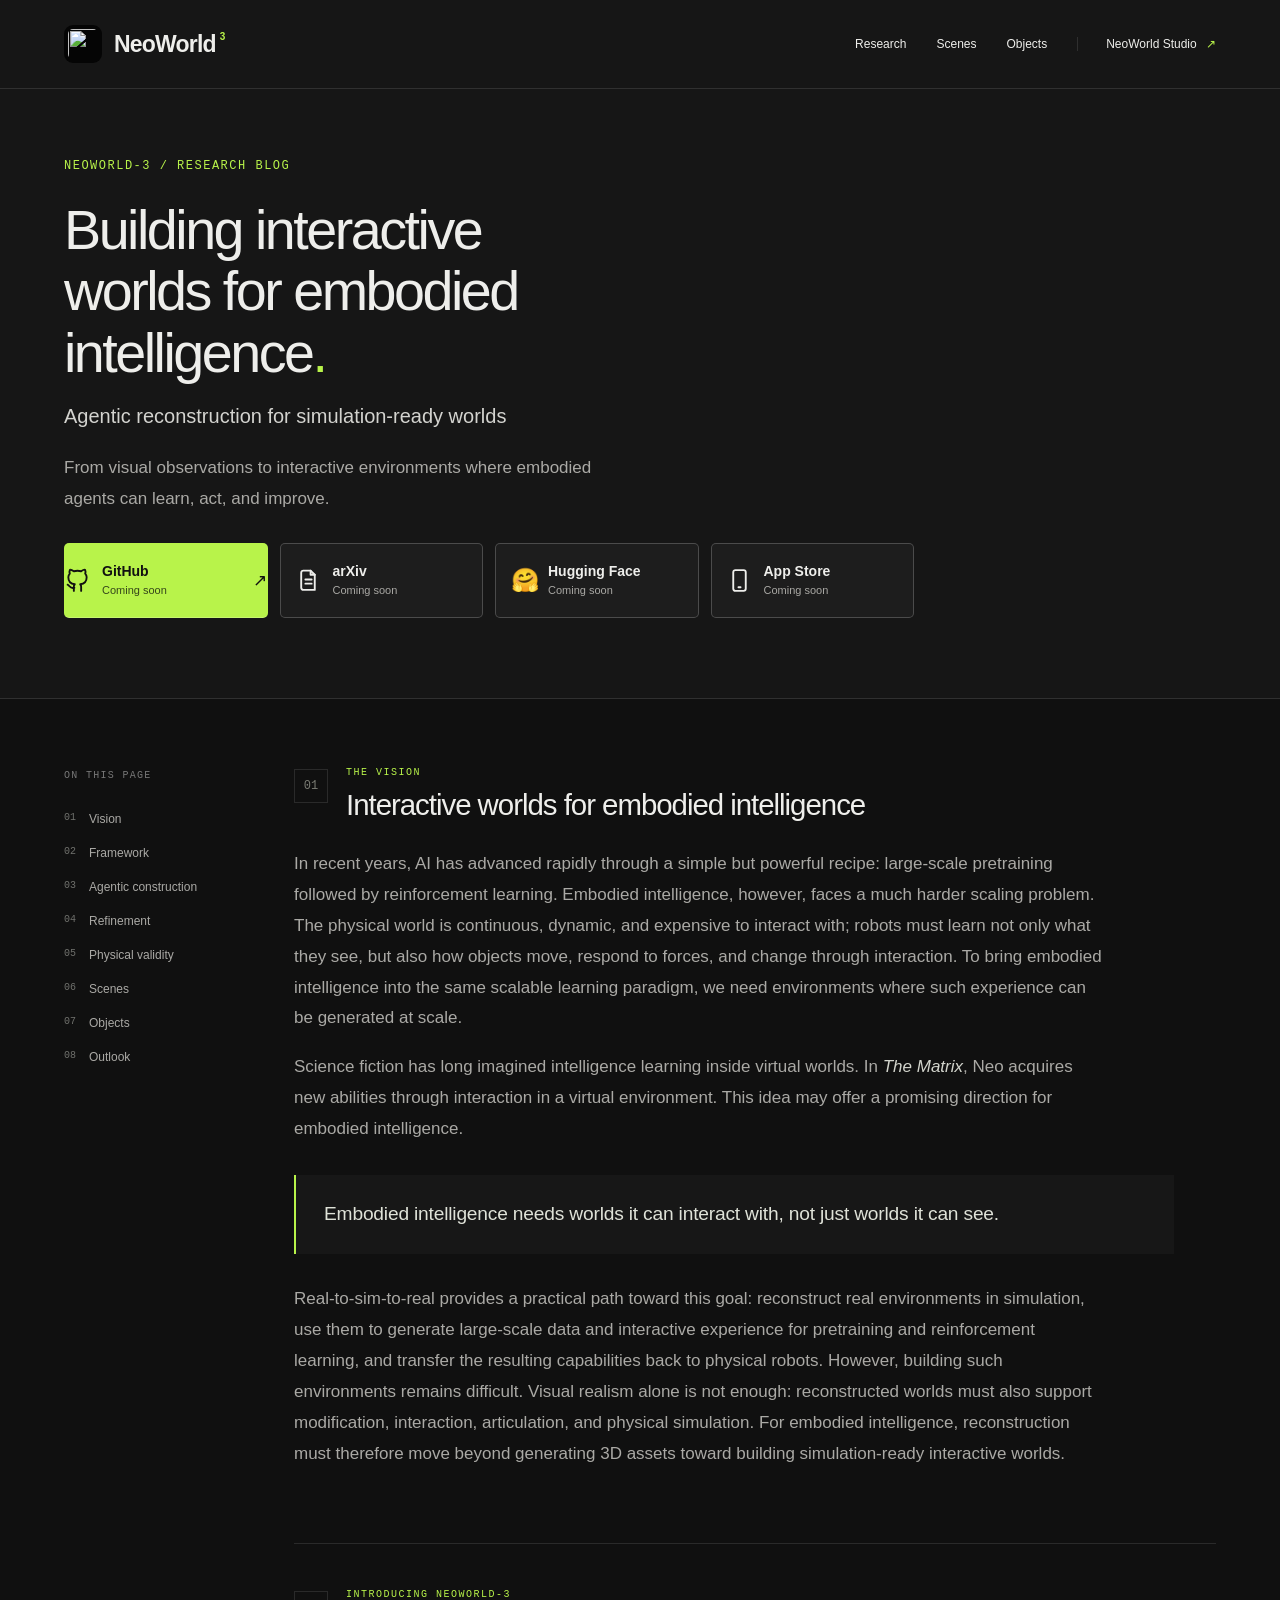
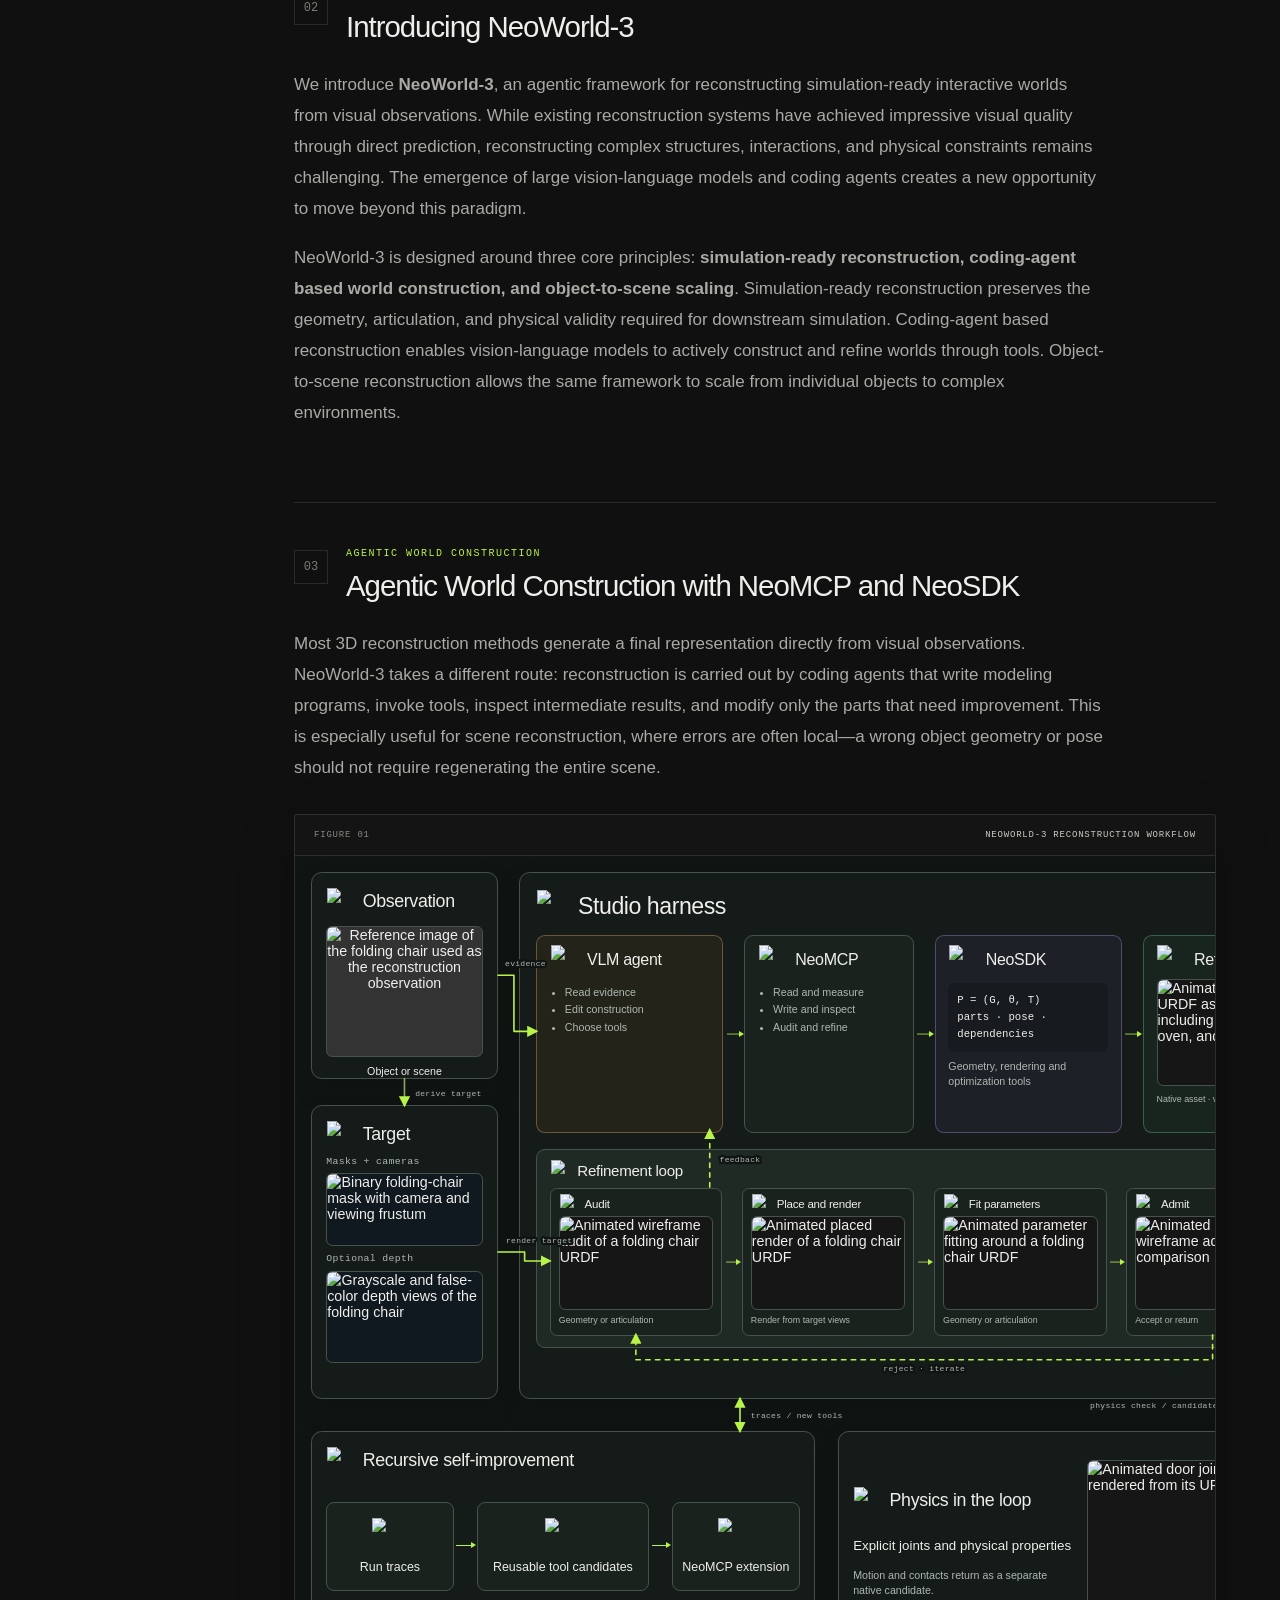
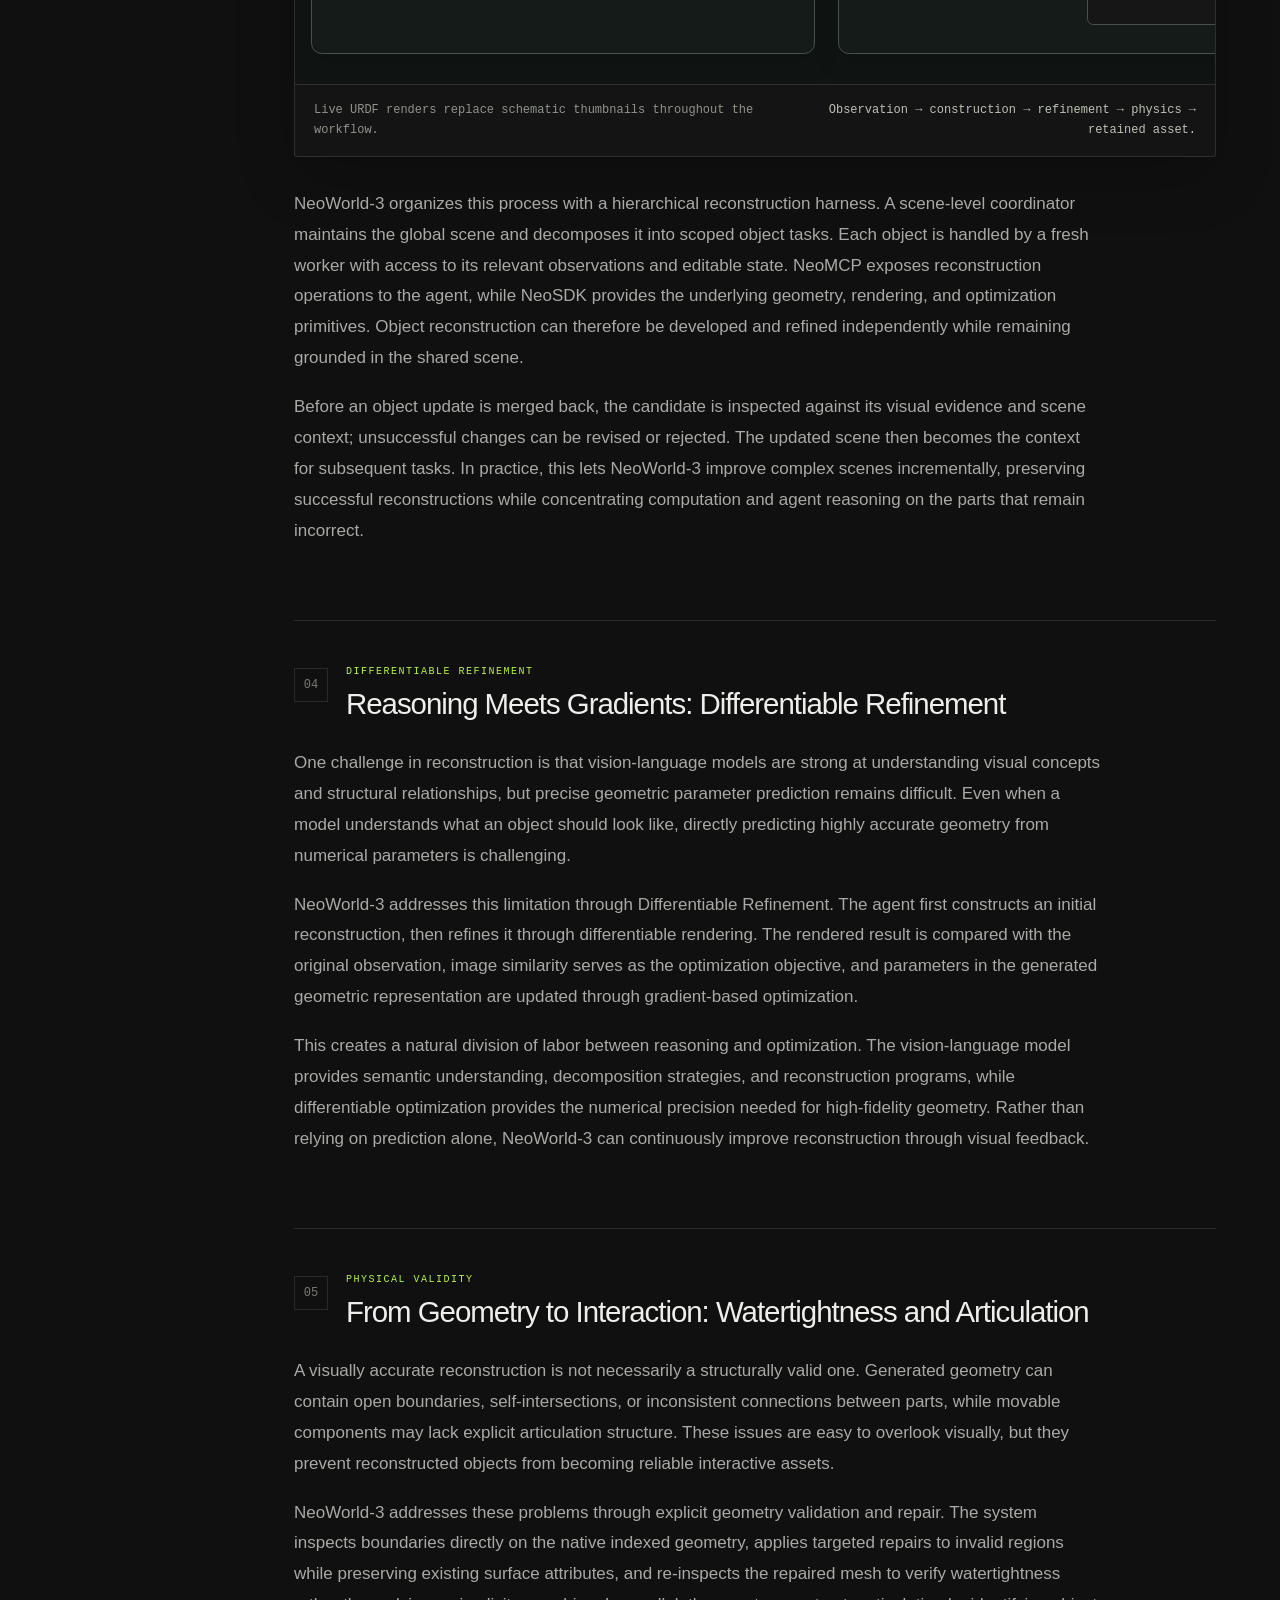
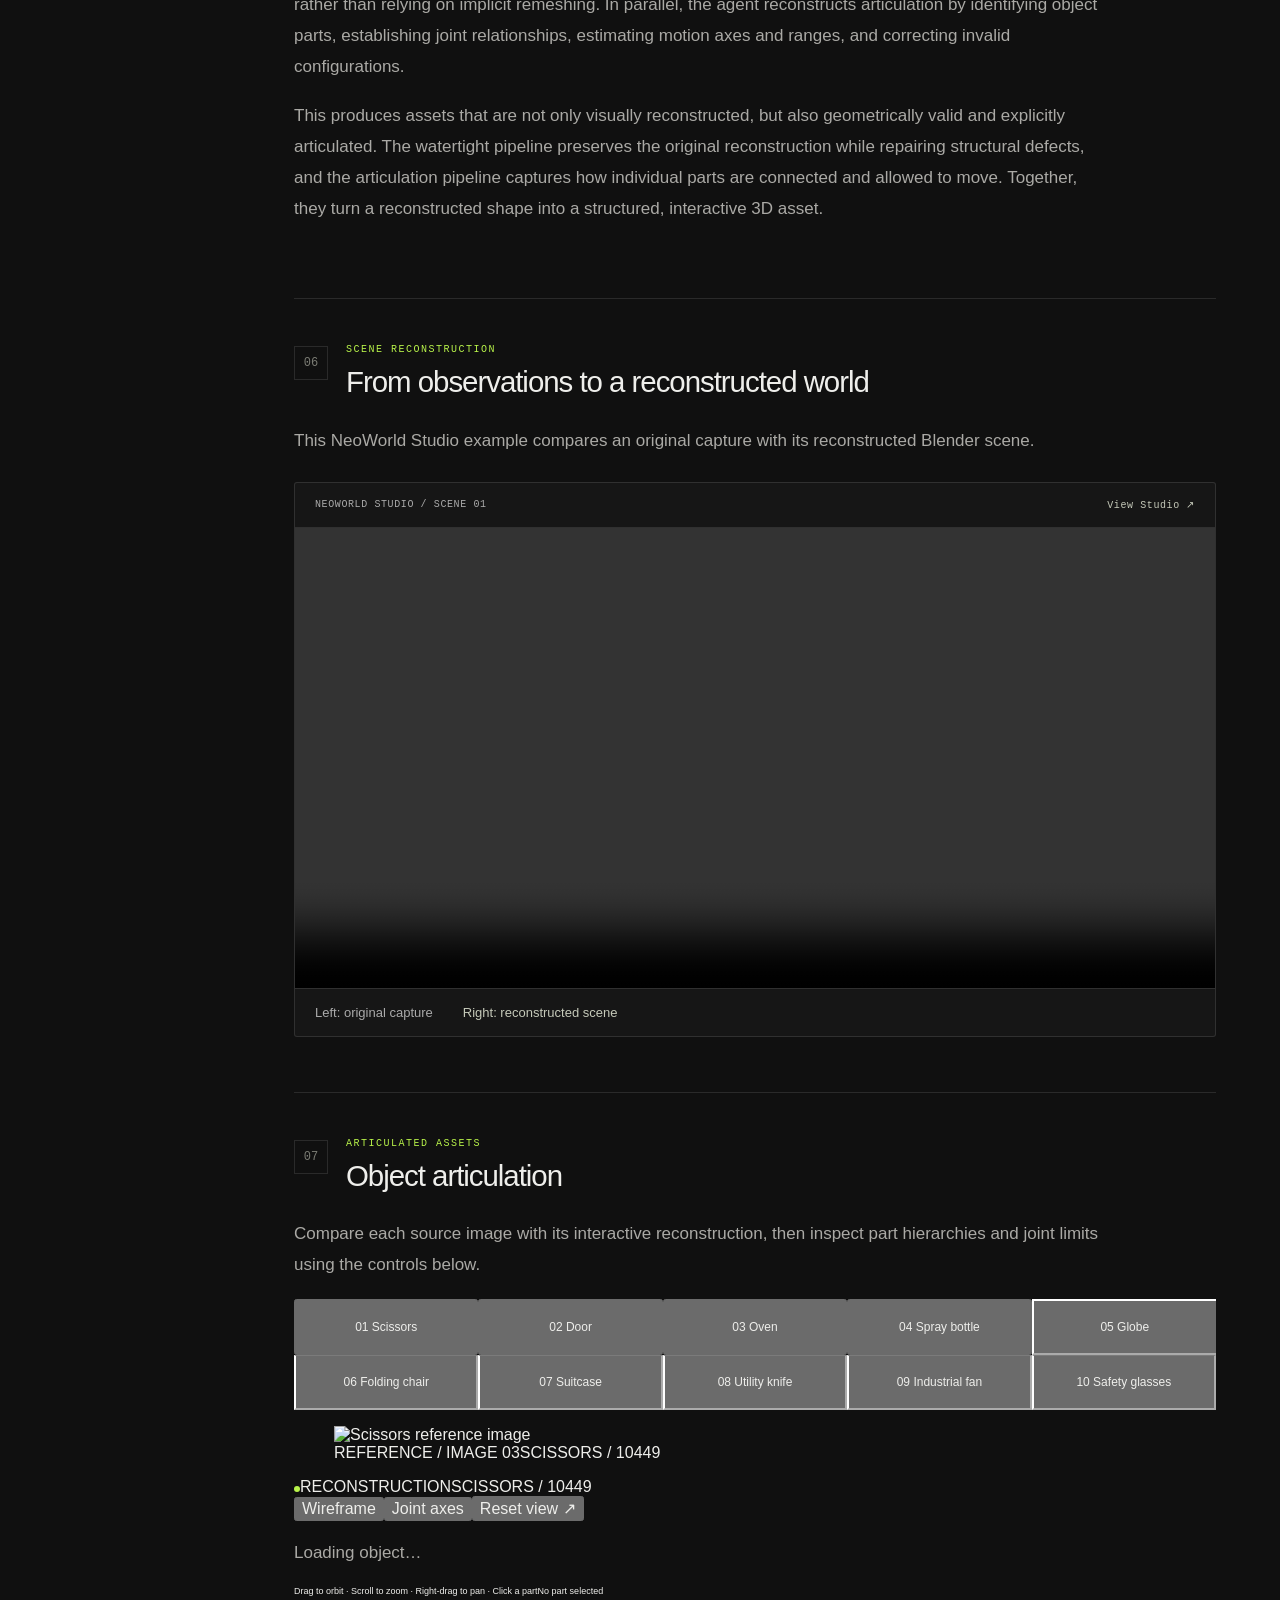
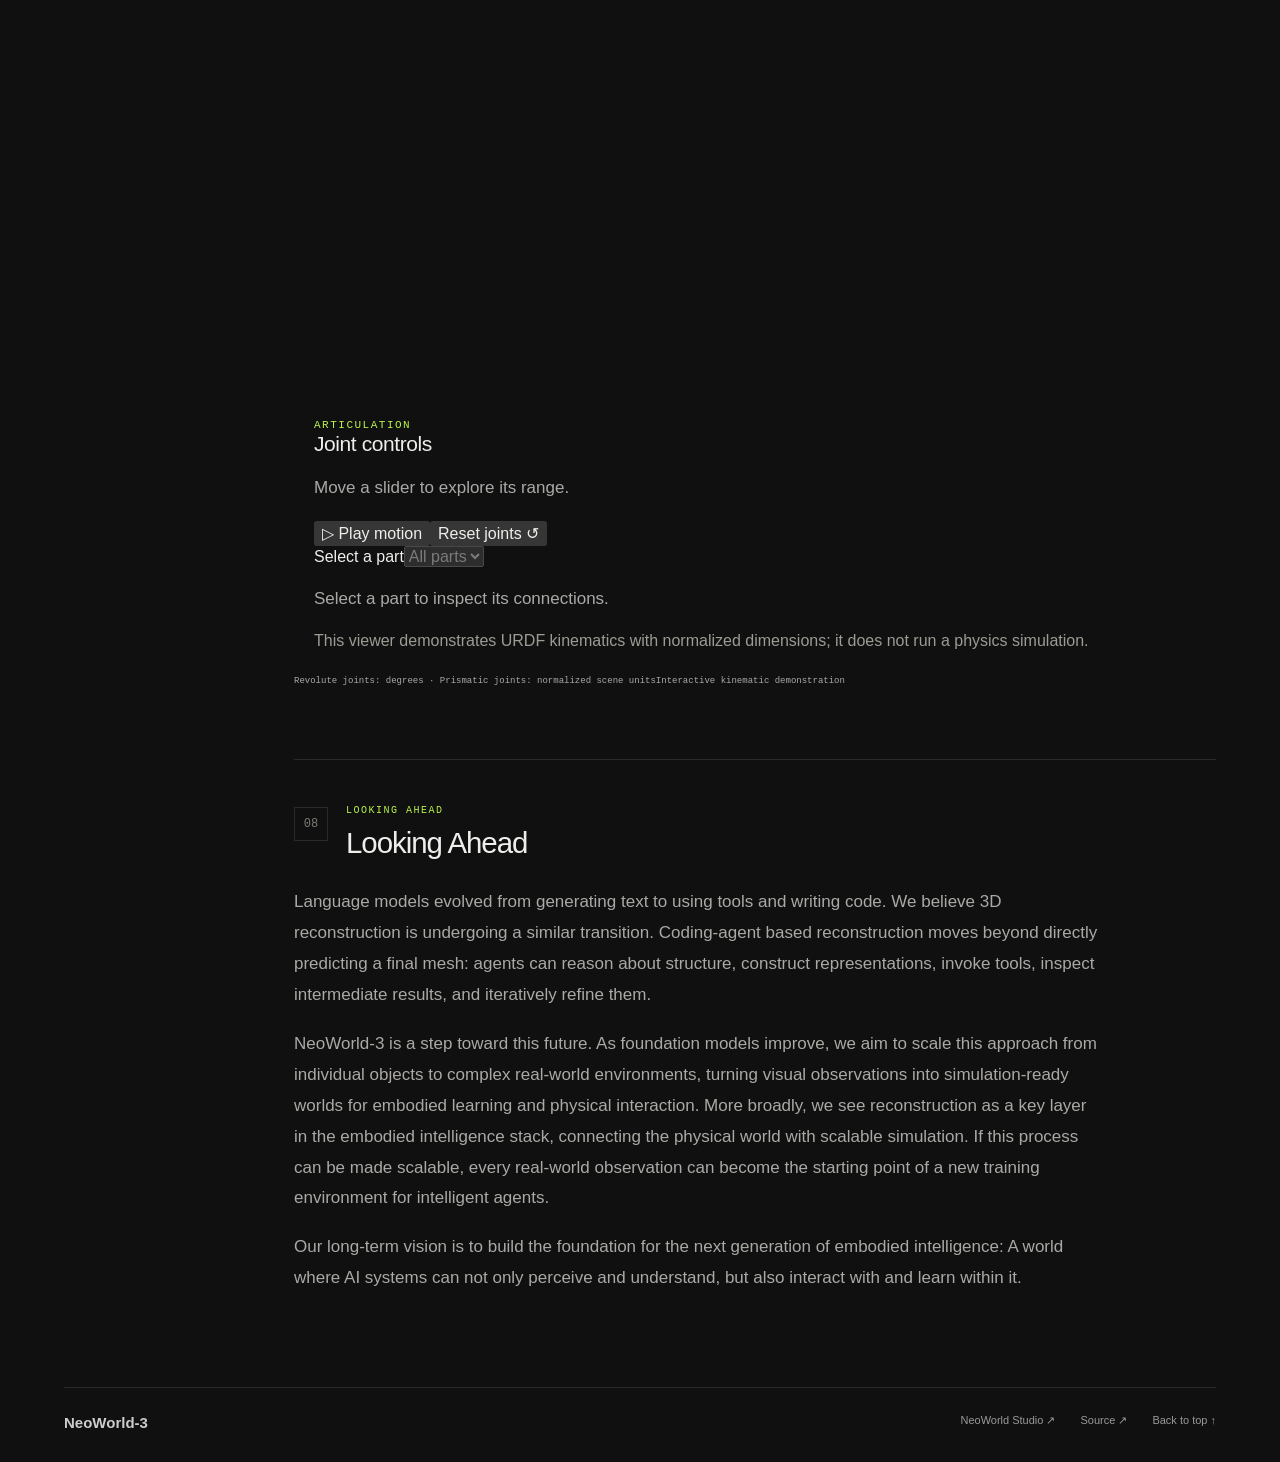
==== preview/index.html @ d932b7ca "Restore four homepage resource cards" ====
<!doctype html>
<html lang="en">
<head>
  <meta charset="utf-8">
  <meta name="viewport" content="width=device-width,initial-scale=1">
  <meta name="asset-mode" content="source">
  <meta name="theme-color" content="#161616">
  <meta name="description" content="NeoWorld-3 is an agentic framework for reconstructing simulation-ready interactive worlds from visual observations.">
  <meta property="og:title" content="NeoWorld-3: Building Interactive Worlds for Embodied Intelligence">
  <meta property="og:description" content="Coding-agent based reconstruction for simulation-ready interactive worlds.">
  <link rel="icon" type="image/svg+xml" href="brand/neoworld-favicon.svg?v=black-7">
  <title>NeoWorld-3 — Building Interactive Worlds for Embodied Intelligence</title>
  <script>{const theme=new URLSearchParams(location.search).get('theme');if(theme==='light'||theme==='ocean')document.documentElement.classList.add(`theme-${theme}`);if(theme==='ocean')document.querySelector('meta[name="theme-color"]').content='#0b1420'}</script>
  <link rel="stylesheet" href="style.css?v=workflow-29">
  <script defer src="vendor/three.min.js"></script>
  <script defer src="vendor/anime.umd.min.js"></script>
  <script defer src="scene-hero.js?v=palette-21"></script>
  <script defer src="app.js?v=palette-21"></script>
  <script defer src="lazy-media.js?v=performance-19"></script>
  <script defer src="scene-video.js?v=lazy-16"></script>
</head>
<body>
  <a class="skip-link" href="#research">Skip to article</a>
  <header class="nav">
    <a class="brand" href="#top" aria-label="NeoWorld home"><img class="brand-mark" src="brand/neoworld-nw-small.svg?v=final-green-6" alt=""><span>NeoWorld<span class="brand-dot">3</span></span></a>
    <nav aria-label="Main navigation"><a href="#research">Research</a><a href="#scene-demo">Scenes</a><a href="#interactive">Objects</a><a class="studio-link" href="https://neoworldproject.github.io/Studio/?lang=en" target="_blank" rel="noopener">NeoWorld Studio <span>↗</span></a></nav>
  </header>
  <main id="top">
    <section class="hero" aria-labelledby="blog-title">
      <div id="world" aria-hidden="true"></div><div class="veil" aria-hidden="true"></div>
      <div class="cover">
        <div class="eyebrow reveal">NEOWORLD-3 / RESEARCH BLOG</div>
        <h1 id="blog-title"><span class="title-line">Building interactive</span><span class="title-line">worlds for embodied</span><span class="title-line">intelligence<span class="period">.</span></span></h1>
        <p class="cover-subtitle reveal">Agentic reconstruction for simulation-ready worlds</p>
        <p class="cover-summary reveal">From visual observations to interactive environments where embodied agents can learn, act, and improve.</p>
        <div class="project-links reveal" aria-label="Project resources">
          <a class="resource-card resource-card-github" href="https://github.com/NeoWorldProject/Studio" target="_blank" rel="noopener noreferrer" aria-label="GitHub repository, release coming soon">
            <svg class="resource-icon" viewBox="0 0 24 24" fill="none" stroke="currentColor" stroke-width="1.8" stroke-linecap="round" stroke-linejoin="round" aria-hidden="true"><path d="M9 19c-4.3 1.4-4.3-2.3-6.5-3m13 6v-3.8a3.3 3.3 0 0 0-.9-2.6c3-.3 6.2-1.5 6.2-6.7a5.2 5.2 0 0 0-1.4-3.6 4.8 4.8 0 0 0-.1-3.6s-1.2-.4-3.8 1.4a13 13 0 0 0-7 0C5.9 1.3 4.7 1.7 4.7 1.7a4.8 4.8 0 0 0-.1 3.6 5.2 5.2 0 0 0-1.4 3.6c0 5.2 3.2 6.4 6.2 6.7a3.3 3.3 0 0 0-.9 2.6V22"/></svg>
            <span class="resource-copy"><strong>GitHub</strong><small>Coming soon</small></span><span class="resource-arrow" aria-hidden="true">↗</span>
          </a>
          <span class="resource-card resource-card-soon" aria-label="arXiv, coming soon">
            <svg class="resource-icon" viewBox="0 0 24 24" fill="none" stroke="currentColor" stroke-width="1.8" stroke-linecap="round" stroke-linejoin="round" aria-hidden="true"><path d="M7 2.5h7l4 4V21H7a2 2 0 0 1-2-2V4.5a2 2 0 0 1 2-2Z"/><path d="M14 2.5v4h4M9 11h6m-6 4h6"/></svg>
            <span class="resource-copy"><strong>arXiv</strong><small>Coming soon</small></span>
          </span>
          <span class="resource-card resource-card-soon" aria-label="Hugging Face, coming soon">
            <span class="resource-icon resource-icon-emoji" aria-hidden="true">🤗</span>
            <span class="resource-copy"><strong>Hugging Face</strong><small>Coming soon</small></span>
          </span>
          <span class="resource-card resource-card-soon" aria-label="App Store, coming soon">
            <svg class="resource-icon" viewBox="0 0 24 24" fill="none" stroke="currentColor" stroke-width="1.8" stroke-linecap="round" stroke-linejoin="round" aria-hidden="true"><rect x="6" y="2" width="12" height="20" rx="2"/><path d="M11 18.5h2"/></svg>
            <span class="resource-copy"><strong>App Store</strong><small>Coming soon</small></span>
          </span>
        </div>
      </div>
    </section>
    <div class="article-grid">
      <aside class="article-toc"><nav aria-label="Article contents"><p>ON THIS PAGE</p><a href="#research">01 <span>Vision</span></a><a href="#framework">02 <span>Framework</span></a><a href="#agentic-architecture">03 <span>Agentic construction</span></a><a href="#refinement">04 <span>Refinement</span></a><a href="#simulation-ready">05 <span>Physical validity</span></a><a href="#scene-demo">06 <span>Scenes</span></a><a href="#interactive">07 <span>Objects</span></a><a href="#outlook">08 <span>Outlook</span></a></nav></aside>
      <article class="article-body" aria-label="NeoWorld-3 research blog">
        <section class="article-section" id="research" aria-labelledby="research-heading">
          <div class="section-heading"><span class="section-number">01</span><div><p class="eyebrow">THE VISION</p><h2 id="research-heading">Interactive worlds for embodied intelligence</h2></div></div>
          <p>In recent years, AI has advanced rapidly through a simple but powerful recipe: large-scale pretraining followed by reinforcement learning. Embodied intelligence, however, faces a much harder scaling problem. The physical world is continuous, dynamic, and expensive to interact with; robots must learn not only what they see, but also how objects move, respond to forces, and change through interaction. To bring embodied intelligence into the same scalable learning paradigm, we need environments where such experience can be generated at scale.</p>
          <p>Science fiction has long imagined intelligence learning inside virtual worlds. In <em>The Matrix</em>, Neo acquires new abilities through interaction in a virtual environment. This idea may offer a promising direction for embodied intelligence.</p>
          <blockquote class="article-quote">Embodied intelligence needs worlds it can interact with, not just worlds it can see.</blockquote>
          <p>Real-to-sim-to-real provides a practical path toward this goal: reconstruct real environments in simulation, use them to generate large-scale data and interactive experience for pretraining and reinforcement learning, and transfer the resulting capabilities back to physical robots. However, building such environments remains difficult. Visual realism alone is not enough: reconstructed worlds must also support modification, interaction, articulation, and physical simulation. For embodied intelligence, reconstruction must therefore move beyond generating 3D assets toward building simulation-ready interactive worlds.</p>
        </section>
        <section class="article-section" id="framework" aria-labelledby="framework-heading">
          <div class="section-heading"><span class="section-number">02</span><div><p class="eyebrow">INTRODUCING NEOWORLD-3</p><h2 id="framework-heading">Introducing NeoWorld-3</h2></div></div>
          <p>We introduce <strong>NeoWorld-3</strong>, an agentic framework for reconstructing simulation-ready interactive worlds from visual observations. While existing reconstruction systems have achieved impressive visual quality through direct prediction, reconstructing complex structures, interactions, and physical constraints remains challenging. The emergence of large vision-language models and coding agents creates a new opportunity to move beyond this paradigm.</p>
          <p>NeoWorld-3 is designed around three core principles: <strong>simulation-ready reconstruction, coding-agent based world construction, and object-to-scene scaling</strong>. Simulation-ready reconstruction preserves the geometry, articulation, and physical validity required for downstream simulation. Coding-agent based reconstruction enables vision-language models to actively construct and refine worlds through tools. Object-to-scene reconstruction allows the same framework to scale from individual objects to complex environments.</p>
        </section>
        <section class="article-section" id="agentic-architecture" aria-labelledby="architecture-heading">
          <div class="section-heading"><span class="section-number">03</span><div><p class="eyebrow">AGENTIC WORLD CONSTRUCTION</p><h2 id="architecture-heading">Agentic World Construction with NeoMCP and NeoSDK</h2></div></div>
          <p>Most 3D reconstruction methods generate a final representation directly from visual observations. NeoWorld-3 takes a different route: reconstruction is carried out by coding agents that write modeling programs, invoke tools, inspect intermediate results, and modify only the parts that need improvement. This is especially useful for scene reconstruction, where errors are often local—a wrong object geometry or pose should not require regenerating the entire scene.</p>
          <figure class="architecture-figure" aria-labelledby="architecture-figure-caption">
            <div class="architecture-figure-head"><span>FIGURE 01</span><strong>NEOWORLD-3 RECONSTRUCTION WORKFLOW</strong></div>
            <div class="architecture-canvas">
              <div class="workflow-board" role="img" aria-label="Animated NeoWorld-3 reconstruction workflow from observations and targets through Studio agents, refinement, retained assets, recursive self-improvement, and physics validation">
                <section class="workflow-panel workflow-observation">
                  <h3><img class="workflow-icon" src="./assets/architecture/icons/camera.png" alt=""> Observation</h3>
                  <img class="workflow-media workflow-media-large" src="./assets/reference_image_3_5ids/reference_image_3/100520.png" alt="Reference image of the folding chair used as the reconstruction observation" loading="lazy">
                  <p>Object or scene</p>
                </section>

                <section class="workflow-panel workflow-target">
                  <h3><img class="workflow-icon" src="./assets/architecture/icons/target.png" alt=""> Target</h3>
                  <p class="workflow-label">Masks + cameras</p>
                  <img class="workflow-target-evidence workflow-target-mask" src="./assets/architecture/target-mask-camera-v2.png" alt="Binary folding-chair mask with camera and viewing frustum" loading="lazy">
                  <p class="workflow-label">Optional depth</p>
                  <img class="workflow-target-evidence workflow-target-depth" src="./assets/architecture/target-depth-v3-transparent.png" alt="Grayscale and false-color depth views of the folding chair" loading="lazy">
                </section>

                <section class="workflow-panel workflow-harness">
                  <h3 class="workflow-panel-title"><img class="workflow-icon" src="./assets/architecture/icons/gear.png" alt=""> Studio harness</h3>
                  <div class="workflow-modules">
                    <article class="workflow-module workflow-agent">
                      <h4><img class="workflow-icon" src="./assets/architecture/icons/robot.png" alt=""> VLM agent</h4>
                      <ul><li>Read evidence</li><li>Edit construction</li><li>Choose tools</li></ul>
                    </article>
                    <span class="workflow-arrow" aria-hidden="true">→</span>
                    <article class="workflow-module">
                      <h4><img class="workflow-icon" src="./assets/architecture/icons/wrench.png" alt=""> NeoMCP</h4>
                      <ul><li>Read and measure</li><li>Write and inspect</li><li>Audit and refine</li></ul>
                    </article>
                    <span class="workflow-arrow" aria-hidden="true">→</span>
                    <article class="workflow-module workflow-sdk">
                      <h4><img class="workflow-icon" src="./assets/architecture/icons/code-document.png" alt=""> NeoSDK</h4>
                      <code>P = (G, θ, T)<br>parts · pose · dependencies</code>
                      <p>Geometry, rendering and optimization tools</p>
                    </article>
                    <span class="workflow-arrow" aria-hidden="true">→</span>
                    <article class="workflow-module workflow-retained">
                      <h4><img class="workflow-icon" src="./assets/architecture/icons/database.png" alt=""> Retained asset</h4>
                      <img class="workflow-media" src="./assets/architecture/retained.gif" alt="Animated retained URDF assets including a suitcase, oven, and spray bottle" loading="lazy">
                      <p>Native asset · visual export</p>
                    </article>
                  </div>

                  <div class="workflow-refinement">
                    <h4><img class="workflow-icon" src="./assets/architecture/icons/wrench.png" alt=""> Refinement loop</h4>
                    <div class="workflow-steps">
                      <article class="workflow-step"><h5><img class="workflow-icon" src="./assets/architecture/icons/magnifier.png" alt=""> Audit</h5><img class="workflow-media" src="./assets/architecture/audit.gif" alt="Animated wireframe audit of a folding chair URDF" loading="lazy"><p>Geometry or articulation</p></article>
                      <span class="workflow-arrow" aria-hidden="true">→</span>
                      <article class="workflow-step"><h5><img class="workflow-icon" src="./assets/architecture/icons/transform.png" alt=""> Place and render</h5><img class="workflow-media" src="./assets/architecture/place-render.gif" alt="Animated placed render of a folding chair URDF" loading="lazy"><p>Render from target views</p></article>
                      <span class="workflow-arrow" aria-hidden="true">→</span>
                      <article class="workflow-step"><h5><img class="workflow-icon" src="./assets/architecture/icons/parameter-cube.png" alt=""> Fit parameters</h5><img class="workflow-media" src="./assets/architecture/fit.gif" alt="Animated parameter fitting around a folding chair URDF" loading="lazy"><p>Geometry or articulation</p></article>
                      <span class="workflow-arrow" aria-hidden="true">→</span>
                      <article class="workflow-step"><h5><img class="workflow-icon" src="./assets/architecture/icons/check.png" alt=""> Admit</h5><img class="workflow-media" src="./assets/architecture/admit.gif" alt="Animated solid and wireframe admission comparison" loading="lazy"><p>Accept or return</p></article>
                    </div>
                  </div>
                </section>

                <section class="workflow-panel workflow-self">
                  <h3><img class="workflow-icon" src="./assets/architecture/icons/bar-chart.png" alt=""> Recursive self-improvement</h3>
                  <div class="workflow-mini-flow"><span><img class="workflow-icon" src="./assets/architecture/icons/checklist.png" alt="">Run traces</span><b>→</b><span><img class="workflow-icon" src="./assets/architecture/icons/layers.png" alt="">Reusable tool candidates</span><b>→</b><span><img class="workflow-icon" src="./assets/architecture/icons/puzzle.png" alt="">NeoMCP extension</span></div>
                </section>

                <section class="workflow-panel workflow-physics">
                  <div class="workflow-physics-copy"><h3><img class="workflow-icon" src="./assets/architecture/icons/physics-arm.png" alt=""> Physics in the loop</h3><p>Explicit joints and physical properties</p><p>Motion and contacts return as a separate native candidate.</p></div>
                  <img class="workflow-media workflow-media-physics" src="./assets/architecture/physics.gif" alt="Animated door joint motion rendered from its URDF" loading="lazy">
                </section>

                <svg class="workflow-links" viewBox="0 0 1180 930" aria-hidden="true">
                  <defs><marker id="workflow-arrowhead" viewBox="0 0 10 10" refX="8" refY="5" markerWidth="7" markerHeight="7" orient="auto-start-reverse"><path d="M0 0L10 5L0 10Z"/></marker></defs>

                  <path class="workflow-link" d="M228 134H246V197H271"/>
                  <text class="workflow-link-label" x="236" y="124">evidence</text>

                  <path class="workflow-link workflow-link-secondary" d="M123 250V280"/>
                  <text class="workflow-link-label" x="135" y="270">derive target</text>

                  <path class="workflow-link" d="M228 445H258V455H286"/>
                  <text class="workflow-link-label" x="237" y="435">render target</text>

                  <path class="workflow-link workflow-link-feedback" d="M466 372V308"/>
                  <text class="workflow-link-label" x="477" y="344">feedback</text>

                  <path class="workflow-link" d="M1048 372V308"/>
                  <text class="workflow-link-label" x="1059" y="344">accept</text>

                  <path class="workflow-link workflow-link-feedback" d="M1031 538V566H383V538"/>
                  <text class="workflow-link-label workflow-link-label-center" x="707" y="579">reject · iterate</text>

                  <path class="workflow-link workflow-link-bidirectional" d="M500 610V646"/>
                  <text class="workflow-link-label" x="512" y="632">traces / new tools</text>

                  <path class="workflow-link workflow-link-bidirectional" d="M1143 197H1172V628H1048V646"/>
                  <text class="workflow-link-label workflow-link-label-end" x="1037" y="620">physics check / candidate</text>
                </svg>
              </div>
            </div>
            <figcaption id="architecture-figure-caption"><span>Live URDF renders replace schematic thumbnails throughout the workflow.</span><span>Observation → construction → refinement → physics → retained asset.</span></figcaption>
          </figure>
          <p>NeoWorld-3 organizes this process with a hierarchical reconstruction harness. A scene-level coordinator maintains the global scene and decomposes it into scoped object tasks. Each object is handled by a fresh worker with access to its relevant observations and editable state. NeoMCP exposes reconstruction operations to the agent, while NeoSDK provides the underlying geometry, rendering, and optimization primitives. Object reconstruction can therefore be developed and refined independently while remaining grounded in the shared scene.</p>
          <p>Before an object update is merged back, the candidate is inspected against its visual evidence and scene context; unsuccessful changes can be revised or rejected. The updated scene then becomes the context for subsequent tasks. In practice, this lets NeoWorld-3 improve complex scenes incrementally, preserving successful reconstructions while concentrating computation and agent reasoning on the parts that remain incorrect.</p>
        </section>
        <section class="article-section" id="refinement" aria-labelledby="refinement-heading">
          <div class="section-heading"><span class="section-number">04</span><div><p class="eyebrow">DIFFERENTIABLE REFINEMENT</p><h2 id="refinement-heading">Reasoning Meets Gradients: Differentiable Refinement</h2></div></div>
          <p>One challenge in reconstruction is that vision-language models are strong at understanding visual concepts and structural relationships, but precise geometric parameter prediction remains difficult. Even when a model understands what an object should look like, directly predicting highly accurate geometry from numerical parameters is challenging.</p>
          <p>NeoWorld-3 addresses this limitation through Differentiable Refinement. The agent first constructs an initial reconstruction, then refines it through differentiable rendering. The rendered result is compared with the original observation, image similarity serves as the optimization objective, and parameters in the generated geometric representation are updated through gradient-based optimization.</p>
          <p>This creates a natural division of labor between reasoning and optimization. The vision-language model provides semantic understanding, decomposition strategies, and reconstruction programs, while differentiable optimization provides the numerical precision needed for high-fidelity geometry. Rather than relying on prediction alone, NeoWorld-3 can continuously improve reconstruction through visual feedback.</p>
        </section>
        <section class="article-section" id="simulation-ready" aria-labelledby="simulation-heading">
          <div class="section-heading"><span class="section-number">05</span><div><p class="eyebrow">PHYSICAL VALIDITY</p><h2 id="simulation-heading">From Geometry to Interaction: Watertightness and Articulation</h2></div></div>
          <p>A visually accurate reconstruction is not necessarily a structurally valid one. Generated geometry can contain open boundaries, self-intersections, or inconsistent connections between parts, while movable components may lack explicit articulation structure. These issues are easy to overlook visually, but they prevent reconstructed objects from becoming reliable interactive assets.</p>
          <p>NeoWorld-3 addresses these problems through explicit geometry validation and repair. The system inspects boundaries directly on the native indexed geometry, applies targeted repairs to invalid regions while preserving existing surface attributes, and re-inspects the repaired mesh to verify watertightness rather than relying on implicit remeshing. In parallel, the agent reconstructs articulation by identifying object parts, establishing joint relationships, estimating motion axes and ranges, and correcting invalid configurations.</p>
          <p>This produces assets that are not only visually reconstructed, but also geometrically valid and explicitly articulated. The watertight pipeline preserves the original reconstruction while repairing structural defects, and the articulation pipeline captures how individual parts are connected and allowed to move. Together, they turn a reconstructed shape into a structured, interactive 3D asset.</p>
        </section>
        <section class="scene-demo article-section" id="scene-demo" aria-labelledby="scene-demo-heading">
          <div class="section-heading"><span class="section-number">06</span><div><p class="eyebrow">SCENE RECONSTRUCTION</p><h2 id="scene-demo-heading">From observations to a reconstructed world</h2></div></div>
          <p class="section-intro">This NeoWorld Studio example compares an original capture with its reconstructed Blender scene.</p>
          <figure class="scene-video-card"><div class="scene-video-bar"><span>NEOWORLD STUDIO / SCENE 01</span><a href="https://neoworldproject.github.io/Studio/?lang=en" target="_blank" rel="noopener">View Studio ↗</a></div><video id="scene-video" controls muted loop playsinline preload="none" data-poster="./assets/studio/posters/scene-01.jpg" aria-label="NeoWorld Studio: original capture on the left and reconstructed Blender scene on the right"><source data-src="./assets/studio/videos/scene-01.mp4" type="video/mp4">Your browser does not support embedded video. <a href="./assets/studio/videos/scene-01.mp4">Open the video</a>.</video><p class="scene-video-error" hidden role="status">Unable to load this video. <a href="./assets/studio/videos/scene-01.mp4" target="_blank" rel="noopener">Open video file ↗</a></p><figcaption><span>Left: original capture</span><span>Right: reconstructed scene</span></figcaption></figure>
        </section>
  <section class="articulation-section" id="interactive" aria-labelledby="interactive-heading">
    <div class="section-heading"><span class="section-number">07</span><div><p class="eyebrow">ARTICULATED ASSETS</p><h2 id="interactive-heading">Object articulation</h2></div></div>
    <p class="section-intro">Compare each source image with its interactive reconstruction, then inspect part hierarchies and joint limits using the controls below.</p>
    <div class="object-picker" aria-label="Choose a demo object">
      <button data-object="10449" aria-pressed="true"><span>01</span> Scissors <small>1 JOINT</small></button>
      <button data-object="8994" aria-pressed="false"><span>02</span> Door <small>2 JOINTS</small></button>
      <button data-object="101917" aria-pressed="false"><span>03</span> Oven <small>8 JOINTS</small></button>
      <button data-object="101463" aria-pressed="false"><span>04</span> Spray bottle <small>4 JOINTS</small></button>
      <button data-object="103967" aria-pressed="false"><span>05</span> Globe <small>1 JOINT</small></button>
      <button data-object="100520" aria-pressed="false"><span>06</span> Folding chair <small>4 JOINTS</small></button>
      <button data-object="100842" aria-pressed="false"><span>07</span> Suitcase <small>8 JOINTS</small></button>
      <button data-object="101052" aria-pressed="false"><span>08</span> Utility knife <small>1 JOINT</small></button>
      <button data-object="101220" aria-pressed="false"><span>09</span> Industrial fan <small>1 JOINT</small></button>
      <button data-object="101284" aria-pressed="false"><span>10</span> Safety glasses <small>2 JOINTS</small></button>
    </div>
    <div class="object-workspace" aria-busy="true">
      <div class="object-comparison">
        <figure class="object-reference">
          <img id="object-reference-image" src="./assets/batch5_collision_references_image3/10449_image_3.png" alt="Scissors reference image">
          <div class="object-reference-loading" id="object-reference-loading" role="status" hidden><span class="loading-orbit"></span><p>Loading scissors reference…</p></div>
          <figcaption><span>REFERENCE / IMAGE 03</span><span id="object-reference-title">SCISSORS / 10449</span></figcaption>
        </figure>
        <div class="object-stage">
        <div id="object-canvas" role="img" aria-label="Interactive 3D scissors: drag to orbit, scroll to zoom, and click to select a part"></div>
        <div class="object-stage-label"><span class="live-dot"></span><span>RECONSTRUCTION</span><span id="object-title">SCISSORS / 10449</span></div>
        <div class="object-view-tools"><button id="object-wire" aria-pressed="false">Wireframe</button><button id="object-axis" aria-pressed="false">Joint axes</button><button id="object-camera">Reset view ↗</button></div>
        <div class="object-loading" id="object-loading" role="status"><span class="loading-orbit"></span><p>Loading object…</p><button id="object-retry" hidden>Retry</button></div>
        <div class="object-stage-footer"><span>Drag to orbit · Scroll to zoom · Right-drag to pan · Click a part</span><span id="object-part">No part selected</span></div>
        </div>
      </div>
      <aside class="joint-sidebar" aria-label="Object joint controls">
        <div class="joint-heading"><span class="eyebrow">ARTICULATION</span><h3>Joint controls</h3><p id="object-summary">Move a slider to explore its range.</p></div>
        <div class="joint-actions"><button id="object-play" aria-pressed="false" disabled>▷ Play motion</button><button id="object-reset" disabled>Reset joints ↺</button></div>
        <div id="joint-controls"></div>
        <div class="part-picker"><label for="object-links">Select a part</label><select id="object-links" disabled><option value="">All parts</option></select><p id="object-relationship">Select a part to inspect its connections.</p></div>
        <div class="joint-note">This viewer demonstrates URDF kinematics with normalized dimensions; it does not run a physics simulation.</div>
      </aside>
    </div>
    <p class="articulation-caption"><span>Revolute joints: degrees · Prismatic joints: normalized scene units</span><span>Interactive kinematic demonstration</span></p>
  </section>
        <section class="article-section" id="outlook" aria-labelledby="outlook-heading">
          <div class="section-heading"><span class="section-number">08</span><div><p class="eyebrow">LOOKING AHEAD</p><h2 id="outlook-heading">Looking Ahead</h2></div></div>
          <p>Language models evolved from generating text to using tools and writing code. We believe 3D reconstruction is undergoing a similar transition. Coding-agent based reconstruction moves beyond directly predicting a final mesh: agents can reason about structure, construct representations, invoke tools, inspect intermediate results, and iteratively refine them.</p>
          <p>NeoWorld-3 is a step toward this future. As foundation models improve, we aim to scale this approach from individual objects to complex real-world environments, turning visual observations into simulation-ready worlds for embodied learning and physical interaction. More broadly, we see reconstruction as a key layer in the embodied intelligence stack, connecting the physical world with scalable simulation. If this process can be made scalable, every real-world observation can become the starting point of a new training environment for intelligent agents.</p>
          <p>Our long-term vision is to build the foundation for the next generation of embodied intelligence: A world where AI systems can not only perceive and understand, but also interact with and learn within it.</p>
        </section>
      </article>
    </div>
  </main>
  <footer class="site-footer"><a class="footer-brand" href="#top">NeoWorld-3</a><div><a href="https://neoworldproject.github.io/Studio/?lang=en" target="_blank" rel="noopener">NeoWorld Studio ↗</a><a href="https://github.com/mulan2022/NeoWorld" target="_blank" rel="noopener">Source ↗</a><a href="#top">Back to top ↑</a></div></footer>
  <noscript><p class="no-script">Enable JavaScript to use the interactive 3D object viewer.</p></noscript>
</body>
</html>
---- preview/style.css ----
@import url("viewer.css?v=comparison-22");
@font-face{font-family:"Fusion Pixel";src:url("./assets/fusion-pixel-latin-subset.woff2") format("woff2");font-weight:400;font-style:normal;font-display:swap}
:root{--bg:#161616;--accent:#b8f34a;--text:#eeeeeb;--muted:#aaa9a5;--section:#101010;--line:#ffffff1c;--hero-wire:#8b9875;--viewer-bg:#161616;color-scheme:dark;font-family:Arial,"Microsoft YaHei",sans-serif}
*{box-sizing:border-box}html{scroll-behavior:smooth;scroll-padding-top:30px}body{margin:0;background:var(--section);color:var(--text)}a{color:inherit;text-decoration:none}button,input,select{font:inherit}button{color:inherit;cursor:pointer}a,button{-webkit-tap-highlight-color:transparent}a:focus-visible,button:focus-visible,input:focus-visible,select:focus-visible{outline:2px solid var(--accent);outline-offset:5px}a:hover{color:var(--accent)}p{font-size:17px;line-height:1.82;color:var(--muted)}.skip-link{position:fixed;top:-100px;left:20px;z-index:10;background:var(--accent);color:#101010;padding:12px}.skip-link:focus{top:15px}
.nav{display:flex;align-items:center;justify-content:space-between;padding:25px max(5vw,calc((100vw - 1320px)/2));gap:25px;background:var(--bg);border-bottom:1px solid var(--line)}.brand{display:flex;align-items:center;gap:12px;font-size:23px;font-weight:600;letter-spacing:-.8px}.brand-mark{width:38px;height:38px;flex-shrink:0;background:#050505;border-radius:9px;padding:4px}.brand-dot{font-size:10px;vertical-align:top;margin-left:4px;color:var(--accent)}.nav nav{display:flex;align-items:center;gap:30px;font-size:12px}.nav nav span{color:var(--accent);margin-left:6px}.studio-link{border-left:1px solid var(--line);padding-left:28px}
.hero{position:relative;min-height:610px;overflow:hidden;background:var(--bg);border-bottom:1px solid var(--line)}#world{position:absolute;inset:0 0 0 38%;opacity:.78}.veil{position:absolute;inset:0;pointer-events:none;background:linear-gradient(90deg,#161616 30%,#161616ed 42%,#16161640 72%,transparent)}.cover{position:relative;z-index:1;max-width:1320px;margin:auto;padding:70px 0 60px;width:90%}.eyebrow{font:11px "Fusion Pixel",Consolas,monospace;letter-spacing:1.5px;color:var(--accent);margin:0 0 12px}.cover>.eyebrow{font-size:12px;margin-bottom:27px}h1{font-size:clamp(38px,4.35vw,66px);line-height:1.1;letter-spacing:-.045em;font-weight:500;margin:0 0 17px;max-width:800px}.title-line{display:block}.period{color:var(--accent)}.cover-subtitle{font-size:20px;color:#d3d3cf;margin:0 0 22px;line-height:1.5}.cover-summary{max-width:540px;font-size:17px;margin:0 0 28px}.project-links{display:flex;gap:23px;align-items:center;font-size:12px}.project-links a{display:inline-flex;align-items:center;gap:16px}.primary-link{border:1px solid var(--accent);background:var(--accent);color:#111;padding:13px 18px;border-radius:3px}.primary-link:hover{background:#cef984;color:#111}.project-links a:not(.primary-link){padding:13px 0;border-bottom:1px solid #ffffff35}.project-links span{font-size:16px}.content-source{font-size:11px;margin:24px 0 0;color:#999}.content-source a{color:#c2c2bb;border-bottom:1px solid #ffffff30}
.article-grid{max-width:1320px;width:90%;margin:0 auto;display:grid;grid-template-columns:170px minmax(0,1fr);gap:60px;padding:68px 0 20px}.article-toc{min-width:0}.article-toc nav{position:sticky;top:40px}.article-toc p{font:10px Consolas,monospace;letter-spacing:1.3px;color:#777;margin:3px 0 21px}.article-toc a{display:flex;gap:13px;font:10px Consolas,monospace;color:#70716d;padding:10px 0}.article-toc a span{color:var(--muted);font:12px Arial,sans-serif}.article-toc a:hover,.article-toc a:hover span{color:var(--accent)}.article-body{min-width:0}.article-section,.articulation-section{margin:0;padding:0 0 55px;max-width:none;scroll-margin-top:35px}.article-section+.article-section,.articulation-section,.articulation-section+.article-section{padding-top:45px;border-top:1px solid var(--line)}.section-heading{display:flex;gap:18px;align-items:flex-start;margin:0 0 25px}.section-number{font:12px Consolas,monospace;color:#7b7c74;border:1px solid var(--line);width:34px;height:34px;display:grid;place-items:center;flex-shrink:0;margin-top:2px}.section-heading>div{min-width:0}.section-heading .eyebrow{font-size:10px;margin-bottom:9px}h2{font-size:clamp(25px,2.3vw,34px);letter-spacing:-.035em;font-weight:500;line-height:1.25;margin:0}h3{font-size:17px;font-weight:500;letter-spacing:-.02em;margin:0 0 12px}.article-body>section>p{max-width:810px;margin:0 0 18px}.article-body .lead{font-size:22px;color:#d8d8d3;line-height:1.6;max-width:850px;margin-bottom:20px}.paper-meta{border-left:2px solid #60664e;padding:0 0 0 20px;margin:30px 0 0;max-width:820px}.paper-meta p{font-size:14px;line-height:1.9;margin:5px 0}.paper-meta .meta-label{font:11px Consolas,monospace;letter-spacing:1px;color:#c3c6b9;margin:0 0 10px}.paper-meta .affiliation{color:#d0d0ca}.paper-meta .author-notes{font-size:12px;color:#83847b}sup{font-size:9px}
.pipeline{display:grid;grid-template-columns:1fr 25px 1fr 25px 1fr;align-items:center;margin:28px 0 30px;background:#171717;border:1px solid var(--line);padding:26px}.pipeline-step{align-self:start;padding:5px 0}.pipeline-index{font:9px Consolas,monospace;color:var(--accent);letter-spacing:.5px}.pipeline h3{font-size:17px;margin:18px 0 10px}.pipeline p{font-size:14px;line-height:1.7;margin:0;max-width:230px}.pipeline-arrow{color:#7d8569;text-align:center;font-size:18px}.pipeline figcaption{grid-column:1/-1;border-top:1px solid var(--line);padding-top:17px;margin-top:24px;font-size:12px;color:#93948c;line-height:1.7}.method-details{display:grid;grid-template-columns:1fr 1fr;gap:35px}.method-details p{font-size:15px;line-height:1.8;margin:0}.article-quote{margin:30px 0;padding:24px 28px;border-left:2px solid var(--accent);background:#171717;color:#dfe2d8;font-size:clamp(18px,2vw,25px);font-weight:400;line-height:1.55;letter-spacing:-.02em;max-width:880px}.article-quote.final-vision{margin-top:34px}.principles{display:grid;grid-template-columns:repeat(3,1fr);border:1px solid var(--line);margin:28px 0 30px}.principles>div{padding:25px 23px;border-left:1px solid var(--line)}.principles>div:first-child{border-left:0}.principles>div>span{font:10px Consolas,monospace;color:var(--accent)}.principles h3{margin:17px 0 10px}.principles p{font-size:14px;line-height:1.75;margin:0}.article-section>p em{color:#d2d4cc}

.scene-demo{max-width:none;margin:0}.scene-video-card{margin:25px 0 0;border:1px solid var(--line);background:#161616;overflow:hidden;border-radius:3px}.scene-video-bar{display:flex;justify-content:space-between;gap:15px;padding:16px 20px;font:10px Consolas,monospace;letter-spacing:.6px;color:#aaa;border-bottom:1px solid var(--line)}.scene-video-bar a{color:#c5c9b9}#scene-video{display:block;width:100%;height:auto;max-height:660px;object-fit:contain;background:#111}.scene-video-card figcaption{display:flex;gap:30px;padding:16px 20px;border-top:1px solid var(--line);color:#aaa;font-size:13px}.scene-video-card figcaption span+span{color:#c5c9b9}.scene-video-error{padding:15px 20px;font-size:12px}.scene-video-error a{color:var(--accent)}
.live-dot{display:inline-block;width:6px;height:6px;border-radius:50%;background:var(--accent)}.object-picker button{padding:19px 12px;font-size:12px}.object-picker small{display:none}.object-workspace{grid-template-columns:minmax(0,1fr) 280px;min-height:510px}.object-stage{min-height:510px}.joint-sidebar{padding:26px 20px;max-height:510px}.joint-heading h3{font-size:21px}.object-stage-label{top:65px;left:20px}.object-view-tools{left:20px;right:auto;top:20px}.object-stage-footer{left:20px;right:20px;font-size:9px;bottom:20px;flex-direction:column;gap:4px}.object-stage-footer>span:last-child{max-width:100%;text-align:left}.joint-note{color:#9c9c95}.articulation-caption{font:9px Consolas,monospace;letter-spacing:0;gap:12px}.articulation-caption a{white-space:nowrap}.no-script{padding:15px 5vw}
.benchmark-stats{display:grid;grid-template-columns:repeat(4,1fr);border-top:1px solid var(--line);border-bottom:1px solid var(--line);margin:28px 0 17px;padding:27px 0}.benchmark-stats>div{padding:0 20px;border-left:1px solid var(--line)}.benchmark-stats>div:first-child{padding-left:0;border-left:0}.benchmark-stats strong{display:block;font-size:clamp(30px,3vw,45px);letter-spacing:-1.6px;font-weight:400;line-height:1.3}.benchmark-stats>div:last-child strong{color:var(--accent)}.benchmark-stats small{font-size:22px}.benchmark-stats span{display:block;font-size:10px;color:var(--muted);margin-top:9px}.article-body .result-source{font-size:13px;color:#8b8d83;line-height:1.8}.result-source a{color:#bbc0ae}.bibtex{font:12px/1.85 Consolas,monospace;padding:23px;background:#171717;border:1px solid var(--line);border-radius:3px;color:#c4c9b8;overflow:auto;margin:23px 0 0}.site-footer{width:90%;max-width:1320px;margin:0 auto;padding:26px 0 32px;border-top:1px solid var(--line);display:flex;justify-content:space-between;gap:20px;font-size:11px;color:#999}.site-footer div{display:flex;gap:25px}.footer-brand{font-size:15px;font-weight:600;color:#ccc}
@media(min-width:1600px){.cover{padding-top:85px;padding-bottom:85px}.hero{min-height:660px}}
@media(max-width:1100px){.article-grid{grid-template-columns:130px minmax(0,1fr);gap:30px}.object-workspace{grid-template-columns:minmax(0,1fr) 255px}.object-picker button{padding:17px 10px;gap:7px;font-size:11px}h1{font-size:5vw}.cover-summary{max-width:450px}.articulation-caption{display:block}.articulation-caption a{display:inline-block;margin-top:8px}}
@media(max-width:800px){.nav{padding:20px 6vw;gap:18px}.brand{font-size:21px;gap:9px}.brand-mark{width:34px;height:34px}.nav nav{gap:15px;flex-wrap:wrap;justify-content:flex-end;font-size:11px}.studio-link{padding-left:0;border:0}.nav nav a:nth-child(2),.nav nav a:nth-child(3){display:none}.hero{min-height:0}.cover{width:88%;padding:48px 0 42px}#world{inset:0;opacity:.32}.veil{background:linear-gradient(90deg,#161616e6 10%,#161616aa 70%,#16161655)}.cover>.eyebrow{font-size:10px;letter-spacing:1px;margin-bottom:24px}h1{font-size:clamp(30px,6.9vw,52px);line-height:1.14;letter-spacing:-.045em}.cover-subtitle{font-size:16px;margin-bottom:20px}.cover-summary{font-size:14px;max-width:440px}.project-links{gap:18px;font-size:11px;flex-wrap:wrap}.project-links a{gap:10px}.primary-link{padding:12px 14px}.content-source{font-size:10px}.article-grid{width:88%;grid-template-columns:minmax(0,1fr);gap:32px;padding-top:28px}.article-toc nav{position:static;display:flex;gap:18px;overflow-x:auto;white-space:nowrap;padding:0 0 13px;border-bottom:1px solid var(--line)}.article-toc p{display:none}.article-toc a{padding:7px 0;gap:7px}.article-toc a span{font-size:11px}.section-heading{gap:13px;margin-bottom:23px}.section-number{width:29px;height:29px;font-size:10px}.section-heading .eyebrow{font-size:9px}h2{font-size:27px}.article-body>section>p{font-size:15px;line-height:1.85}.article-body .lead{font-size:18px;line-height:1.6}.article-section,.articulation-section{padding-bottom:36px}.article-section+.article-section,.articulation-section,.articulation-section+.article-section{padding-top:33px}.paper-meta{padding-left:15px;margin-top:24px}.pipeline{grid-template-columns:1fr;padding:20px;gap:15px}.pipeline-step{padding:0}.pipeline h3{margin:12px 0 7px}.pipeline p{max-width:none}.pipeline-arrow{text-align:left;transform:rotate(90deg);width:20px}.pipeline figcaption{margin-top:4px;padding-top:15px}.method-details{grid-template-columns:1fr;gap:23px}.principles{grid-template-columns:1fr}.principles>div{border-left:0;border-top:1px solid var(--line);padding:21px 19px}.principles>div:first-child{border-top:0}.article-quote{padding:20px;margin:25px 0;font-size:19px}.method-details h3{font-size:16px}.scene-video-bar{font-size:8px;padding:13px 12px;letter-spacing:0}.scene-video-card figcaption{font-size:11px;padding:14px 12px;gap:20px}.object-workspace{grid-template-columns:1fr}.object-stage{min-height:390px;border-right:0}.joint-sidebar{max-height:none;padding:25px 20px}.object-picker button{padding:16px 13px}.object-stage-footer{font-size:9px}.benchmark-stats{grid-template-columns:1fr 1fr;row-gap:26px;padding:23px 0}.benchmark-stats>div{padding-left:18px}.benchmark-stats>div:nth-child(3){padding-left:0;border:0}.benchmark-stats strong{font-size:39px}.bibtex{font-size:10px;padding:17px;line-height:1.9}.site-footer{width:88%;padding:23px 0;align-items:flex-start}.site-footer div{gap:15px;flex-wrap:wrap;justify-content:flex-end;font-size:10px}}
@media(prefers-reduced-motion:reduce){html{scroll-behavior:auto}.loading-orbit{animation:none}}
@media(min-width:801px){.object-picker{display:grid;grid-template-columns:repeat(5,minmax(0,1fr))}.object-picker button:nth-child(5){border-right:0}.object-picker button:nth-child(n+6){border-top:1px solid var(--line)}}

.architecture-figure{margin:30px 0 32px;border:1px solid var(--line);background:#141414;border-radius:3px;overflow:hidden;box-shadow:0 20px 60px #0003}.architecture-figure-head{display:flex;justify-content:space-between;gap:20px;padding:15px 19px;border-bottom:1px solid var(--line);font:9px Consolas,monospace;letter-spacing:.8px;color:#858980}.architecture-figure-head strong{font-weight:400;color:#c8ccc2}.architecture-canvas{overflow-x:auto;scrollbar-width:thin;scrollbar-color:#4c5147 transparent}.architecture-canvas svg{display:block;width:100%;min-width:760px;height:auto;font-family:Arial,"Microsoft YaHei",sans-serif}.architecture-boundary{fill:#111310;stroke:#555c4c;stroke-width:1.2;stroke-dasharray:4 5}.architecture-tag{fill:#b8f34a12;stroke:#b8f34a66}.architecture-tag-text{fill:var(--accent);font:9px Consolas,monospace;letter-spacing:.8px;text-anchor:middle}.architecture-kicker{fill:#aeb4a7;font:10px Consolas,monospace;letter-spacing:1px}.architecture-node{fill:#1a1c19;stroke:#596052;stroke-width:1}.architecture-node-primary{fill:#1c2119;stroke:var(--accent);stroke-width:1.4}.architecture-service{fill:#181b16;stroke:#69725f}.architecture-node-index{fill:var(--accent);font:9px Consolas,monospace;letter-spacing:.8px}.architecture-node-title{fill:#f1f2ee;font-size:20px;font-weight:500}.architecture-node-title-small{font-size:15px}.architecture-service-title{fill:#f1f2ee;font-size:25px;font-weight:500}.architecture-node-copy{fill:#9ea499;font-size:12px}.architecture-flow{fill:none;stroke:var(--accent);stroke-width:1.65;stroke-dasharray:7 9;stroke-linecap:round;vector-effect:non-scaling-stroke;animation:architecture-flow 1.05s linear infinite}.architecture-flow-delay{animation-delay:-.35s}.architecture-flow-delay-2{animation-delay:-.7s}.architecture-arrow,.architecture-pulse{fill:var(--accent)}.architecture-edge-label{fill:#868c81;font:9px Consolas,monospace;letter-spacing:.4px}.architecture-figure figcaption{display:flex;justify-content:space-between;gap:25px;padding:15px 19px;border-top:1px solid var(--line);font:12px/1.7 Consolas,monospace;color:#8f948a}.architecture-figure figcaption span:last-child{color:#bcc2b5;text-align:right}.runtime-notes{display:grid;grid-template-columns:1fr 1fr;gap:1px;background:var(--line);border:1px solid var(--line);margin:28px 0 30px}.runtime-notes>div{background:#171717;padding:24px}.runtime-notes span{font:9px Consolas,monospace;color:var(--accent);letter-spacing:.6px}.runtime-notes h3{margin:16px 0 10px}.runtime-notes p{font-size:14px;line-height:1.75;margin:0}.runtime-notes>div:last-child h3{font-size:15px;font-family:Consolas,monospace;letter-spacing:-.03em}@keyframes architecture-flow{to{stroke-dashoffset:-32}}
@media(max-width:800px){.architecture-figure{margin:24px 0 27px}.architecture-figure-head{padding:13px 14px}.architecture-figure-head strong{display:none}.architecture-canvas svg{min-width:720px}.architecture-figure figcaption{display:block;padding:13px 14px;font-size:10px}.architecture-figure figcaption span{display:block}.architecture-figure figcaption span:last-child{text-align:left;margin-top:5px}.runtime-notes{grid-template-columns:1fr}.runtime-notes>div{padding:20px}}
@media(prefers-reduced-motion:reduce){.architecture-flow{animation:none;stroke-dasharray:none}.architecture-pulse{display:none}}

/* Optional review palette: preserve the dark cover, then switch the article to a clean NVIDIA-inspired white field. */
html.theme-light body{background:#f7f8f5;color:#111}
html.theme-light .nav,html.theme-light .hero{color:#eeeeeb}
html.theme-light .article-grid{--accent:#76b900;--text:#111;--muted:#555b52;--line:#d8ddd3;color:var(--text)}
html.theme-light .article-toc p{color:#5e635b}
html.theme-light .article-toc a{color:#747a70}
html.theme-light .article-body .lead{color:#1e211d}
html.theme-light .article-section>p em{color:#252a23}
html.theme-light .paper-meta{border-left-color:var(--accent)}
html.theme-light .paper-meta .meta-label{color:#4f554b}
html.theme-light .paper-meta .affiliation{color:#292d27}
html.theme-light .paper-meta .author-notes{color:#6c7268}
html.theme-light .pipeline{background:#eef1ea;border-color:#cfd5ca}
html.theme-light .pipeline-arrow{color:#76b900}
html.theme-light .pipeline figcaption{color:#646a61}
html.theme-light .principles{background:#fff;border-color:#cfd5ca}
html.theme-light .principles>div{border-color:#d8ddd3}
html.theme-light .architecture-figure{background:#fff;border-color:#cfd5ca;box-shadow:0 20px 60px #17200f12}
html.theme-light .architecture-figure-head{border-color:#d8ddd3;color:#747a70}
html.theme-light .architecture-figure-head strong{color:#343a31}
html.theme-light .architecture-boundary{fill:#f4f6f1;stroke:#aeb6a8}
html.theme-light .architecture-tag{fill:#76b90014;stroke:#76b90088}
html.theme-light .architecture-kicker{fill:#555d52}
html.theme-light .architecture-node{fill:#fff;stroke:#b9c1b4}
html.theme-light .architecture-node-primary{fill:#f0f5e9;stroke:var(--accent)}
html.theme-light .architecture-service{fill:#f1f3ee;stroke:#abb4a5}
html.theme-light .architecture-node-title,html.theme-light .architecture-service-title{fill:#151914}
html.theme-light .architecture-node-copy{fill:#555d52}
html.theme-light .architecture-edge-label{fill:#687064}
html.theme-light .architecture-figure figcaption{border-color:#d8ddd3;color:#636a60}
html.theme-light .architecture-figure figcaption span:last-child{color:#333a31}
html.theme-light .runtime-notes{background:#cfd5ca;border-color:#cfd5ca}
html.theme-light .runtime-notes>div{background:#eef1ea}
html.theme-light .method-details>div{background:#eef1ea;border-top:3px solid var(--accent);padding:23px 24px}
html.theme-light .article-quote{background:#edf0e9;color:#171a16;border-left-color:var(--accent)}
html.theme-light .benchmark-stats{border-color:#cfd5ca}
html.theme-light .benchmark-stats>div{border-color:#d8ddd3}
html.theme-light .article-body .result-source{color:#656b61}
html.theme-light .result-source a{color:#343a31}
html.theme-light .bibtex{background:#171916;border-color:#272b25;color:#d9e2d3}
html.theme-light .scene-video-card{--accent:#b8f34a;--text:#eeeeeb;--muted:#aaa9a5;--line:#ffffff1c;color:var(--text);border-color:#252825;box-shadow:0 18px 50px #17200f1a}
html.theme-light .object-workspace{--accent:#b8f34a;--text:#eeeeeb;--muted:#aaa9a5;--line:#ffffff1c;color:var(--text);border:1px solid #252825;box-shadow:0 18px 50px #17200f1a}
html.theme-light .object-picker button[aria-pressed=true]{background:#76b90012}
html.theme-light .articulation-caption{color:#687064}
html.theme-light .site-footer{border-color:#d8ddd3;color:#646a61}
html.theme-light .site-footer .footer-brand{color:#161916}
html.theme-light .site-footer a:hover{color:#568900}

/* Third review palette: deep ocean slate with a restrained electric-cyan signal color. */
html.theme-ocean{--bg:#0b1420;--section:#0d1824;--accent:#59d8e6;--text:#edf6f8;--muted:#a7b8c0;--line:#9ed7df24;--hero-wire:#547d8d;--viewer-bg:#08131d;color-scheme:dark}
html.theme-ocean .veil{background:linear-gradient(90deg,#0b1420 30%,#0b1420ed 43%,#0b142052 74%,transparent)}
html.theme-ocean .brand-mark{filter:hue-rotate(105deg) saturate(.9) brightness(1.08)}
html.theme-ocean .article-toc p{color:#6f8994}
html.theme-ocean .article-toc a{color:#78909a}
html.theme-ocean .section-number{color:#7e9ba6}
html.theme-ocean .article-body .lead{color:#dcecef}
html.theme-ocean .article-section>p em{color:#d7e9ed}
html.theme-ocean .article-quote{background:#122534;color:#e8f8fa;border-left-color:var(--accent)}
html.theme-ocean .architecture-figure{background:#0e1c28;border-color:#294553;box-shadow:0 20px 60px #02080d66}
html.theme-ocean .architecture-figure-head{border-color:#294553;color:#78939d}
html.theme-ocean .architecture-figure-head strong{color:#c5dce1}
html.theme-ocean .architecture-boundary{fill:#0a1722;stroke:#41616e}
html.theme-ocean .architecture-tag{fill:#59d8e614;stroke:#59d8e688}
html.theme-ocean .architecture-kicker{fill:#94acb5}
html.theme-ocean .architecture-node{fill:#10232f;stroke:#3c5d69}
html.theme-ocean .architecture-node-primary{fill:#102934;stroke:var(--accent)}
html.theme-ocean .architecture-service{fill:#112530;stroke:#476874}
html.theme-ocean .architecture-node-title,html.theme-ocean .architecture-service-title{fill:#edf7f9}
html.theme-ocean .architecture-node-copy{fill:#9eb6be}
html.theme-ocean .architecture-edge-label{fill:#809ba5}
html.theme-ocean .architecture-figure figcaption{border-color:#294553;color:#8da6af}
html.theme-ocean .architecture-figure figcaption span:last-child{color:#c0d5da}
html.theme-ocean .scene-video-card{background:#09131d;border-color:#294553;box-shadow:0 18px 50px #02080d55}
html.theme-ocean .object-picker button[aria-pressed=true]{background:#59d8e612}
html.theme-ocean .object-workspace{--accent:#59d8e6;--text:#edf6f8;--muted:#a7b8c0;--line:#9ed7df24;--viewer-bg:#08131d;color:var(--text);border:1px solid #294553;box-shadow:0 18px 50px #02080d55}
html.theme-ocean .object-stage{background:var(--viewer-bg)}
html.theme-ocean .joint-sidebar{background:#0b1722}
html.theme-ocean .object-view-tools button{background:#0b1722e6;border-color:#82bdca33;color:#c9dade}
html.theme-ocean .joint-value-row input[type=number],html.theme-ocean .part-picker select{background:#10212d;border-color:#82bdca38;color:#edf6f8}
html.theme-ocean .object-loading{background:var(--viewer-bg)}
html.theme-ocean .joint-note{color:#8097a0}
html.theme-ocean .site-footer{color:#8097a0}
html.theme-ocean .site-footer .footer-brand{color:#dcecef}
html.theme-ocean .site-footer a:hover{color:var(--accent)}

/* Animated system workflow. Fixed research-figure coordinates preserve the paper-diagram composition; small screens pan horizontally. */
.workflow-board{--wf-board:#101513;--wf-panel:#151b18;--wf-node:#1a221e;--wf-soft:#202a25;--wf-border:#46534a;--wf-copy:#aeb8b1;position:relative;width:1180px;height:930px;min-width:1180px;zoom:.89;background:var(--wf-board);color:var(--text);font-family:Arial,"Microsoft YaHei",sans-serif;overflow:hidden}
.workflow-panel{position:absolute;z-index:2;border:1px solid var(--wf-border);border-radius:12px;background:var(--wf-panel);padding:16px;box-shadow:0 12px 30px #0002}
.workflow-panel h3,.workflow-panel h4,.workflow-panel h5{font-weight:500;letter-spacing:-.02em;margin:0;color:var(--text)}
.workflow-panel h3{display:flex;align-items:center;gap:9px;font-size:20px}.workflow-icon{display:block;width:32px;height:32px;object-fit:contain;flex:0 0 auto}.workflow-panel-title .workflow-icon{width:38px;height:38px}
.workflow-panel p{font-size:12px;line-height:1.45;color:var(--wf-copy);margin:8px 0 0}.workflow-label{font:11px Consolas,monospace!important;letter-spacing:.4px}
.workflow-observation{left:18px;top:18px;width:210px;height:232px;text-align:center}.workflow-observation h3,.workflow-target h3{text-align:left}.workflow-observation>p{margin-top:7px;color:var(--text)}
.workflow-target{left:18px;top:280px;width:210px;height:330px}
.workflow-harness{left:252px;top:18px;width:910px;height:592px;padding:18px}.workflow-harness>*{position:relative;z-index:4}.workflow-panel-title{margin-bottom:14px!important;font-size:26px!important}
.workflow-modules{display:grid;grid-template-columns:1.05fr 24px .95fr 24px 1.05fr 24px .95fr;align-items:stretch;height:222px;gap:0}
.workflow-module{min-width:0;background:var(--wf-node);border:1px solid var(--wf-border);border-radius:10px;padding:14px;overflow:hidden}.workflow-module h4{font-size:18px;display:flex;gap:8px;align-items:center}.workflow-module h4 .workflow-icon{width:34px;height:34px;margin:-5px 0}.workflow-module ul{margin:15px 0 0;padding-left:17px;color:var(--wf-copy);font-size:12px;line-height:1.65}.workflow-module code{display:block;margin-top:14px;padding:10px;border-radius:7px;background:#0003;color:var(--text);font:12px/1.6 Consolas,monospace}.workflow-agent{background:#d98d4212;border-color:#d9a46b66}.workflow-sdk{background:#9368dc12;border-color:#a98ade66}.workflow-retained{background:#50a77812;border-color:#6bb98b66}.workflow-retained .workflow-media{height:120px;margin-top:10px}.workflow-retained p{font-size:10px}
.workflow-arrow{position:relative;display:block;font-size:0}.workflow-arrow:before{content:"";position:absolute;left:4px;right:6px;top:50%;height:1px;background:var(--accent);opacity:.78;transform:translateY(-.5px)}.workflow-arrow:after{content:"";position:absolute;right:1px;top:50%;border-top:4px solid transparent;border-bottom:4px solid transparent;border-left:6px solid var(--accent);transform:translateY(-50%)}
.workflow-refinement{margin-top:18px;border:1px solid var(--wf-border);border-radius:10px;background:var(--wf-soft);padding:13px 14px}.workflow-refinement>h4{display:flex;align-items:center;gap:6px;font-size:17px;margin-bottom:11px}.workflow-refinement>h4 .workflow-icon{width:25px;height:25px;margin:-4px 0}
.workflow-steps{display:grid;grid-template-columns:1fr 22px 1fr 22px 1fr 22px 1fr;align-items:stretch}.workflow-step{min-width:0;border:1px solid var(--wf-border);border-radius:8px;background:var(--wf-node);padding:9px}.workflow-step h5{display:flex;align-items:center;gap:5px;font-size:13px;margin-bottom:7px}.workflow-step h5 .workflow-icon{width:24px;height:24px;margin:-5px 0}.workflow-step p{font-size:10px;margin-top:5px}
.workflow-media{display:block;width:100%;height:105px;object-fit:cover;border:1px solid var(--wf-border);border-radius:7px;background:#161616}.workflow-media-large{height:148px;margin-top:11px}.workflow-observation .workflow-media-large{object-fit:contain;background:#333}.workflow-target-evidence{display:block;width:100%;object-fit:contain;border:1px solid var(--wf-border);border-radius:7px;background:#101820}.workflow-target-mask{height:82px;margin-top:7px}.workflow-target-depth{height:104px;margin-top:7px}
.workflow-self{left:18px;top:646px;width:566px;height:250px}.workflow-mini-flow{display:grid;grid-template-columns:1fr 26px 1.35fr 26px 1fr;align-items:center;margin-top:30px}.workflow-mini-flow span{min-height:100px;display:flex;flex-direction:column;align-items:center;justify-content:center;gap:5px;text-align:center;border:1px solid var(--wf-border);border-radius:9px;background:var(--wf-node);padding:10px;font-size:14px;line-height:1.3}.workflow-mini-flow span .workflow-icon{width:42px;height:42px}.workflow-mini-flow b{position:relative;height:18px;font-size:0}.workflow-mini-flow b:before{content:"";position:absolute;left:3px;right:4px;top:8px;height:1px;background:var(--accent)}.workflow-mini-flow b:after{content:"";position:absolute;right:1px;top:4px;border-top:4px solid transparent;border-bottom:4px solid transparent;border-left:6px solid var(--accent)}
.workflow-physics{left:610px;top:646px;width:552px;height:250px;display:grid;grid-template-columns:1fr 255px;gap:16px;align-items:center}.workflow-physics-copy p:first-of-type{font-size:15px;color:var(--text);margin-top:24px}.workflow-physics-copy p:last-child{margin-top:14px}.workflow-media-physics{height:185px}
.architecture-canvas svg.workflow-links{position:absolute;inset:0;z-index:3;width:1180px;height:930px;min-width:1180px;pointer-events:none;overflow:visible}.workflow-links .workflow-link{fill:none;stroke:var(--accent);stroke-width:1.8;stroke-linecap:round;stroke-linejoin:round;marker-end:url(#workflow-arrowhead)}.workflow-links .workflow-link-secondary{stroke:#8da960}.workflow-links .workflow-link-feedback{stroke-dasharray:5 6}.workflow-links .workflow-link-bidirectional{marker-start:url(#workflow-arrowhead)}.workflow-links marker path{fill:var(--accent);stroke:none}.workflow-link-label{fill:var(--wf-copy);stroke:var(--wf-board);stroke-width:5px;paint-order:stroke;stroke-linejoin:round;font:9px Consolas,monospace;letter-spacing:.35px}.workflow-link-label-center{text-anchor:middle}.workflow-link-label-end{text-anchor:end}
@media(max-width:800px){.workflow-board{transform-origin:top left}.architecture-canvas{overscroll-behavior-inline:contain}.workflow-panel-title{font-size:26px!important}}
@media(prefers-reduced-motion:reduce){.workflow-links>path,.workflow-arrow{animation:none}}
html.theme-light .workflow-board{--wf-board:#f8faf7;--wf-panel:#f1f5ef;--wf-node:#fff;--wf-soft:#edf3f7;--wf-border:#bfd0c5;--wf-copy:#536159;color:#111}
html.theme-light .workflow-panel{box-shadow:0 12px 30px #17200f12}html.theme-light .workflow-agent{background:#fff4e9}html.theme-light .workflow-sdk{background:#f4effc}html.theme-light .workflow-retained{background:#eef8f1}html.theme-light .workflow-module code{background:#eef1ed;color:#1b211d}
html.theme-ocean .workflow-board{--wf-board:#09141e;--wf-panel:#0e1d28;--wf-node:#112632;--wf-soft:#0c2130;--wf-border:#315563;--wf-copy:#9db4bc}html.theme-ocean .workflow-agent{background:#d98d4212}html.theme-ocean .workflow-sdk{background:#9368dc14}html.theme-ocean .workflow-retained{background:#50a77814}

/* Keep editorial callouts one step above body copy, below section headings. */
.article-quote{font-size:clamp(18px,1.5vw,20px);line-height:1.6;letter-spacing:-.01em}
@media(max-width:800px){.article-quote{font-size:17px}}

/* Resource cards on the cover mirror the four Studio release destinations. */
.project-links{display:grid;grid-template-columns:repeat(4,minmax(0,1fr));gap:12px;max-width:850px;align-items:stretch}
.project-links .resource-card{display:flex;align-items:center;gap:12px;min-width:0;min-height:75px;padding:14px 15px;border:1px solid #ffffff35;border-radius:5px;background:#1e1e1ee8;color:var(--text)}
.project-links .resource-card-github{border-color:var(--accent);background:var(--accent);color:#111}
.project-links .resource-card-github:hover{background:#cef984;color:#111}
.project-links .resource-card-soon{cursor:default}
.project-links .resource-icon{display:block;width:25px;height:25px;flex:0 0 25px}
.project-links .resource-icon-emoji{font-size:23px;line-height:25px;text-align:center}
.project-links .resource-copy{display:flex;flex-direction:column;gap:4px;min-width:0;font-size:14px;line-height:1.2}
.project-links .resource-copy strong{font-weight:600;white-space:nowrap}
.project-links .resource-copy small{color:#aaa9a5;font-size:11px;white-space:nowrap}
.project-links .resource-card-github small{color:#35451b}
.project-links .resource-arrow{margin-left:auto;font-size:17px}
@media(max-width:800px){.project-links{grid-template-columns:repeat(2,minmax(0,1fr));max-width:440px;gap:10px}.project-links .resource-card{min-height:68px;padding:11px 12px;gap:9px}.project-links .resource-copy{font-size:13px}.project-links .resource-icon{width:22px;height:22px;flex-basis:22px}.project-links .resource-icon-emoji{font-size:20px;line-height:22px}}
@media(max-width:360px){.project-links{grid-template-columns:1fr}}
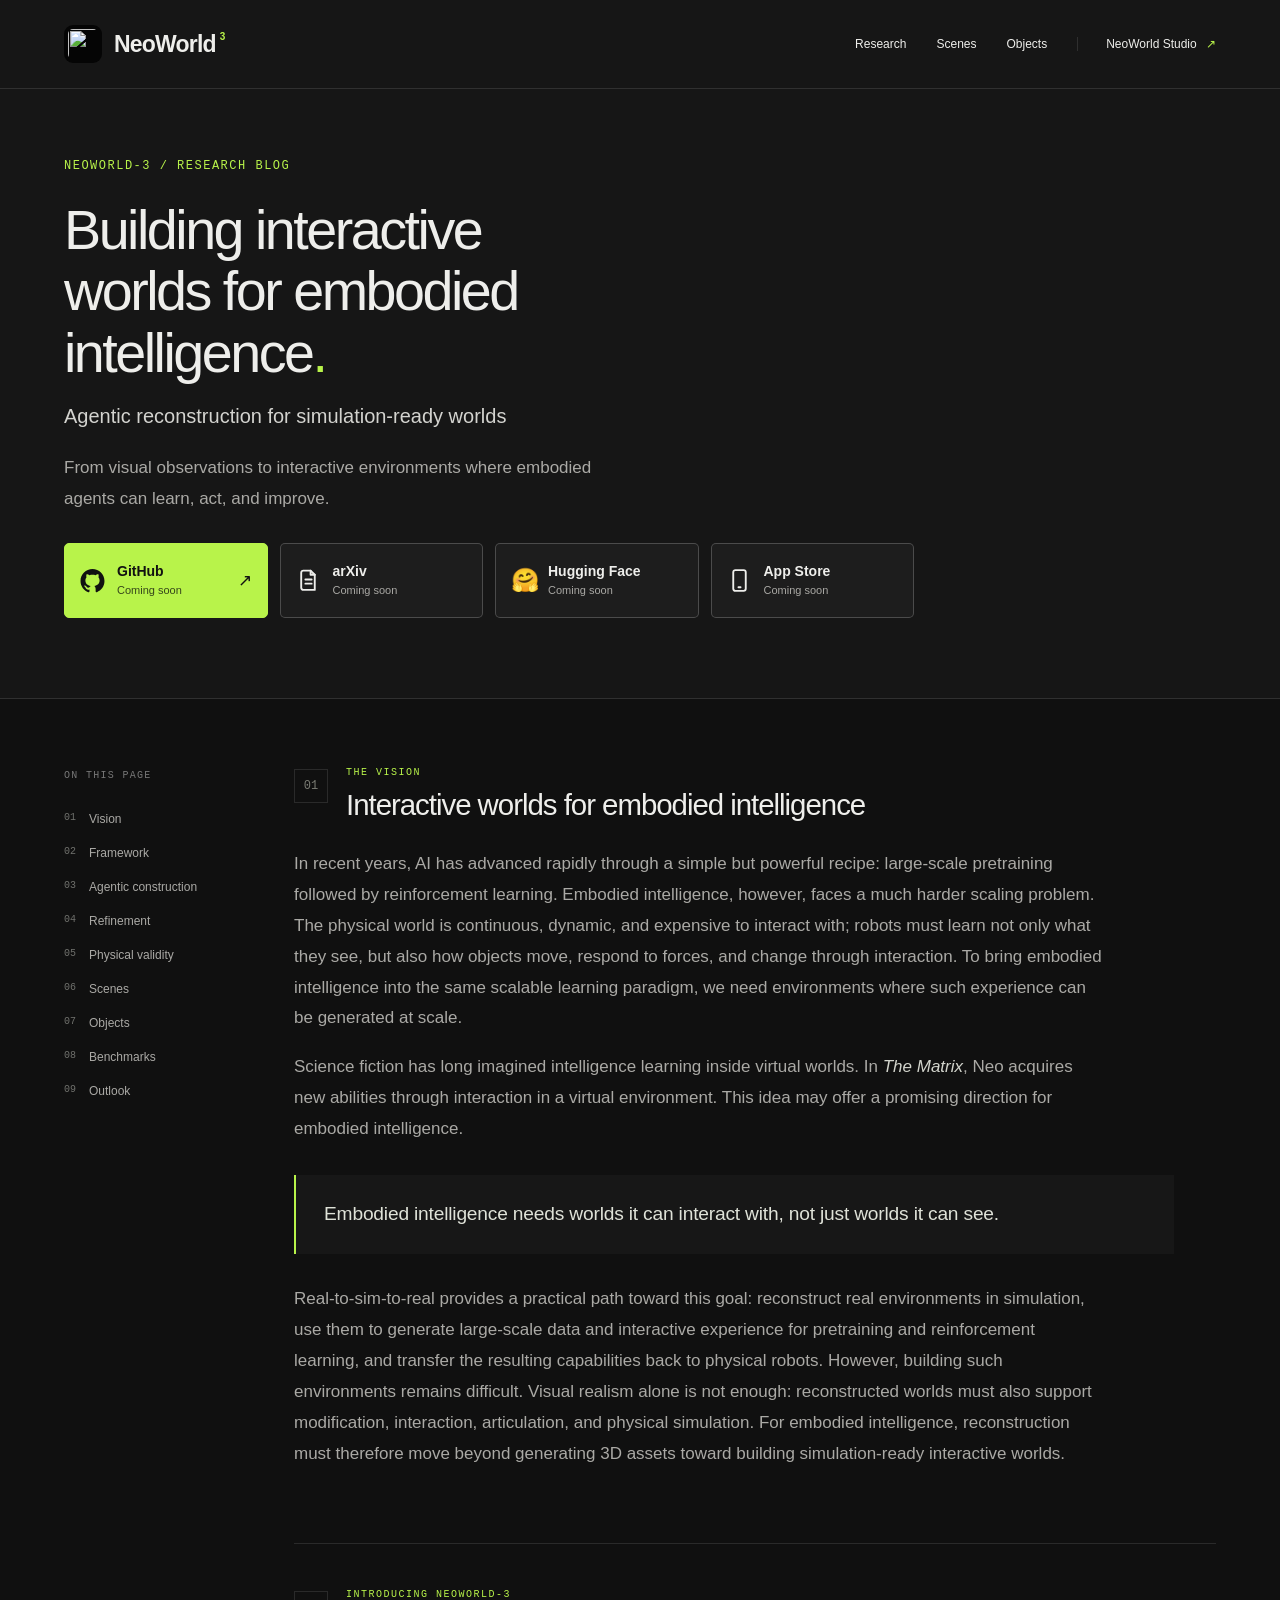
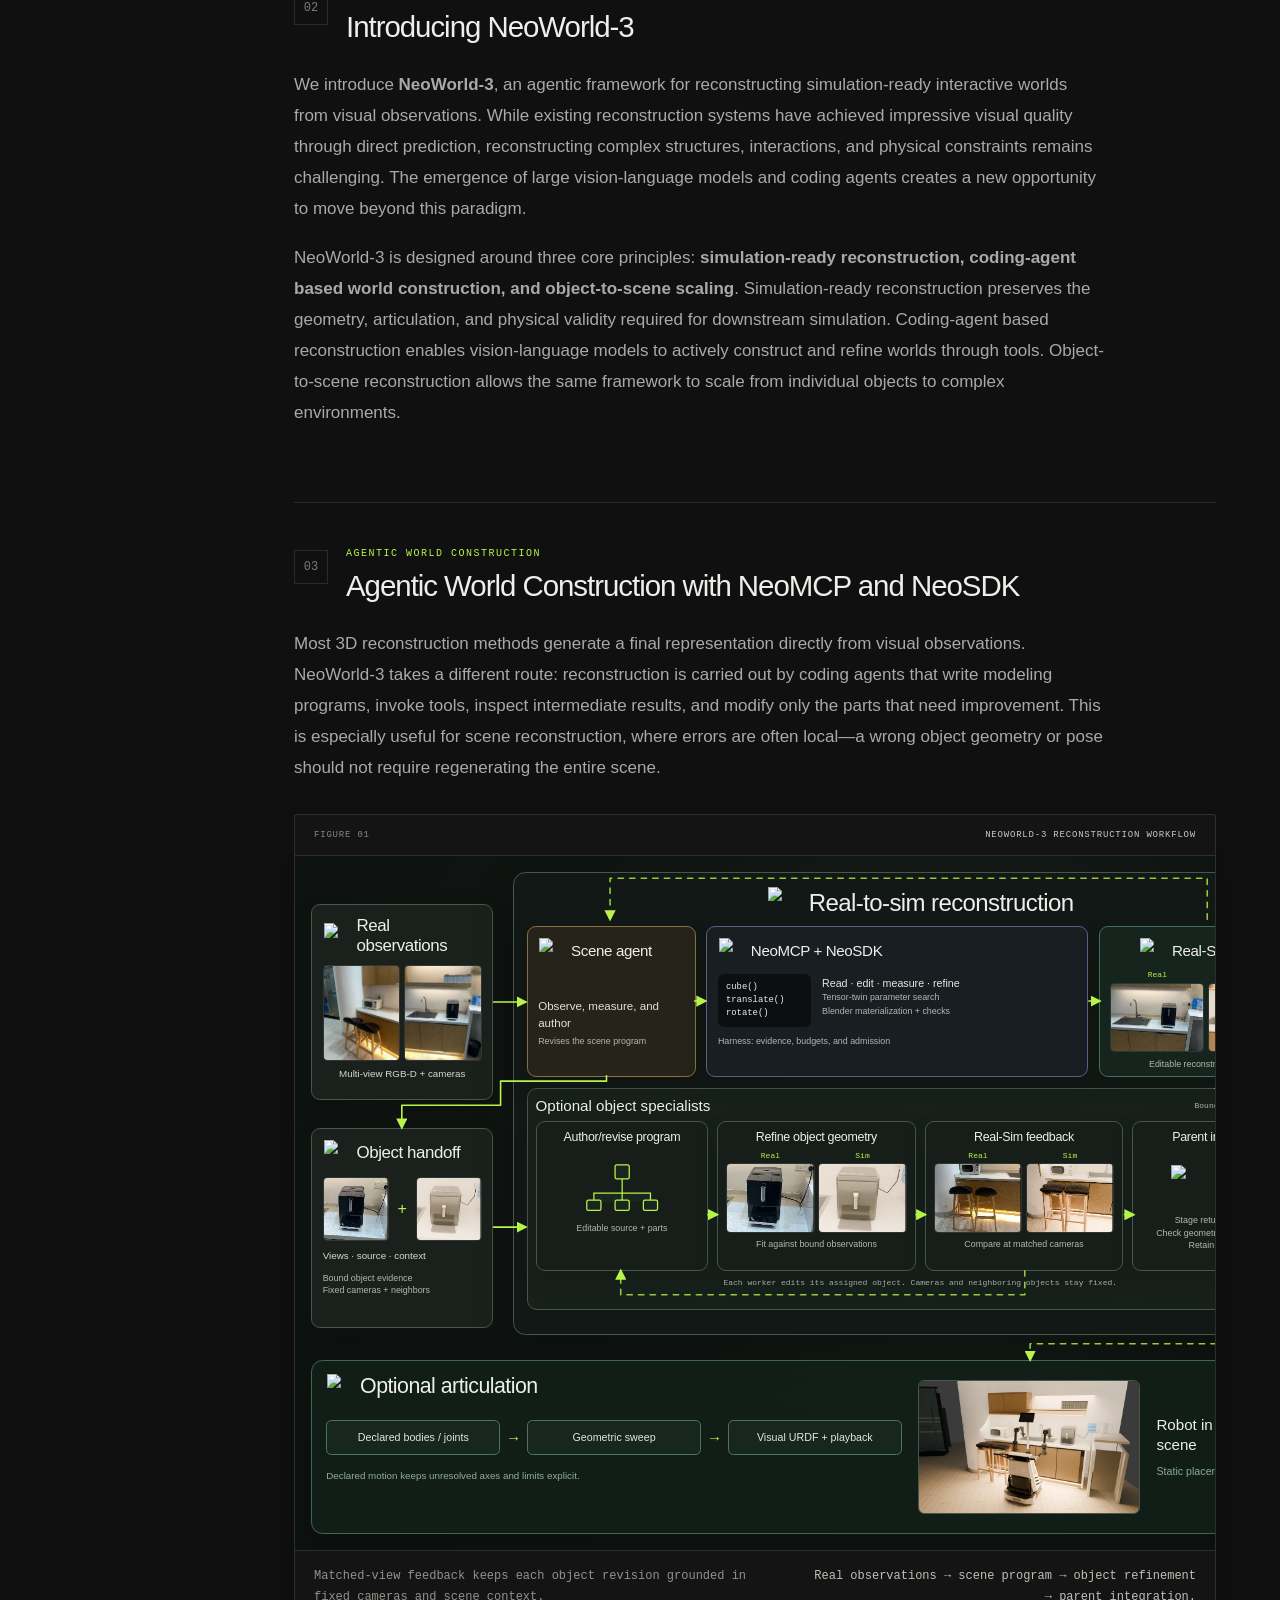
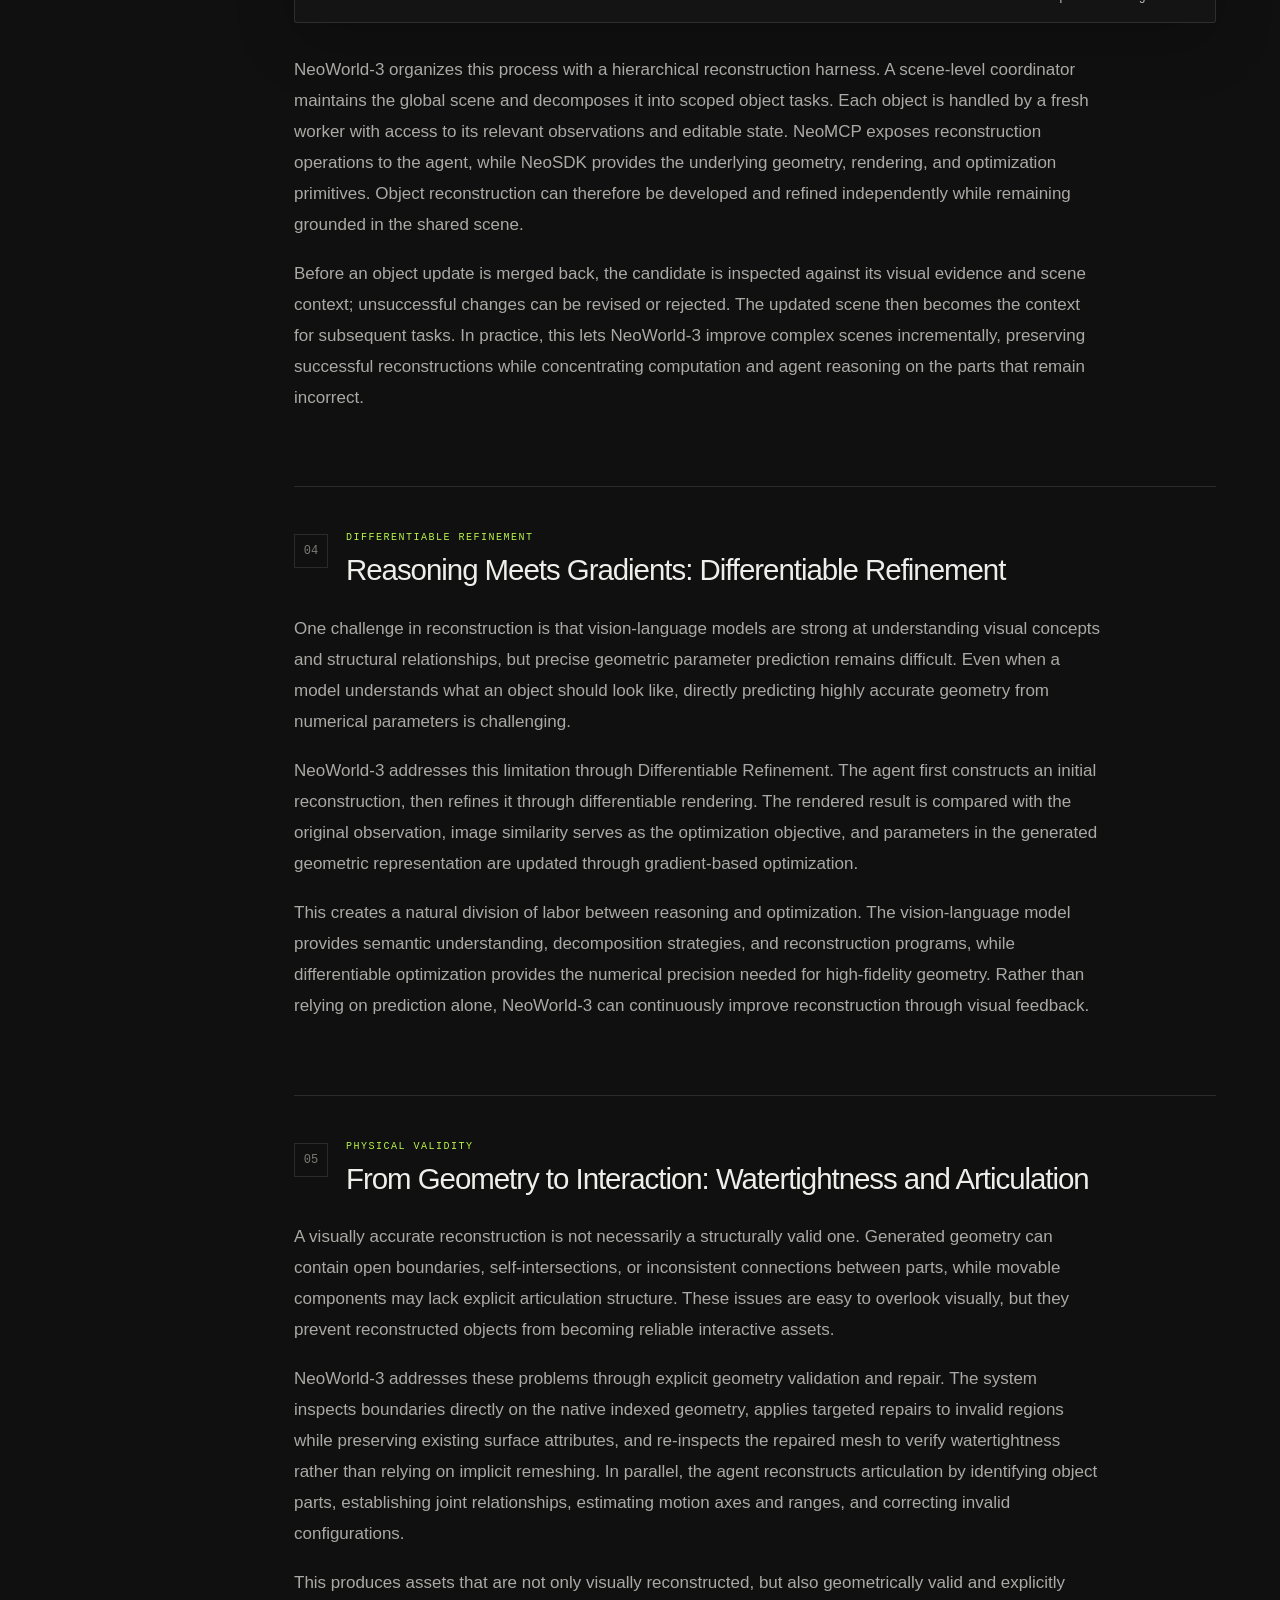
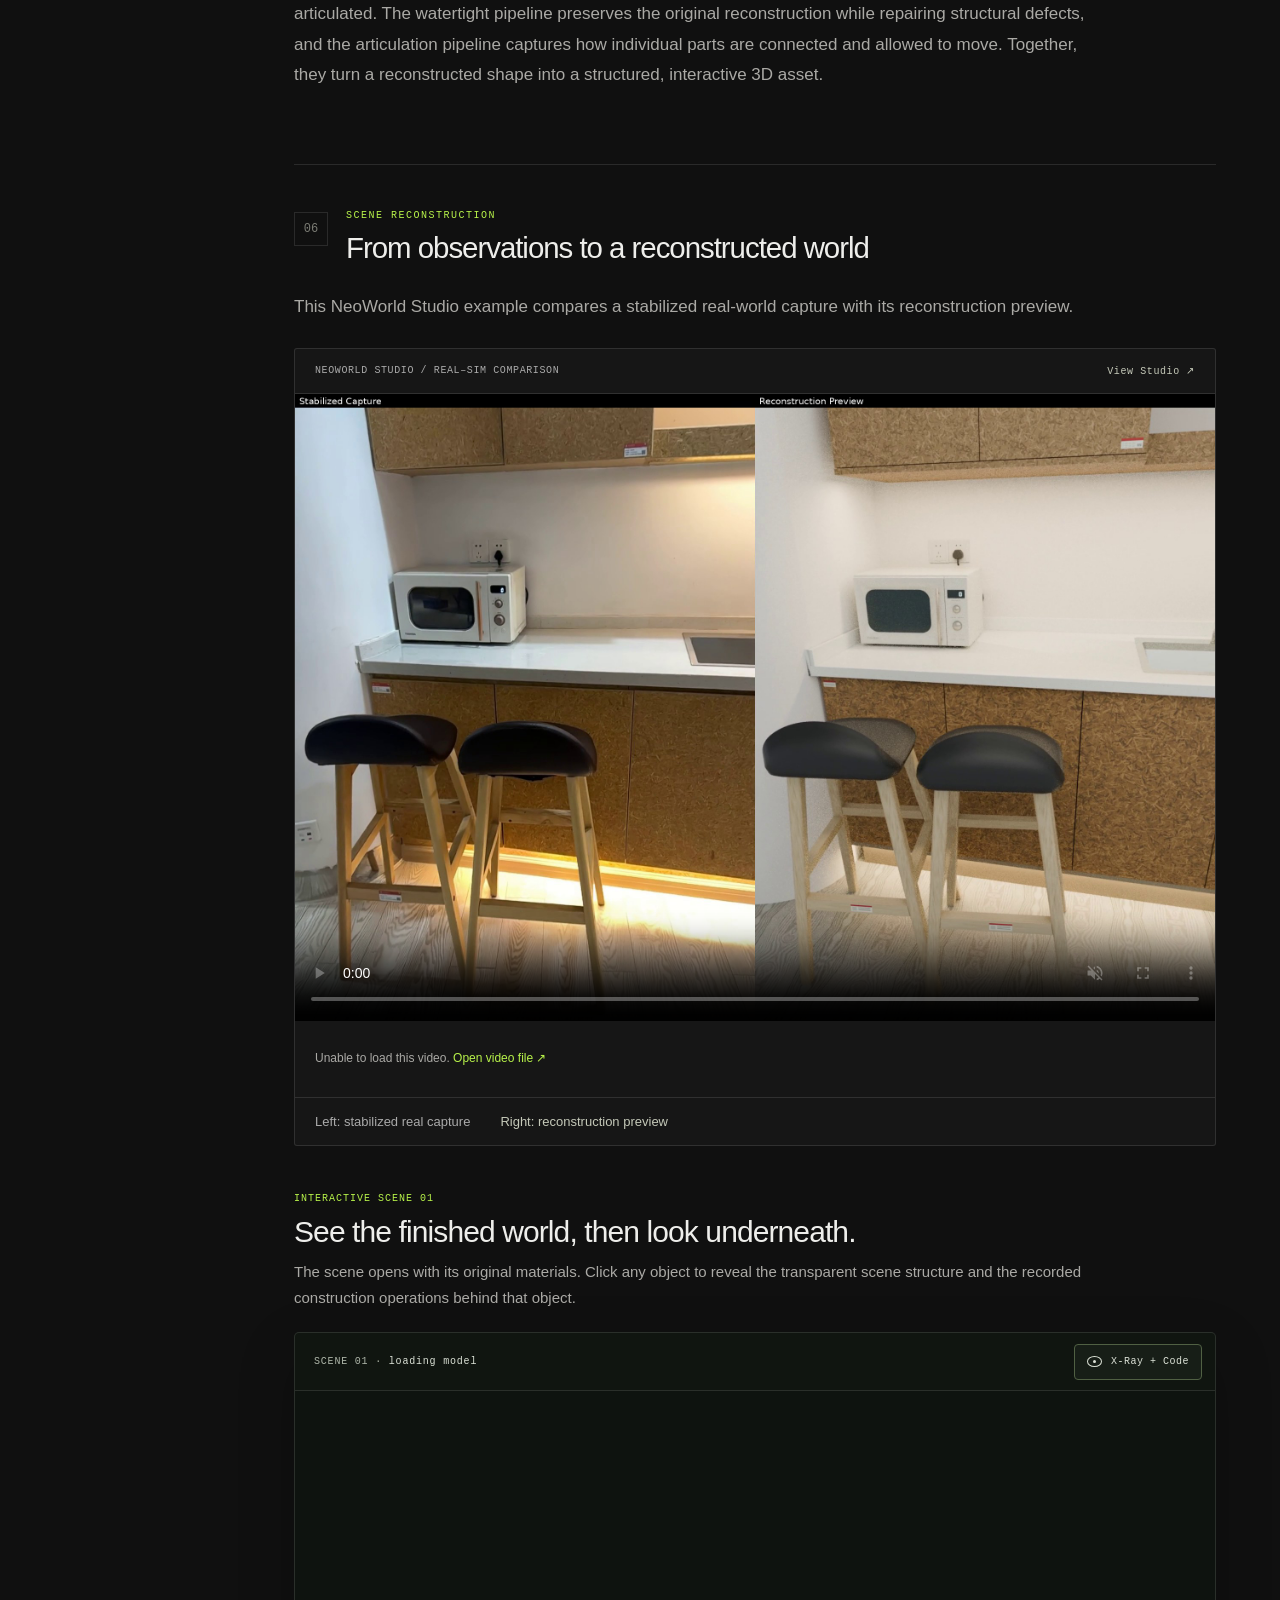
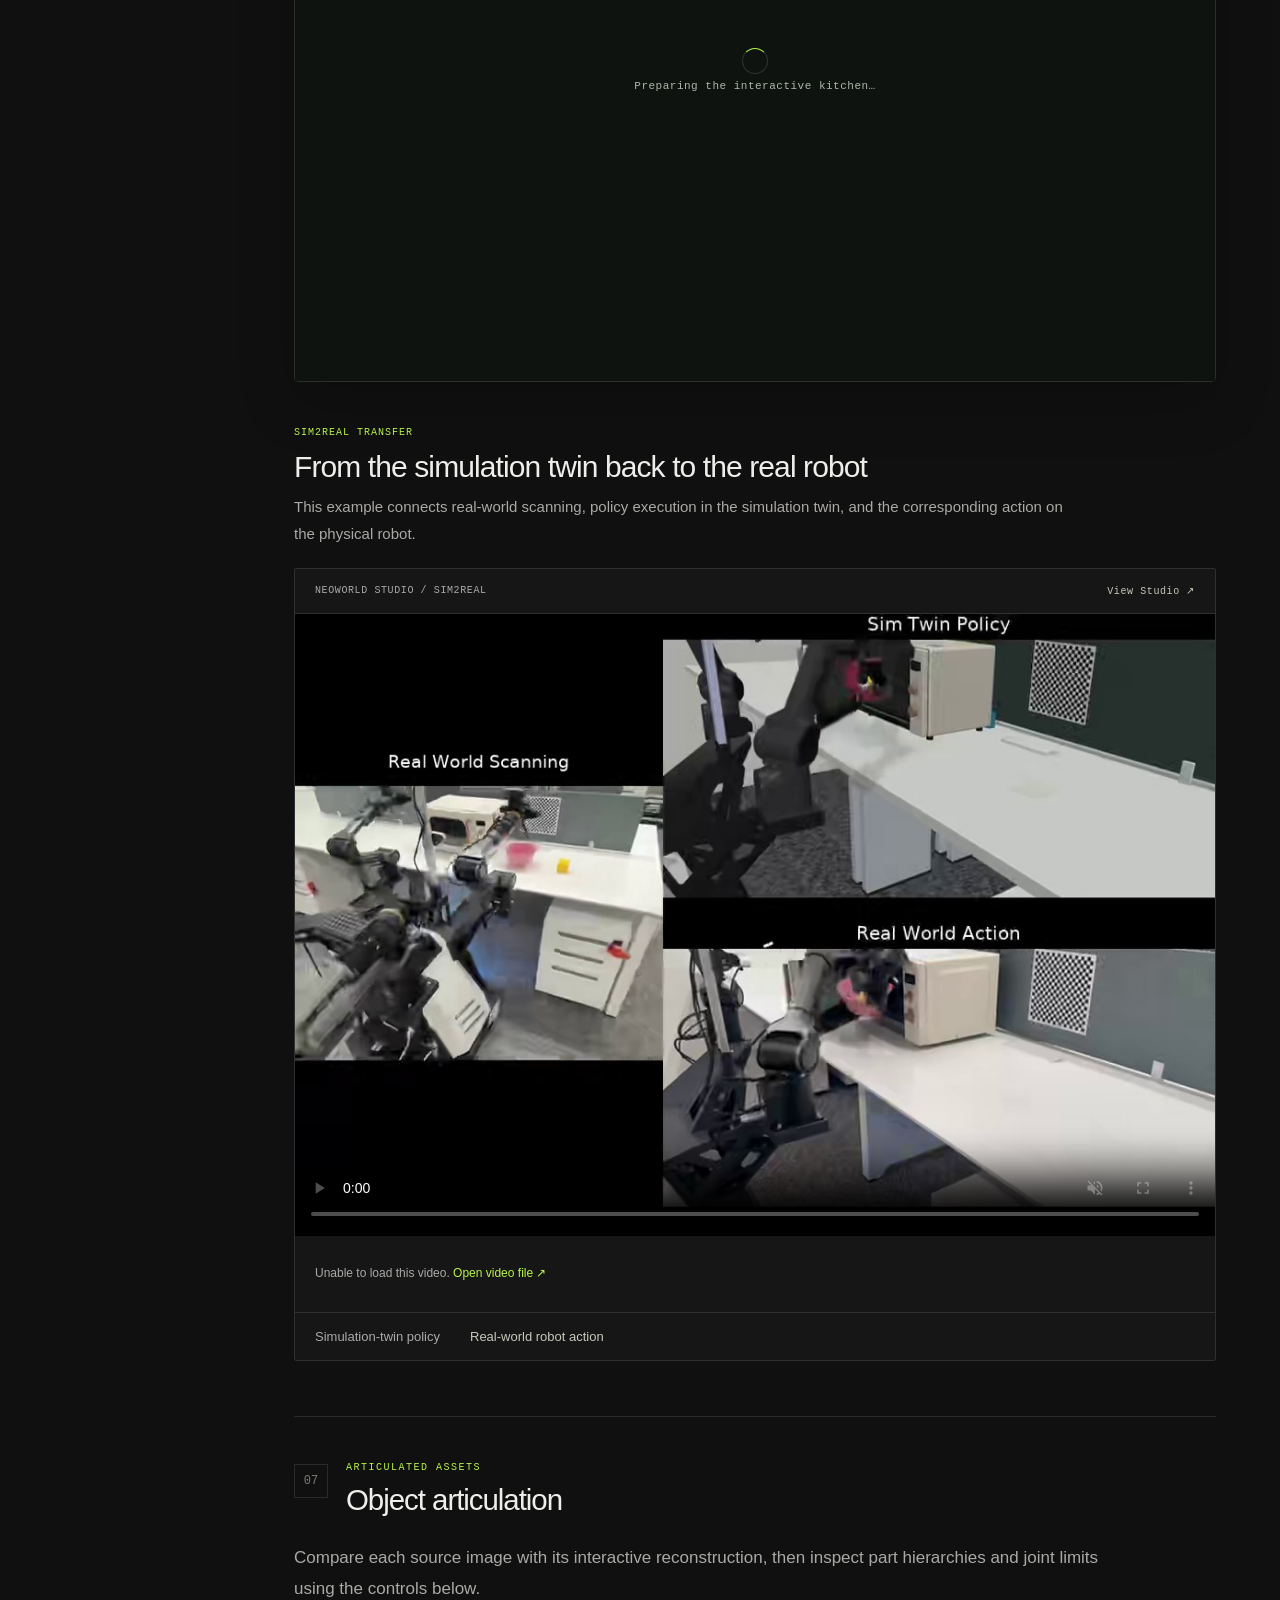
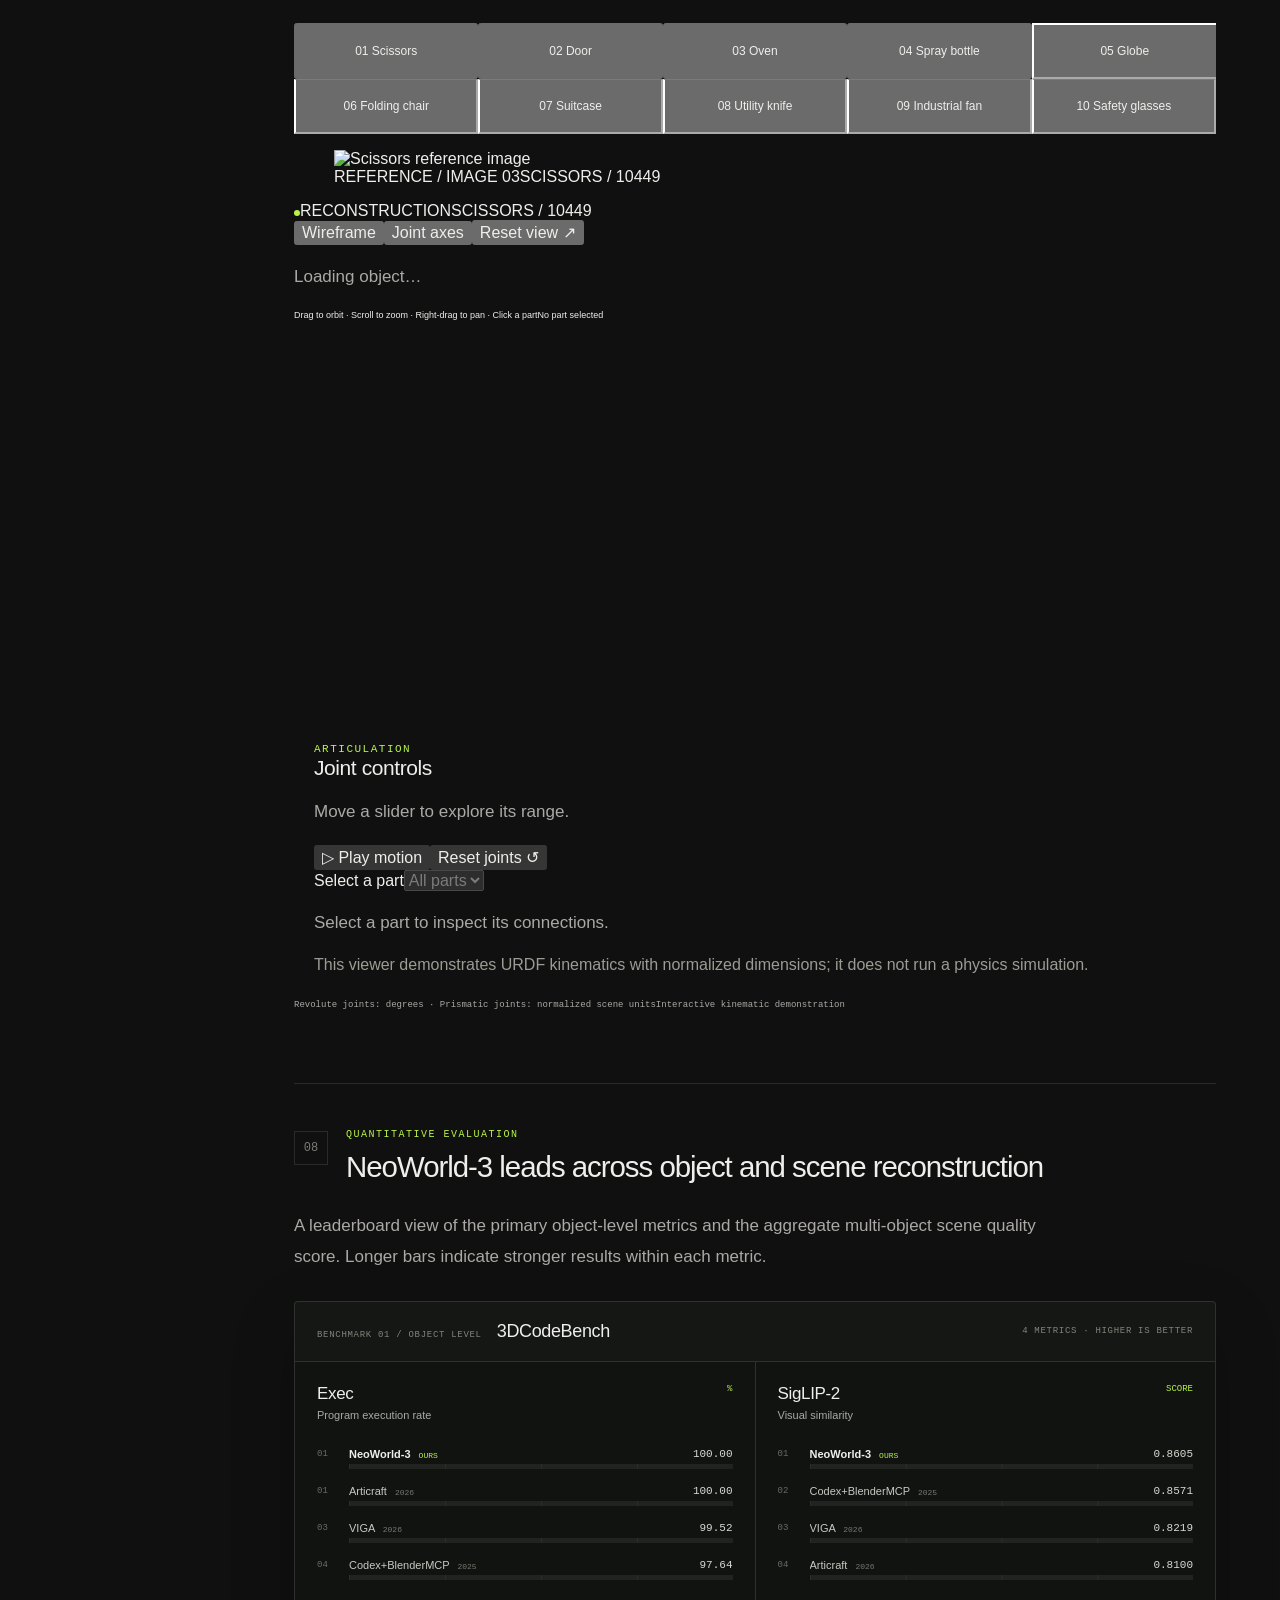
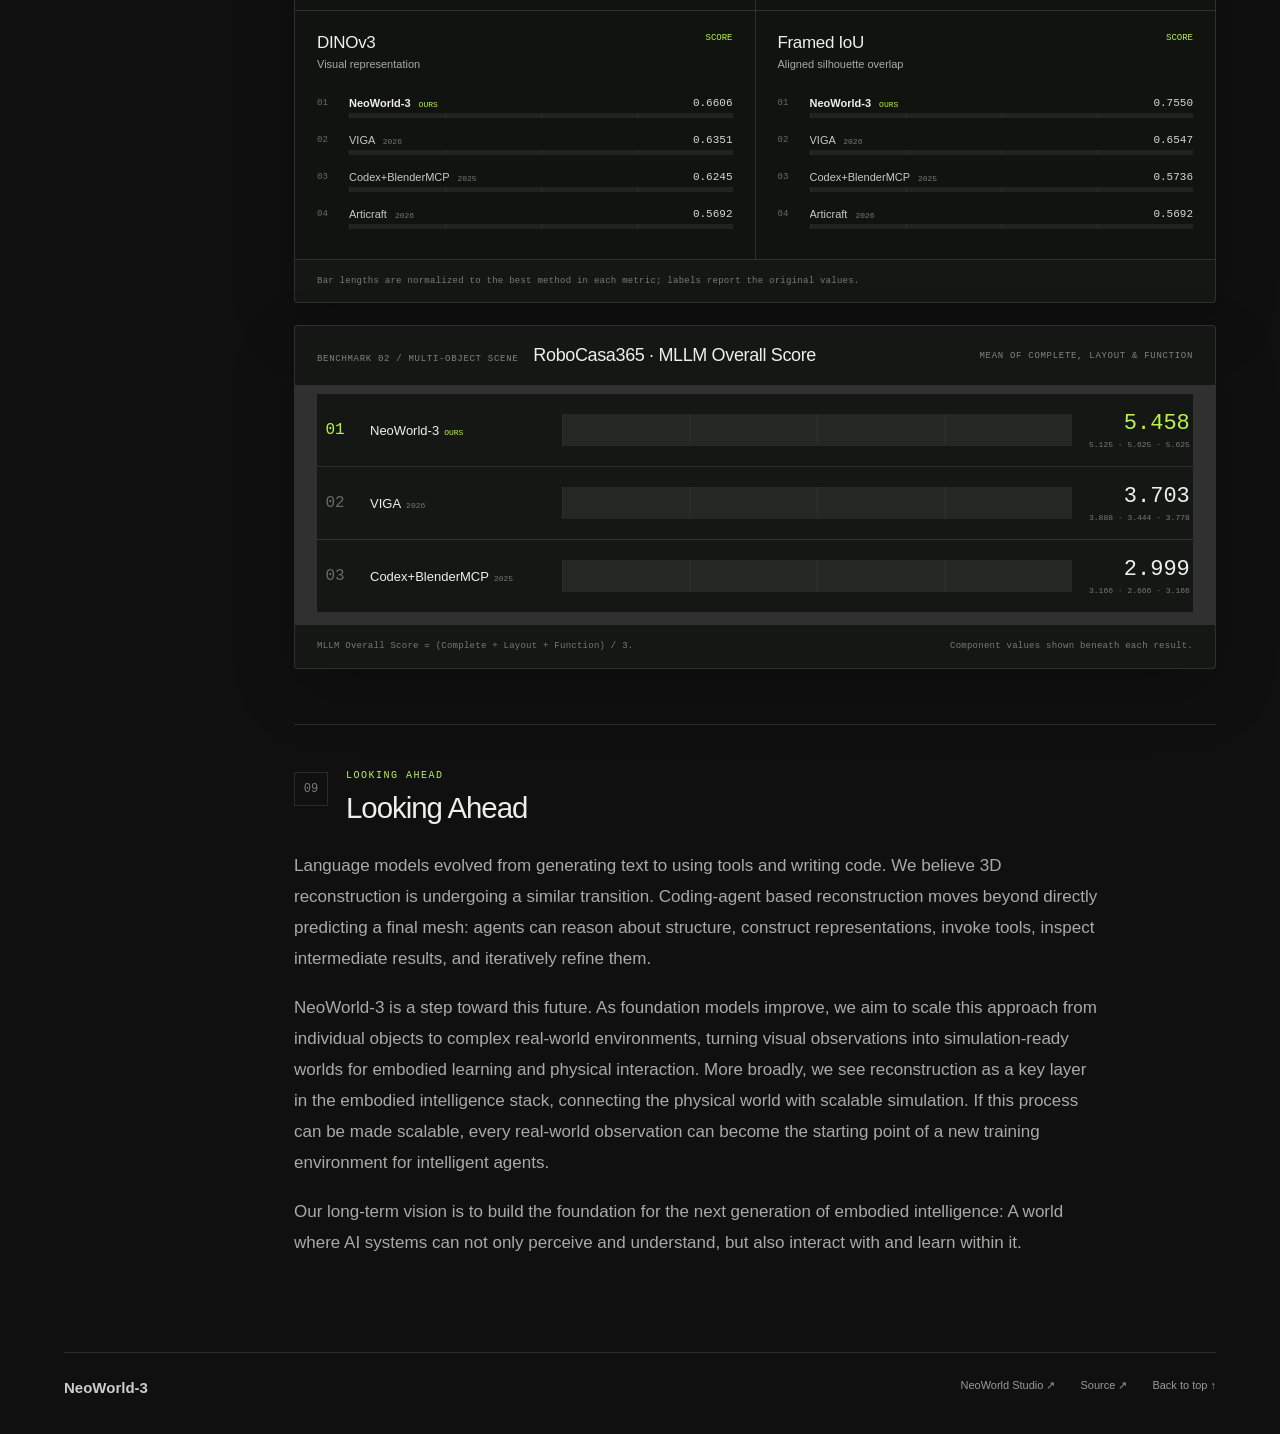
==== commit 40e1e60b: "Add scene explorer and benchmark leaderboards" ====
--- a/preview/index.html
+++ b/preview/index.html
@@ -10,14 +10,18 @@
   <meta property="og:description" content="Coding-agent based reconstruction for simulation-ready interactive worlds.">
   <link rel="icon" type="image/svg+xml" href="brand/neoworld-favicon.svg?v=black-7">
   <title>NeoWorld-3 — Building Interactive Worlds for Embodied Intelligence</title>
-  <script>{const theme=new URLSearchParams(location.search).get('theme');if(theme==='light'||theme==='ocean')document.documentElement.classList.add(`theme-${theme}`);if(theme==='ocean')document.querySelector('meta[name="theme-color"]').content='#0b1420'}</script>
-  <link rel="stylesheet" href="style.css?v=workflow-29">
+  <script>document.documentElement.classList.add('js');const theme=new URLSearchParams(location.search).get('theme');if(theme==='light'||theme==='ocean')document.documentElement.classList.add(`theme-${theme}`);if(theme==='ocean')document.querySelector('meta[name="theme-color"]').content='#0b1420'</script>
+  <link rel="stylesheet" href="style.css?v=benchmarks-36">
   <script defer src="vendor/three.min.js"></script>
+  <script defer src="vendor/OrbitControls.js"></script>
+  <script defer src="vendor/GLTFLoader.js"></script>
+  <script defer src="vendor/DRACOLoader.js"></script>
   <script defer src="vendor/anime.umd.min.js"></script>
   <script defer src="scene-hero.js?v=palette-21"></script>
-  <script defer src="app.js?v=palette-21"></script>
+  <script defer src="app.js?v=palette-22"></script>
   <script defer src="lazy-media.js?v=performance-19"></script>
-  <script defer src="scene-video.js?v=lazy-16"></script>
+  <script defer src="scene-video.js?v=lazy-17"></script>
+  <script defer src="scene-explorer.js?v=scene-35"></script>
 </head>
 <body>
   <a class="skip-link" href="#research">Skip to article</a>
@@ -35,7 +39,7 @@
         <p class="cover-summary reveal">From visual observations to interactive environments where embodied agents can learn, act, and improve.</p>
         <div class="project-links reveal" aria-label="Project resources">
           <a class="resource-card resource-card-github" href="https://github.com/NeoWorldProject/Studio" target="_blank" rel="noopener noreferrer" aria-label="GitHub repository, release coming soon">
-            <svg class="resource-icon" viewBox="0 0 24 24" fill="none" stroke="currentColor" stroke-width="1.8" stroke-linecap="round" stroke-linejoin="round" aria-hidden="true"><path d="M9 19c-4.3 1.4-4.3-2.3-6.5-3m13 6v-3.8a3.3 3.3 0 0 0-.9-2.6c3-.3 6.2-1.5 6.2-6.7a5.2 5.2 0 0 0-1.4-3.6 4.8 4.8 0 0 0-.1-3.6s-1.2-.4-3.8 1.4a13 13 0 0 0-7 0C5.9 1.3 4.7 1.7 4.7 1.7a4.8 4.8 0 0 0-.1 3.6 5.2 5.2 0 0 0-1.4 3.6c0 5.2 3.2 6.4 6.2 6.7a3.3 3.3 0 0 0-.9 2.6V22"/></svg>
+            <svg class="resource-icon" viewBox="0 0 24 24" fill="currentColor" aria-hidden="true"><path d="M10.226 17.284c-2.965-.36-5.054-2.493-5.054-5.256 0-1.123.404-2.336 1.078-3.144-.292-.741-.247-2.314.09-2.965.898-.112 2.111.36 2.83 1.01.853-.269 1.752-.404 2.853-.404 1.1 0 1.999.135 2.807.382.696-.629 1.932-1.1 2.83-.988.315.606.36 2.179.067 2.942.72.854 1.101 2 1.101 3.167 0 2.763-2.089 4.852-5.098 5.234.763.494 1.28 1.572 1.28 2.807v2.336c0 .674.561 1.056 1.235.786 4.066-1.55 7.255-5.615 7.255-10.646C23.5 6.188 18.334 1 11.978 1 5.62 1 .5 6.188.5 12.545c0 4.986 3.167 9.12 7.435 10.669.606.225 1.19-.18 1.19-.786V20.63a2.9 2.9 0 0 1-1.078.224c-1.483 0-2.359-.808-2.987-2.313-.247-.607-.517-.966-1.034-1.033-.27-.023-.359-.135-.359-.27 0-.27.45-.471.898-.471.652 0 1.213.404 1.797 1.235.45.651.921.943 1.483.943.561 0 .92-.202 1.437-.719.382-.381.674-.718.944-.943"/></svg>
             <span class="resource-copy"><strong>GitHub</strong><small>Coming soon</small></span><span class="resource-arrow" aria-hidden="true">↗</span>
           </a>
           <span class="resource-card resource-card-soon" aria-label="arXiv, coming soon">
@@ -54,7 +58,7 @@
       </div>
     </section>
     <div class="article-grid">
-      <aside class="article-toc"><nav aria-label="Article contents"><p>ON THIS PAGE</p><a href="#research">01 <span>Vision</span></a><a href="#framework">02 <span>Framework</span></a><a href="#agentic-architecture">03 <span>Agentic construction</span></a><a href="#refinement">04 <span>Refinement</span></a><a href="#simulation-ready">05 <span>Physical validity</span></a><a href="#scene-demo">06 <span>Scenes</span></a><a href="#interactive">07 <span>Objects</span></a><a href="#outlook">08 <span>Outlook</span></a></nav></aside>
+      <aside class="article-toc"><nav aria-label="Article contents"><p>ON THIS PAGE</p><a href="#research">01 <span>Vision</span></a><a href="#framework">02 <span>Framework</span></a><a href="#agentic-architecture">03 <span>Agentic construction</span></a><a href="#refinement">04 <span>Refinement</span></a><a href="#simulation-ready">05 <span>Physical validity</span></a><a href="#scene-demo">06 <span>Scenes</span></a><a href="#interactive">07 <span>Objects</span></a><a href="#benchmarks">08 <span>Benchmarks</span></a><a href="#outlook">09 <span>Outlook</span></a></nav></aside>
       <article class="article-body" aria-label="NeoWorld-3 research blog">
         <section class="article-section" id="research" aria-labelledby="research-heading">
           <div class="section-heading"><span class="section-number">01</span><div><p class="eyebrow">THE VISION</p><h2 id="research-heading">Interactive worlds for embodied intelligence</h2></div></div>
@@ -74,7 +78,104 @@
           <figure class="architecture-figure" aria-labelledby="architecture-figure-caption">
             <div class="architecture-figure-head"><span>FIGURE 01</span><strong>NEOWORLD-3 RECONSTRUCTION WORKFLOW</strong></div>
             <div class="architecture-canvas">
-              <div class="workflow-board" role="img" aria-label="Animated NeoWorld-3 reconstruction workflow from observations and targets through Studio agents, refinement, retained assets, recursive self-improvement, and physics validation">
+              <div class="workflow-board" role="img" aria-label="NeoWorld-3 scene reconstruction workflow from real observations through scene and object agents, matched-view feedback, parent integration, and optional articulation">
+                <div class="scene-method-diagram">
+                  <section class="scene-method-card scene-method-observations">
+                    <h3><img class="scene-method-icon" src="../assets/architecture/icons/camera.png" alt=""> Real observations</h3>
+                    <div class="scene-method-photo-pair scene-method-photo-pair-observations">
+                      <img src="../assets/architecture/scene-method/observation-wide.webp" alt="Real kitchen observation with stools and a microwave" loading="lazy">
+                      <img src="../assets/architecture/scene-method/observation-detail.webp" alt="Real kitchen observation with a sink and coffee machine" loading="lazy">
+                    </div>
+                    <p>Multi-view RGB-D + cameras</p>
+                  </section>
+
+                  <section class="scene-method-card scene-method-handoff">
+                    <h3><img class="scene-method-icon" src="../assets/architecture/icons/target.png" alt=""> Object handoff</h3>
+                    <div class="scene-method-handoff-visual">
+                      <img src="../assets/architecture/scene-method/handoff-real.webp" alt="Real coffee machine crop" loading="lazy">
+                      <span aria-hidden="true">+</span>
+                      <img src="../assets/architecture/scene-method/handoff-sim.webp" alt="Reconstructed coffee machine crop" loading="lazy">
+                    </div>
+                    <p>Views · source · context</p>
+                    <small>Bound object evidence<br>Fixed cameras + neighbors</small>
+                  </section>
+
+                  <section class="scene-method-reconstruction">
+                    <h3 class="scene-method-title"><img class="scene-method-icon" src="../assets/architecture/icons/gear.png" alt=""> Real-to-sim reconstruction</h3>
+                    <div class="scene-method-top-row">
+                      <article class="scene-method-card scene-method-agent">
+                        <h4><img class="scene-method-icon" src="../assets/architecture/icons/robot.png" alt=""> Scene agent</h4>
+                        <p>Observe, measure, and author</p>
+                        <small>Revises the scene program</small>
+                      </article>
+
+                      <article class="scene-method-card scene-method-tools">
+                        <h4><img class="scene-method-icon" src="../assets/architecture/icons/wrench.png" alt=""> NeoMCP + NeoSDK</h4>
+                        <div class="scene-method-tools-body"><code>cube()<br>translate()<br>rotate()</code><p><strong>Read · edit · measure · refine</strong><br>Tensor-twin parameter search<br>Blender materialization + checks</p></div>
+                        <small>Harness: evidence, budgets, and admission</small>
+                      </article>
+
+                      <article class="scene-method-card scene-method-output">
+                        <h4><img class="scene-method-icon" src="../assets/architecture/icons/database.png" alt=""> Real-Sim scene</h4>
+                        <div class="scene-method-labeled-pair"><span>Real</span><span>Sim</span><img src="../assets/architecture/scene-method/scene-real.webp" alt="Real kitchen scene" loading="lazy"><img src="../assets/architecture/scene-method/scene-sim.webp" alt="Reconstructed kitchen scene" loading="lazy"></div>
+                        <small>Editable reconstructed scene</small>
+                      </article>
+                    </div>
+
+                    <div class="scene-method-specialists">
+                      <div class="scene-method-specialists-head"><h4>Optional object specialists</h4><span>Bounded object episodes</span></div>
+                      <div class="scene-method-specialist-grid">
+                        <article class="scene-method-card scene-method-program">
+                          <h5>Author/revise program</h5>
+                          <svg class="scene-method-program-tree" viewBox="0 0 120 64" aria-hidden="true"><path d="M60 9V28M24 50V39H96V50M60 28V50"/><rect x="51" y="3" width="18" height="18" rx="2"/><rect x="15" y="48" width="18" height="13" rx="2"/><rect x="51" y="48" width="18" height="13" rx="2"/><rect x="87" y="48" width="18" height="13" rx="2"/></svg>
+                          <small>Editable source + parts</small>
+                        </article>
+                        <article class="scene-method-card scene-method-refine">
+                          <h5>Refine object geometry</h5>
+                          <div class="scene-method-labeled-pair"><span>Real</span><span>Sim</span><img src="../assets/architecture/scene-method/object-real.webp" alt="Real coffee machine" loading="lazy"><img src="../assets/architecture/scene-method/object-sim.webp" alt="Reconstructed coffee machine" loading="lazy"></div>
+                          <small>Fit against bound observations</small>
+                        </article>
+                        <article class="scene-method-card scene-method-feedback">
+                          <h5>Real-Sim feedback</h5>
+                          <div class="scene-method-labeled-pair"><span>Real</span><span>Sim</span><img src="../assets/architecture/scene-method/feedback-real.webp" alt="Real stools at the matched camera" loading="lazy"><img src="../assets/architecture/scene-method/feedback-sim.webp" alt="Reconstructed stools at the matched camera" loading="lazy"></div>
+                          <small>Compare at matched cameras</small>
+                        </article>
+                        <article class="scene-method-card scene-method-integration">
+                          <h5>Parent integration</h5>
+                          <div class="scene-method-integration-icons"><img src="../assets/architecture/icons/checklist.png" alt=""><img src="../assets/architecture/icons/layers.png" alt=""></div>
+                          <small>Stage returned source<br>Check geometry and ownership<br>Retain or reject</small>
+                        </article>
+                      </div>
+                      <p>Each worker edits its assigned object. Cameras and neighboring objects stay fixed.</p>
+                    </div>
+                  </section>
+
+                  <section class="scene-method-articulation">
+                    <div class="scene-method-articulation-copy">
+                      <h3><img class="scene-method-icon" src="../assets/architecture/icons/physics-arm.png" alt=""> Optional articulation</h3>
+                      <div class="scene-method-articulation-flow"><span>Declared bodies / joints</span><b aria-hidden="true">→</b><span>Geometric sweep</span><b aria-hidden="true">→</b><span>Visual URDF + playback</span></div>
+                      <p>Declared motion keeps unresolved axes and limits explicit.</p>
+                    </div>
+                    <img class="scene-method-robot-scene" src="../assets/architecture/scene-method/robot-scene.webp" alt="Robot placed in the reconstructed kitchen scene" loading="lazy">
+                    <div class="scene-method-robot-copy"><strong>Robot in reconstructed scene</strong><span>Static placement visualization</span></div>
+                  </section>
+
+                  <svg class="scene-method-links" viewBox="0 0 1180 780" aria-hidden="true">
+                    <defs><marker id="scene-method-arrowhead" viewBox="0 0 10 10" refX="8" refY="5" markerWidth="7" markerHeight="7" orient="auto-start-reverse"><path d="M0 0L10 5L0 10Z"/></marker></defs>
+                    <path d="M223 164H259"/>
+                    <path d="M449 163H461"/>
+                    <path d="M892 163H904"/>
+                    <path d="M350 247V253H231V280H120V305"/>
+                    <path d="M223 417H259"/>
+                    <path d="M464 403H474"/>
+                    <path d="M698 403H708"/>
+                    <path d="M932 403H942"/>
+                    <path d="M1039 291V252"/>
+                    <path class="scene-method-link-feedback" d="M820 466V493H366V466"/>
+                    <path class="scene-method-link-feedback" d="M1025 71V25H354V71"/>
+                    <path class="scene-method-link-feedback" d="M1090 252H1168V548H826V566"/>
+                  </svg>
+                </div>
                 <section class="workflow-panel workflow-observation">
                   <h3><img class="workflow-icon" src="./assets/architecture/icons/camera.png" alt=""> Observation</h3>
                   <img class="workflow-media workflow-media-large" src="./assets/reference_image_3_5ids/reference_image_3/100520.png" alt="Reference image of the folding chair used as the reconstruction observation" loading="lazy">
@@ -168,7 +269,7 @@
                 </svg>
               </div>
             </div>
-            <figcaption id="architecture-figure-caption"><span>Live URDF renders replace schematic thumbnails throughout the workflow.</span><span>Observation → construction → refinement → physics → retained asset.</span></figcaption>
+            <figcaption id="architecture-figure-caption"><span>Matched-view feedback keeps each object revision grounded in fixed cameras and scene context.</span><span>Real observations → scene program → object refinement → parent integration.</span></figcaption>
           </figure>
           <p>NeoWorld-3 organizes this process with a hierarchical reconstruction harness. A scene-level coordinator maintains the global scene and decomposes it into scoped object tasks. Each object is handled by a fresh worker with access to its relevant observations and editable state. NeoMCP exposes reconstruction operations to the agent, while NeoSDK provides the underlying geometry, rendering, and optimization primitives. Object reconstruction can therefore be developed and refined independently while remaining grounded in the shared scene.</p>
           <p>Before an object update is merged back, the candidate is inspected against its visual evidence and scene context; unsuccessful changes can be revised or rejected. The updated scene then becomes the context for subsequent tasks. In practice, this lets NeoWorld-3 improve complex scenes incrementally, preserving successful reconstructions while concentrating computation and agent reasoning on the parts that remain incorrect.</p>
@@ -187,8 +288,25 @@
         </section>
         <section class="scene-demo article-section" id="scene-demo" aria-labelledby="scene-demo-heading">
           <div class="section-heading"><span class="section-number">06</span><div><p class="eyebrow">SCENE RECONSTRUCTION</p><h2 id="scene-demo-heading">From observations to a reconstructed world</h2></div></div>
-          <p class="section-intro">This NeoWorld Studio example compares an original capture with its reconstructed Blender scene.</p>
-          <figure class="scene-video-card"><div class="scene-video-bar"><span>NEOWORLD STUDIO / SCENE 01</span><a href="https://neoworldproject.github.io/Studio/?lang=en" target="_blank" rel="noopener">View Studio ↗</a></div><video id="scene-video" controls muted loop playsinline preload="none" data-poster="./assets/studio/posters/scene-01.jpg" aria-label="NeoWorld Studio: original capture on the left and reconstructed Blender scene on the right"><source data-src="./assets/studio/videos/scene-01.mp4" type="video/mp4">Your browser does not support embedded video. <a href="./assets/studio/videos/scene-01.mp4">Open the video</a>.</video><p class="scene-video-error" hidden role="status">Unable to load this video. <a href="./assets/studio/videos/scene-01.mp4" target="_blank" rel="noopener">Open video file ↗</a></p><figcaption><span>Left: original capture</span><span>Right: reconstructed scene</span></figcaption></figure>
+          <p class="section-intro">This NeoWorld Studio example compares a stabilized real-world capture with its reconstruction preview.</p>
+          <figure class="scene-video-card"><div class="scene-video-bar"><span>NEOWORLD STUDIO / REAL–SIM COMPARISON</span><a href="https://neoworldproject.github.io/Studio/?lang=en" target="_blank" rel="noopener">View Studio ↗</a></div><video id="scene-video" class="scene-video" controls muted loop playsinline preload="none" data-poster="../assets/studio/posters/scene-comparison.jpg" aria-label="Stabilized kitchen capture on the left and reconstruction preview on the right"><source data-src="../assets/studio/videos/scene-comparison.mp4" type="video/mp4">Your browser does not support embedded video. <a href="../assets/studio/videos/scene-comparison.mp4">Open the video</a>.</video><p class="scene-video-error" hidden role="status">Unable to load this video. <a href="../assets/studio/videos/scene-comparison.mp4" target="_blank" rel="noopener">Open video file ↗</a></p><figcaption><span>Left: stabilized real capture</span><span>Right: reconstruction preview</span></figcaption></figure>
+          <div class="scene-inspector-intro"><p class="eyebrow">INTERACTIVE SCENE 01</p><h3>See the finished world, then look underneath.</h3><p>The scene opens with its original materials. Click any object to reveal the transparent scene structure and the recorded construction operations behind that object.</p></div>
+          <section class="scene-explorer" id="scene-explorer" aria-label="Interactive Scene 01 model and construction code" aria-busy="true">
+            <header class="scene-explorer-bar"><span>SCENE 01 · <b id="scene-explorer-count">loading model</b></span><button id="scene-xray-toggle" type="button" aria-pressed="false"><i aria-hidden="true"></i><span>X-Ray + Code</span></button></header>
+            <div class="scene-explorer-body">
+              <div class="scene-explorer-stage" id="scene-explorer-stage">
+                <div class="scene-explorer-status" role="status">Preparing the interactive kitchen…</div>
+                <div class="scene-explorer-tip" hidden></div>
+                <p class="scene-explorer-hint">click an object for X-ray + code · drag to rotate · scroll to zoom</p>
+              </div>
+              <aside class="scene-explorer-code-panel" id="scene-explorer-code-panel" hidden aria-label="Construction record of the selected scene object">
+                <div class="scene-explorer-code-head"><h4 id="scene-explorer-code-title">Object construction record</h4><span>RECORDED FROM SCENE.GLB</span><button class="scene-explorer-code-close" id="scene-explorer-code-close" type="button" aria-label="Return to rendered view">×</button></div>
+                <pre id="scene-explorer-code" aria-live="polite"></pre>
+              </aside>
+            </div>
+          </section>
+          <div class="sim2real-intro"><p class="eyebrow">SIM2REAL TRANSFER</p><h3>From the simulation twin back to the real robot</h3><p>This example connects real-world scanning, policy execution in the simulation twin, and the corresponding action on the physical robot.</p></div>
+          <figure class="scene-video-card scene-video-card-sim2real"><div class="scene-video-bar"><span>NEOWORLD STUDIO / SIM2REAL</span><a href="https://neoworldproject.github.io/Studio/?lang=en" target="_blank" rel="noopener">View Studio ↗</a></div><video id="sim2real-video" class="scene-video" controls muted loop playsinline preload="none" data-poster="../assets/studio/posters/sim2real.jpg" aria-label="Real-world scanning, simulation twin policy, and real-world robot action"><source data-src="../assets/studio/videos/sim2real.mp4" type="video/mp4">Your browser does not support embedded video. <a href="../assets/studio/videos/sim2real.mp4">Open the video</a>.</video><p class="scene-video-error" hidden role="status">Unable to load this video. <a href="../assets/studio/videos/sim2real.mp4" target="_blank" rel="noopener">Open video file ↗</a></p><figcaption><span>Simulation-twin policy</span><span>Real-world robot action</span></figcaption></figure>
         </section>
   <section class="articulation-section" id="interactive" aria-labelledby="interactive-heading">
     <div class="section-heading"><span class="section-number">07</span><div><p class="eyebrow">ARTICULATED ASSETS</p><h2 id="interactive-heading">Object articulation</h2></div></div>
@@ -230,8 +348,74 @@
     </div>
     <p class="articulation-caption"><span>Revolute joints: degrees · Prismatic joints: normalized scene units</span><span>Interactive kinematic demonstration</span></p>
   </section>
+        <section class="article-section benchmark-section" id="benchmarks" aria-labelledby="benchmarks-heading">
+          <div class="section-heading"><span class="section-number">08</span><div><p class="eyebrow">QUANTITATIVE EVALUATION</p><h2 id="benchmarks-heading">NeoWorld-3 leads across object and scene reconstruction</h2></div></div>
+          <p class="section-intro">A leaderboard view of the primary object-level metrics and the aggregate multi-object scene quality score. Longer bars indicate stronger results within each metric.</p>
+
+          <figure class="benchmark-card benchmark-object" aria-labelledby="object-benchmark-title">
+            <figcaption class="benchmark-card-head">
+              <span><small>BENCHMARK 01 / OBJECT LEVEL</small><strong id="object-benchmark-title">3DCodeBench</strong></span>
+              <span class="benchmark-card-note">4 metrics · higher is better</span>
+            </figcaption>
+            <div class="benchmark-metric-grid">
+              <section class="metric-board" aria-labelledby="metric-exec">
+                <header><span><b id="metric-exec">Exec</b><small>Program execution rate</small></span><em>%</em></header>
+                <ol class="score-list">
+                  <li style="--score:100%;--delay:0"><span class="score-rank">01</span><span class="score-method">NeoWorld-3 <small>OURS</small></span><span class="score-value">100.00</span><i class="score-track"><i class="score-fill score-fill-ours"></i></i></li>
+                  <li style="--score:100%;--delay:1"><span class="score-rank">01</span><span class="score-method">Articraft <small>2026</small></span><span class="score-value">100.00</span><i class="score-track"><i class="score-fill"></i></i></li>
+                  <li style="--score:99.52%;--delay:2"><span class="score-rank">03</span><span class="score-method">VIGA <small>2026</small></span><span class="score-value">99.52</span><i class="score-track"><i class="score-fill"></i></i></li>
+                  <li style="--score:97.64%;--delay:3"><span class="score-rank">04</span><span class="score-method">Codex+BlenderMCP <small>2025</small></span><span class="score-value">97.64</span><i class="score-track"><i class="score-fill"></i></i></li>
+                </ol>
+              </section>
+
+              <section class="metric-board" aria-labelledby="metric-siglip">
+                <header><span><b id="metric-siglip">SigLIP-2</b><small>Visual similarity</small></span><em>score</em></header>
+                <ol class="score-list">
+                  <li style="--score:100%;--delay:0"><span class="score-rank">01</span><span class="score-method">NeoWorld-3 <small>OURS</small></span><span class="score-value">0.8605</span><i class="score-track"><i class="score-fill score-fill-ours"></i></i></li>
+                  <li style="--score:99.60%;--delay:1"><span class="score-rank">02</span><span class="score-method">Codex+BlenderMCP <small>2025</small></span><span class="score-value">0.8571</span><i class="score-track"><i class="score-fill"></i></i></li>
+                  <li style="--score:95.51%;--delay:2"><span class="score-rank">03</span><span class="score-method">VIGA <small>2026</small></span><span class="score-value">0.8219</span><i class="score-track"><i class="score-fill"></i></i></li>
+                  <li style="--score:94.13%;--delay:3"><span class="score-rank">04</span><span class="score-method">Articraft <small>2026</small></span><span class="score-value">0.8100</span><i class="score-track"><i class="score-fill"></i></i></li>
+                </ol>
+              </section>
+
+              <section class="metric-board" aria-labelledby="metric-dino">
+                <header><span><b id="metric-dino">DINOv3</b><small>Visual representation</small></span><em>score</em></header>
+                <ol class="score-list">
+                  <li style="--score:100%;--delay:0"><span class="score-rank">01</span><span class="score-method">NeoWorld-3 <small>OURS</small></span><span class="score-value">0.6606</span><i class="score-track"><i class="score-fill score-fill-ours"></i></i></li>
+                  <li style="--score:96.14%;--delay:1"><span class="score-rank">02</span><span class="score-method">VIGA <small>2026</small></span><span class="score-value">0.6351</span><i class="score-track"><i class="score-fill"></i></i></li>
+                  <li style="--score:94.54%;--delay:2"><span class="score-rank">03</span><span class="score-method">Codex+BlenderMCP <small>2025</small></span><span class="score-value">0.6245</span><i class="score-track"><i class="score-fill"></i></i></li>
+                  <li style="--score:86.16%;--delay:3"><span class="score-rank">04</span><span class="score-method">Articraft <small>2026</small></span><span class="score-value">0.5692</span><i class="score-track"><i class="score-fill"></i></i></li>
+                </ol>
+              </section>
+
+              <section class="metric-board" aria-labelledby="metric-iou">
+                <header><span><b id="metric-iou">Framed IoU</b><small>Aligned silhouette overlap</small></span><em>score</em></header>
+                <ol class="score-list">
+                  <li style="--score:100%;--delay:0"><span class="score-rank">01</span><span class="score-method">NeoWorld-3 <small>OURS</small></span><span class="score-value">0.7550</span><i class="score-track"><i class="score-fill score-fill-ours"></i></i></li>
+                  <li style="--score:86.72%;--delay:1"><span class="score-rank">02</span><span class="score-method">VIGA <small>2026</small></span><span class="score-value">0.6547</span><i class="score-track"><i class="score-fill"></i></i></li>
+                  <li style="--score:75.97%;--delay:2"><span class="score-rank">03</span><span class="score-method">Codex+BlenderMCP <small>2025</small></span><span class="score-value">0.5736</span><i class="score-track"><i class="score-fill"></i></i></li>
+                  <li style="--score:75.39%;--delay:3"><span class="score-rank">04</span><span class="score-method">Articraft <small>2026</small></span><span class="score-value">0.5692</span><i class="score-track"><i class="score-fill"></i></i></li>
+                </ol>
+              </section>
+            </div>
+            <p class="benchmark-footnote">Bar lengths are normalized to the best method in each metric; labels report the original values.</p>
+          </figure>
+
+          <figure class="benchmark-card benchmark-mllm" aria-labelledby="mllm-benchmark-title">
+            <figcaption class="benchmark-card-head">
+              <span><small>BENCHMARK 02 / MULTI-OBJECT SCENE</small><strong id="mllm-benchmark-title">RoboCasa365 · MLLM Overall Score</strong></span>
+              <span class="benchmark-card-note">Mean of Complete, Layout &amp; Function</span>
+            </figcaption>
+            <ol class="mllm-list">
+              <li style="--score:100%;--delay:0"><span class="mllm-rank">01</span><span class="mllm-method"><strong>NeoWorld-3</strong><small>OURS</small></span><i class="mllm-track"><i class="score-fill score-fill-ours"></i></i><span class="mllm-value"><strong>5.458</strong><small>5.125 · 5.625 · 5.625</small></span></li>
+              <li style="--score:67.85%;--delay:1"><span class="mllm-rank">02</span><span class="mllm-method"><strong>VIGA</strong><small>2026</small></span><i class="mllm-track"><i class="score-fill"></i></i><span class="mllm-value"><strong>3.703</strong><small>3.888 · 3.444 · 3.778</small></span></li>
+              <li style="--score:54.95%;--delay:2"><span class="mllm-rank">03</span><span class="mllm-method"><strong>Codex+BlenderMCP</strong><small>2025</small></span><i class="mllm-track"><i class="score-fill"></i></i><span class="mllm-value"><strong>2.999</strong><small>3.166 · 2.666 · 3.166</small></span></li>
+            </ol>
+            <p class="benchmark-footnote"><span>MLLM Overall Score = (Complete + Layout + Function) / 3.</span><span>Component values shown beneath each result.</span></p>
+          </figure>
+        </section>
         <section class="article-section" id="outlook" aria-labelledby="outlook-heading">
-          <div class="section-heading"><span class="section-number">08</span><div><p class="eyebrow">LOOKING AHEAD</p><h2 id="outlook-heading">Looking Ahead</h2></div></div>
+          <div class="section-heading"><span class="section-number">09</span><div><p class="eyebrow">LOOKING AHEAD</p><h2 id="outlook-heading">Looking Ahead</h2></div></div>
           <p>Language models evolved from generating text to using tools and writing code. We believe 3D reconstruction is undergoing a similar transition. Coding-agent based reconstruction moves beyond directly predicting a final mesh: agents can reason about structure, construct representations, invoke tools, inspect intermediate results, and iteratively refine them.</p>
           <p>NeoWorld-3 is a step toward this future. As foundation models improve, we aim to scale this approach from individual objects to complex real-world environments, turning visual observations into simulation-ready worlds for embodied learning and physical interaction. More broadly, we see reconstruction as a key layer in the embodied intelligence stack, connecting the physical world with scalable simulation. If this process can be made scalable, every real-world observation can become the starting point of a new training environment for intelligent agents.</p>
           <p>Our long-term vision is to build the foundation for the next generation of embodied intelligence: A world where AI systems can not only perceive and understand, but also interact with and learn within it.</p>
@@ -240,6 +424,13 @@
     </div>
   </main>
   <footer class="site-footer"><a class="footer-brand" href="#top">NeoWorld-3</a><div><a href="https://neoworldproject.github.io/Studio/?lang=en" target="_blank" rel="noopener">NeoWorld Studio ↗</a><a href="https://github.com/mulan2022/NeoWorld" target="_blank" rel="noopener">Source ↗</a><a href="#top">Back to top ↑</a></div></footer>
+  <dialog class="method-lightbox" id="method-lightbox" aria-label="Enlarged workflow image">
+    <figure>
+      <button class="method-lightbox-close" type="button" aria-label="Close enlarged image">Close ×</button>
+      <img id="method-lightbox-image" src="" alt="">
+      <figcaption id="method-lightbox-caption"></figcaption>
+    </figure>
+  </dialog>
   <noscript><p class="no-script">Enable JavaScript to use the interactive 3D object viewer.</p></noscript>
 </body>
 </html>
--- a/preview/style.css
+++ b/preview/style.css
@@ -7,9 +7,12 @@
 .article-grid{max-width:1320px;width:90%;margin:0 auto;display:grid;grid-template-columns:170px minmax(0,1fr);gap:60px;padding:68px 0 20px}.article-toc{min-width:0}.article-toc nav{position:sticky;top:40px}.article-toc p{font:10px Consolas,monospace;letter-spacing:1.3px;color:#777;margin:3px 0 21px}.article-toc a{display:flex;gap:13px;font:10px Consolas,monospace;color:#70716d;padding:10px 0}.article-toc a span{color:var(--muted);font:12px Arial,sans-serif}.article-toc a:hover,.article-toc a:hover span{color:var(--accent)}.article-body{min-width:0}.article-section,.articulation-section{margin:0;padding:0 0 55px;max-width:none;scroll-margin-top:35px}.article-section+.article-section,.articulation-section,.articulation-section+.article-section{padding-top:45px;border-top:1px solid var(--line)}.section-heading{display:flex;gap:18px;align-items:flex-start;margin:0 0 25px}.section-number{font:12px Consolas,monospace;color:#7b7c74;border:1px solid var(--line);width:34px;height:34px;display:grid;place-items:center;flex-shrink:0;margin-top:2px}.section-heading>div{min-width:0}.section-heading .eyebrow{font-size:10px;margin-bottom:9px}h2{font-size:clamp(25px,2.3vw,34px);letter-spacing:-.035em;font-weight:500;line-height:1.25;margin:0}h3{font-size:17px;font-weight:500;letter-spacing:-.02em;margin:0 0 12px}.article-body>section>p{max-width:810px;margin:0 0 18px}.article-body .lead{font-size:22px;color:#d8d8d3;line-height:1.6;max-width:850px;margin-bottom:20px}.paper-meta{border-left:2px solid #60664e;padding:0 0 0 20px;margin:30px 0 0;max-width:820px}.paper-meta p{font-size:14px;line-height:1.9;margin:5px 0}.paper-meta .meta-label{font:11px Consolas,monospace;letter-spacing:1px;color:#c3c6b9;margin:0 0 10px}.paper-meta .affiliation{color:#d0d0ca}.paper-meta .author-notes{font-size:12px;color:#83847b}sup{font-size:9px}
 .pipeline{display:grid;grid-template-columns:1fr 25px 1fr 25px 1fr;align-items:center;margin:28px 0 30px;background:#171717;border:1px solid var(--line);padding:26px}.pipeline-step{align-self:start;padding:5px 0}.pipeline-index{font:9px Consolas,monospace;color:var(--accent);letter-spacing:.5px}.pipeline h3{font-size:17px;margin:18px 0 10px}.pipeline p{font-size:14px;line-height:1.7;margin:0;max-width:230px}.pipeline-arrow{color:#7d8569;text-align:center;font-size:18px}.pipeline figcaption{grid-column:1/-1;border-top:1px solid var(--line);padding-top:17px;margin-top:24px;font-size:12px;color:#93948c;line-height:1.7}.method-details{display:grid;grid-template-columns:1fr 1fr;gap:35px}.method-details p{font-size:15px;line-height:1.8;margin:0}.article-quote{margin:30px 0;padding:24px 28px;border-left:2px solid var(--accent);background:#171717;color:#dfe2d8;font-size:clamp(18px,2vw,25px);font-weight:400;line-height:1.55;letter-spacing:-.02em;max-width:880px}.article-quote.final-vision{margin-top:34px}.principles{display:grid;grid-template-columns:repeat(3,1fr);border:1px solid var(--line);margin:28px 0 30px}.principles>div{padding:25px 23px;border-left:1px solid var(--line)}.principles>div:first-child{border-left:0}.principles>div>span{font:10px Consolas,monospace;color:var(--accent)}.principles h3{margin:17px 0 10px}.principles p{font-size:14px;line-height:1.75;margin:0}.article-section>p em{color:#d2d4cc}
 
-.scene-demo{max-width:none;margin:0}.scene-video-card{margin:25px 0 0;border:1px solid var(--line);background:#161616;overflow:hidden;border-radius:3px}.scene-video-bar{display:flex;justify-content:space-between;gap:15px;padding:16px 20px;font:10px Consolas,monospace;letter-spacing:.6px;color:#aaa;border-bottom:1px solid var(--line)}.scene-video-bar a{color:#c5c9b9}#scene-video{display:block;width:100%;height:auto;max-height:660px;object-fit:contain;background:#111}.scene-video-card figcaption{display:flex;gap:30px;padding:16px 20px;border-top:1px solid var(--line);color:#aaa;font-size:13px}.scene-video-card figcaption span+span{color:#c5c9b9}.scene-video-error{padding:15px 20px;font-size:12px}.scene-video-error a{color:var(--accent)}
+.scene-demo{max-width:none;margin:0}.scene-video-card{margin:25px 0 0;border:1px solid var(--line);background:#161616;overflow:hidden;border-radius:3px}.scene-video-bar{display:flex;justify-content:space-between;gap:15px;padding:16px 20px;font:10px Consolas,monospace;letter-spacing:.6px;color:#aaa;border-bottom:1px solid var(--line)}.scene-video-bar a{color:#c5c9b9}.scene-video{display:block;width:100%;height:auto;max-height:660px;object-fit:contain;background:#111}.scene-video-card figcaption{display:flex;gap:30px;padding:16px 20px;border-top:1px solid var(--line);color:#aaa;font-size:13px}.scene-video-card figcaption span+span{color:#c5c9b9}.scene-video-error{padding:15px 20px;font-size:12px}.scene-video-error a{color:var(--accent)}.sim2real-intro{max-width:780px;margin:45px 0 0}.sim2real-intro .eyebrow{margin:0 0 12px;font:10px Consolas,monospace;letter-spacing:1px;color:var(--accent)}.sim2real-intro h3{margin:0 0 10px;font-size:clamp(21px,2.4vw,30px);font-weight:500;letter-spacing:-.03em}.sim2real-intro>p:last-child{margin:0;color:var(--muted);font-size:15px;line-height:1.75}.scene-video-card-sim2real{margin-top:21px}
 .live-dot{display:inline-block;width:6px;height:6px;border-radius:50%;background:var(--accent)}.object-picker button{padding:19px 12px;font-size:12px}.object-picker small{display:none}.object-workspace{grid-template-columns:minmax(0,1fr) 280px;min-height:510px}.object-stage{min-height:510px}.joint-sidebar{padding:26px 20px;max-height:510px}.joint-heading h3{font-size:21px}.object-stage-label{top:65px;left:20px}.object-view-tools{left:20px;right:auto;top:20px}.object-stage-footer{left:20px;right:20px;font-size:9px;bottom:20px;flex-direction:column;gap:4px}.object-stage-footer>span:last-child{max-width:100%;text-align:left}.joint-note{color:#9c9c95}.articulation-caption{font:9px Consolas,monospace;letter-spacing:0;gap:12px}.articulation-caption a{white-space:nowrap}.no-script{padding:15px 5vw}
 .benchmark-stats{display:grid;grid-template-columns:repeat(4,1fr);border-top:1px solid var(--line);border-bottom:1px solid var(--line);margin:28px 0 17px;padding:27px 0}.benchmark-stats>div{padding:0 20px;border-left:1px solid var(--line)}.benchmark-stats>div:first-child{padding-left:0;border-left:0}.benchmark-stats strong{display:block;font-size:clamp(30px,3vw,45px);letter-spacing:-1.6px;font-weight:400;line-height:1.3}.benchmark-stats>div:last-child strong{color:var(--accent)}.benchmark-stats small{font-size:22px}.benchmark-stats span{display:block;font-size:10px;color:var(--muted);margin-top:9px}.article-body .result-source{font-size:13px;color:#8b8d83;line-height:1.8}.result-source a{color:#bbc0ae}.bibtex{font:12px/1.85 Consolas,monospace;padding:23px;background:#171717;border:1px solid var(--line);border-radius:3px;color:#c4c9b8;overflow:auto;margin:23px 0 0}.site-footer{width:90%;max-width:1320px;margin:0 auto;padding:26px 0 32px;border-top:1px solid var(--line);display:flex;justify-content:space-between;gap:20px;font-size:11px;color:#999}.site-footer div{display:flex;gap:25px}.footer-brand{font-size:15px;font-weight:600;color:#ccc}
+.benchmark-section{--benchmark-card:#151715;--benchmark-panel:#111311;--benchmark-track:#ffffff12;--benchmark-bar:#747b70;--benchmark-grid:#ffffff0b}.benchmark-section>.section-intro{max-width:780px}.benchmark-card{margin:28px 0 0;border:1px solid var(--line);border-radius:4px;overflow:hidden;background:var(--benchmark-card);box-shadow:0 22px 65px #0003}.benchmark-card-head{display:flex;align-items:center;justify-content:space-between;gap:25px;padding:19px 22px;border-bottom:1px solid var(--line)}.benchmark-card-head>span:first-child{display:flex;align-items:baseline;gap:15px;min-width:0}.benchmark-card-head small,.benchmark-card-note{font:9px Consolas,monospace;letter-spacing:.7px;color:#7f857b;text-transform:uppercase}.benchmark-card-head strong{font-size:18px;font-weight:500;letter-spacing:-.02em;color:var(--text)}.benchmark-card-note{text-align:right}.benchmark-metric-grid{display:grid;grid-template-columns:repeat(2,minmax(0,1fr));gap:1px;background:var(--line)}.metric-board{padding:22px;background:var(--benchmark-panel);min-width:0}.metric-board>header{display:flex;align-items:flex-start;justify-content:space-between;gap:18px;margin-bottom:19px}.metric-board>header span{display:grid;gap:5px}.metric-board>header b{font-size:17px;font-weight:500;letter-spacing:-.02em}.metric-board>header small{font-size:11px;color:var(--muted)}.metric-board>header em{font:9px Consolas,monospace;color:var(--accent);font-style:normal;text-transform:uppercase}.score-list,.mllm-list{list-style:none;margin:0;padding:0}.score-list li{display:grid;grid-template-columns:23px minmax(0,1fr) auto;align-items:center;gap:4px 9px;padding:8px 0}.score-rank{font:9px Consolas,monospace;color:#666d63}.score-method{min-width:0;overflow:hidden;text-overflow:ellipsis;white-space:nowrap;font-size:11px;color:#c6c9c1}.score-method small,.mllm-method small{font:8px Consolas,monospace;color:#737a70;margin-left:5px}.score-list li:first-child .score-method{color:var(--text);font-weight:600}.score-list li:first-child .score-method small,.mllm-list li:first-child .mllm-method small{color:var(--accent)}.score-value{font:11px Consolas,monospace;color:#d6d9d1;font-variant-numeric:tabular-nums}.score-track,.mllm-track{position:relative;display:block;overflow:hidden;background-color:var(--benchmark-track);background-image:linear-gradient(90deg,var(--benchmark-grid) 1px,transparent 1px);background-size:25% 100%}.score-track{grid-column:2/4;height:5px}.score-fill{display:block;width:var(--score);height:100%;background:var(--benchmark-bar);transform-origin:left center}.score-fill-ours{background:var(--accent);box-shadow:0 0 18px color-mix(in srgb,var(--accent) 26%,transparent)}.js .benchmark-card .score-fill{transform:scaleX(0)}.js .benchmark-card.is-visible .score-fill{transform:scaleX(1);transition:transform 900ms cubic-bezier(.2,.8,.2,1) calc(var(--delay) * 85ms + 100ms)}.score-list li:hover .score-fill:not(.score-fill-ours),.mllm-list li:hover .score-fill:not(.score-fill-ours){background:#929b8e}.benchmark-footnote{display:flex;justify-content:space-between;gap:24px;margin:0!important;padding:14px 22px;border-top:1px solid var(--line);font:9px/1.6 Consolas,monospace!important;letter-spacing:.25px;color:#757b72!important}.benchmark-mllm{margin-top:22px}.mllm-list{display:grid;gap:1px;padding:8px 22px 12px;background:var(--line)}.mllm-list li{display:grid;grid-template-columns:36px minmax(145px,.62fr) minmax(180px,1.8fr) 104px;align-items:center;gap:17px;padding:17px 0;background:var(--benchmark-card)}.mllm-rank{font:16px Consolas,monospace;color:#666d63;text-align:center}.mllm-method{display:flex;align-items:baseline;min-width:0}.mllm-method strong{overflow:hidden;text-overflow:ellipsis;white-space:nowrap;font-size:13px;font-weight:500}.mllm-track{height:32px}.mllm-value{display:grid;gap:4px;text-align:right;padding-right:4px}.mllm-value strong{font:22px Consolas,monospace;font-weight:400;color:var(--text);font-variant-numeric:tabular-nums}.mllm-value small{font:8px Consolas,monospace;color:#767c73;white-space:nowrap}.mllm-list li:first-child .mllm-rank,.mllm-list li:first-child .mllm-value strong{color:var(--accent)}
+@media(max-width:800px){.benchmark-card{margin-top:23px}.benchmark-card-head{align-items:flex-start;padding:16px}.benchmark-card-head>span:first-child{display:grid;gap:6px}.benchmark-card-head strong{font-size:16px}.benchmark-card-note{font-size:8px;max-width:125px}.benchmark-metric-grid{grid-template-columns:1fr}.metric-board{padding:18px 16px}.benchmark-footnote{display:block;padding:12px 16px}.benchmark-footnote span{display:block}.benchmark-footnote span+span{margin-top:4px}.mllm-list{padding:6px 16px 10px}.mllm-list li{grid-template-columns:28px minmax(0,1fr) 76px;gap:10px;padding:14px 0}.mllm-track{grid-column:2/4;grid-row:2;height:18px}.mllm-value{grid-column:3;grid-row:1}.mllm-value strong{font-size:18px}.mllm-value small{display:none}.mllm-method strong{font-size:12px}}
+@media(prefers-reduced-motion:reduce){.js .benchmark-card .score-fill{transform:none}.js .benchmark-card.is-visible .score-fill{transition:none}}
 @media(min-width:1600px){.cover{padding-top:85px;padding-bottom:85px}.hero{min-height:660px}}
 @media(max-width:1100px){.article-grid{grid-template-columns:130px minmax(0,1fr);gap:30px}.object-workspace{grid-template-columns:minmax(0,1fr) 255px}.object-picker button{padding:17px 10px;gap:7px;font-size:11px}h1{font-size:5vw}.cover-summary{max-width:450px}.articulation-caption{display:block}.articulation-caption a{display:inline-block;margin-top:8px}}
 @media(max-width:800px){.nav{padding:20px 6vw;gap:18px}.brand{font-size:21px;gap:9px}.brand-mark{width:34px;height:34px}.nav nav{gap:15px;flex-wrap:wrap;justify-content:flex-end;font-size:11px}.studio-link{padding-left:0;border:0}.nav nav a:nth-child(2),.nav nav a:nth-child(3){display:none}.hero{min-height:0}.cover{width:88%;padding:48px 0 42px}#world{inset:0;opacity:.32}.veil{background:linear-gradient(90deg,#161616e6 10%,#161616aa 70%,#16161655)}.cover>.eyebrow{font-size:10px;letter-spacing:1px;margin-bottom:24px}h1{font-size:clamp(30px,6.9vw,52px);line-height:1.14;letter-spacing:-.045em}.cover-subtitle{font-size:16px;margin-bottom:20px}.cover-summary{font-size:14px;max-width:440px}.project-links{gap:18px;font-size:11px;flex-wrap:wrap}.project-links a{gap:10px}.primary-link{padding:12px 14px}.content-source{font-size:10px}.article-grid{width:88%;grid-template-columns:minmax(0,1fr);gap:32px;padding-top:28px}.article-toc nav{position:static;display:flex;gap:18px;overflow-x:auto;white-space:nowrap;padding:0 0 13px;border-bottom:1px solid var(--line)}.article-toc p{display:none}.article-toc a{padding:7px 0;gap:7px}.article-toc a span{font-size:11px}.section-heading{gap:13px;margin-bottom:23px}.section-number{width:29px;height:29px;font-size:10px}.section-heading .eyebrow{font-size:9px}h2{font-size:27px}.article-body>section>p{font-size:15px;line-height:1.85}.article-body .lead{font-size:18px;line-height:1.6}.article-section,.articulation-section{padding-bottom:36px}.article-section+.article-section,.articulation-section,.articulation-section+.article-section{padding-top:33px}.paper-meta{padding-left:15px;margin-top:24px}.pipeline{grid-template-columns:1fr;padding:20px;gap:15px}.pipeline-step{padding:0}.pipeline h3{margin:12px 0 7px}.pipeline p{max-width:none}.pipeline-arrow{text-align:left;transform:rotate(90deg);width:20px}.pipeline figcaption{margin-top:4px;padding-top:15px}.method-details{grid-template-columns:1fr;gap:23px}.principles{grid-template-columns:1fr}.principles>div{border-left:0;border-top:1px solid var(--line);padding:21px 19px}.principles>div:first-child{border-top:0}.article-quote{padding:20px;margin:25px 0;font-size:19px}.method-details h3{font-size:16px}.scene-video-bar{font-size:8px;padding:13px 12px;letter-spacing:0}.scene-video-card figcaption{font-size:11px;padding:14px 12px;gap:20px}.object-workspace{grid-template-columns:1fr}.object-stage{min-height:390px;border-right:0}.joint-sidebar{max-height:none;padding:25px 20px}.object-picker button{padding:16px 13px}.object-stage-footer{font-size:9px}.benchmark-stats{grid-template-columns:1fr 1fr;row-gap:26px;padding:23px 0}.benchmark-stats>div{padding-left:18px}.benchmark-stats>div:nth-child(3){padding-left:0;border:0}.benchmark-stats strong{font-size:39px}.bibtex{font-size:10px;padding:17px;line-height:1.9}.site-footer{width:88%;padding:23px 0;align-items:flex-start}.site-footer div{gap:15px;flex-wrap:wrap;justify-content:flex-end;font-size:10px}}
@@ -57,6 +60,13 @@
 html.theme-light .article-quote{background:#edf0e9;color:#171a16;border-left-color:var(--accent)}
 html.theme-light .benchmark-stats{border-color:#cfd5ca}
 html.theme-light .benchmark-stats>div{border-color:#d8ddd3}
+html.theme-light .benchmark-section{--benchmark-card:#fff;--benchmark-panel:#f1f4ee;--benchmark-track:#dce2d8;--benchmark-bar:#87917f;--benchmark-grid:#cbd2c7}
+html.theme-light .benchmark-card{border-color:#cfd5ca;box-shadow:0 22px 65px #17200f14}
+html.theme-light .benchmark-card-head,html.theme-light .benchmark-footnote{border-color:#d8ddd3}
+html.theme-light .benchmark-card-head small,html.theme-light .benchmark-card-note,html.theme-light .score-rank,html.theme-light .mllm-rank,html.theme-light .mllm-value small{color:#687064}
+html.theme-light .score-method{color:#444b41}
+html.theme-light .score-value{color:#20251f}
+html.theme-light .score-list li:hover .score-fill:not(.score-fill-ours),html.theme-light .mllm-list li:hover .score-fill:not(.score-fill-ours){background:#687360}
 html.theme-light .article-body .result-source{color:#656b61}
 html.theme-light .result-source a{color:#343a31}
 html.theme-light .bibtex{background:#171916;border-color:#272b25;color:#d9e2d3}
@@ -77,6 +87,9 @@
 html.theme-ocean .section-number{color:#7e9ba6}
 html.theme-ocean .article-body .lead{color:#dcecef}
 html.theme-ocean .article-section>p em{color:#d7e9ed}
+html.theme-ocean .benchmark-section{--benchmark-card:#0e1c28;--benchmark-panel:#0b1721;--benchmark-track:#9ed7df14;--benchmark-bar:#5f7f88;--benchmark-grid:#9ed7df12}
+html.theme-ocean .benchmark-card{border-color:#294553;box-shadow:0 22px 65px #02080d55}
+html.theme-ocean .score-list li:hover .score-fill:not(.score-fill-ours),html.theme-ocean .mllm-list li:hover .score-fill:not(.score-fill-ours){background:#789ba5}
 html.theme-ocean .article-quote{background:#122534;color:#e8f8fa;border-left-color:var(--accent)}
 html.theme-ocean .architecture-figure{background:#0e1c28;border-color:#294553;box-shadow:0 20px 60px #02080d66}
 html.theme-ocean .architecture-figure-head{border-color:#294553;color:#78939d}
@@ -129,6 +142,24 @@
 html.theme-light .workflow-panel{box-shadow:0 12px 30px #17200f12}html.theme-light .workflow-agent{background:#fff4e9}html.theme-light .workflow-sdk{background:#f4effc}html.theme-light .workflow-retained{background:#eef8f1}html.theme-light .workflow-module code{background:#eef1ed;color:#1b211d}
 html.theme-ocean .workflow-board{--wf-board:#09141e;--wf-panel:#0e1d28;--wf-node:#112632;--wf-soft:#0c2130;--wf-border:#315563;--wf-copy:#9db4bc}html.theme-ocean .workflow-agent{background:#d98d4212}html.theme-ocean .workflow-sdk{background:#9368dc14}html.theme-ocean .workflow-retained{background:#50a77814}
 
+/* Scene-level reconstruction workflow adapted from the supplied method deck. */
+.workflow-board{width:1180px;height:780px;min-width:1180px;zoom:.89;background:#0f1311}
+.workflow-board>.workflow-panel,.workflow-board>.workflow-links{display:none}
+.scene-method-diagram{--method-panel:#151b18;--method-node:#1a211d;--method-soft:#121815;--method-border:#46564b;--method-copy:#aeb8b1;position:absolute;inset:0;background:radial-gradient(circle at 62% 35%,#18211b 0,#101512 44%,#0d110f 100%);color:var(--text);font-family:Arial,"Microsoft YaHei",sans-serif;overflow:hidden}
+.scene-method-card{position:relative;z-index:2;min-width:0;border:1px solid var(--method-border);border-radius:10px;background:var(--method-node);padding:12px;box-shadow:0 12px 28px #0002;overflow:hidden}
+.scene-method-card h3,.scene-method-card h4,.scene-method-card h5,.scene-method-title,.scene-method-articulation h3{margin:0;color:var(--text);font-weight:500;letter-spacing:-.025em}
+.scene-method-card h3,.scene-method-articulation h3{display:flex;align-items:center;gap:8px;font-size:19px}.scene-method-card h4{display:flex;align-items:center;gap:7px;font-size:17px}.scene-method-card h5{font-size:14px;line-height:1.2}.scene-method-icon{display:block;width:30px;height:30px;object-fit:contain;flex:0 0 auto}.scene-method-card p{margin:7px 0 0;color:var(--method-copy);font-size:11px;line-height:1.45}.scene-method-card small{display:block;color:var(--method-copy);font-size:10px;line-height:1.4}.scene-method-card img{display:block}
+.scene-method-observations{position:absolute;left:18px;top:54px;width:205px;height:220px}.scene-method-photo-pair{display:grid;grid-template-columns:1fr 1fr;gap:5px;margin-top:10px}.scene-method-photo-pair img{width:100%;height:108px;object-fit:cover;border-radius:5px;border:1px solid #ffffff18}.scene-method-photo-pair-observations img:first-child{object-position:50% 62%}.scene-method-photo-pair-observations img:last-child{object-position:50% 55%}.scene-method-observations p{text-align:center;color:#d5d9d3}
+.scene-method-handoff{position:absolute;left:18px;top:305px;width:205px;height:225px}.scene-method-handoff-visual{display:grid;grid-template-columns:1fr 22px 1fr;align-items:center;gap:4px;margin:12px 0 9px}.scene-method-handoff-visual img{width:100%;height:72px;object-fit:cover;border-radius:5px;border:1px solid #ffffff18}.scene-method-handoff-visual span{text-align:center;color:var(--accent);font-size:18px}.scene-method-handoff p{color:#d5d9d3}.scene-method-handoff small{margin-top:10px}
+.scene-method-reconstruction{position:absolute;z-index:2;left:245px;top:18px;width:915px;height:520px;padding:14px;border:1px solid var(--method-border);border-radius:14px;background:#121915e8;box-shadow:0 18px 45px #0003}.scene-method-title{display:flex;align-items:center;justify-content:center;gap:9px;height:38px;font-size:27px}.scene-method-title .scene-method-icon{width:38px;height:38px}.scene-method-top-row{display:grid;grid-template-columns:190px minmax(0,1fr) 242px;gap:12px;height:170px;margin-top:7px}.scene-method-agent{background:#26231a;border-color:#88733f}.scene-method-agent p{margin-top:38px;color:#e0e2dc;font-size:13px}.scene-method-agent small{margin-top:4px}.scene-method-tools{background:#191e22;border-color:#605a86}.scene-method-tools-body{display:grid;grid-template-columns:105px 1fr;gap:12px;margin-top:11px}.scene-method-tools code{display:block;padding:8px 9px;border-radius:7px;background:#0c0f12;color:#e9eee5;font:10px/1.45 Consolas,monospace}.scene-method-tools-body p{margin:1px 0 0;font-size:10px;line-height:1.55}.scene-method-tools-body strong{color:#e4e9e1;font-size:12px;font-weight:500}.scene-method-tools>small{margin-top:9px}.scene-method-output{background:#15241d;border-color:#3d7455}.scene-method-output h4{justify-content:center}.scene-method-output>small{text-align:center;margin-top:6px}
+.scene-method-labeled-pair{display:grid;grid-template-columns:1fr 1fr;gap:4px;margin-top:7px}.scene-method-labeled-pair span{text-align:center;color:var(--accent);font:9px Consolas,monospace}.scene-method-labeled-pair img{width:100%;height:74px;object-fit:cover;border-radius:5px;border:1px solid #ffffff18}.scene-method-output .scene-method-labeled-pair img{height:78px}.scene-method-output .scene-method-labeled-pair img:first-of-type{object-position:50% 48%}.scene-method-output .scene-method-labeled-pair img:last-of-type{object-position:50% 47%}
+.scene-method-specialists{height:250px;margin-top:12px;padding:9px;border:1px solid var(--method-border);border-radius:11px;background:#18211cf0}.scene-method-specialists-head{display:flex;align-items:center;justify-content:space-between;gap:20px;margin-bottom:8px}.scene-method-specialists-head h4{margin:0;color:var(--text);font-size:17px;font-weight:500}.scene-method-specialists-head span{color:var(--method-copy);font:9px Consolas,monospace}.scene-method-specialist-grid{display:grid;grid-template-columns:1fr 1.15fr 1.15fr 1fr;gap:10px;height:169px}.scene-method-specialist-grid>.scene-method-card{padding:9px;background:#171e1a}.scene-method-specialist-grid h5{text-align:center}.scene-method-specialist-grid small{text-align:center;margin-top:6px}.scene-method-program-tree{display:block;width:106px;height:62px;margin:17px auto 8px;fill:#1b2520;stroke:var(--accent);stroke-width:1.6}.scene-method-refine .scene-method-labeled-pair img,.scene-method-feedback .scene-method-labeled-pair img{height:78px}.scene-method-refine .scene-method-labeled-pair img{object-position:center}.scene-method-feedback .scene-method-labeled-pair img{object-position:50% 54%}.scene-method-integration-icons{display:flex;align-items:center;justify-content:center;gap:20px;margin:22px 0 12px}.scene-method-integration-icons img{width:44px;height:44px;object-fit:contain}.scene-method-specialists>p{margin:8px 0 0;text-align:center;color:var(--method-copy);font:9px Consolas,monospace}
+.scene-method-articulation{position:absolute;z-index:2;left:18px;top:566px;width:1142px;height:196px;display:grid;grid-template-columns:minmax(0,1fr) 250px 175px;gap:18px;align-items:center;padding:14px 16px;border:1px solid #3e6752;border-radius:13px;background:#122019ed;box-shadow:0 18px 45px #0003}.scene-method-articulation-copy{min-width:0;align-self:stretch}.scene-method-articulation h3{font-size:24px}.scene-method-articulation-flow{display:grid;grid-template-columns:1fr 20px 1fr 20px 1fr;align-items:center;gap:5px;margin-top:22px}.scene-method-articulation-flow span{padding:12px 8px;border:1px solid #4c755f;border-radius:6px;background:#17261f;text-align:center;color:#e2e6e0;font-size:12px}.scene-method-articulation-flow b{text-align:center;color:var(--accent);font-size:17px;font-weight:400}.scene-method-articulation-copy p{margin:13px 0 0;color:#8fae9c;font-size:11px}.scene-method-robot-scene{width:250px;height:150px;object-fit:cover;border:1px solid var(--method-border);border-radius:7px}.scene-method-robot-copy{display:flex;flex-direction:column;gap:10px;color:var(--text)}.scene-method-robot-copy strong{font-size:17px;line-height:1.35;font-weight:500}.scene-method-robot-copy span{color:#87aa96;font-size:12px;line-height:1.45}
+.scene-method-links{position:absolute;inset:0;z-index:3;width:1180px;height:780px;pointer-events:none;overflow:visible}.scene-method-links path{fill:none;stroke:var(--accent);stroke-width:1.8;stroke-linecap:round;stroke-linejoin:round;marker-end:url(#scene-method-arrowhead)}.scene-method-links marker path{fill:var(--accent);stroke:none}.scene-method-links .scene-method-link-feedback{stroke:#94c940;stroke-dasharray:6 7;animation:scene-method-flow 1.15s linear infinite}@keyframes scene-method-flow{to{stroke-dashoffset:-26}}
+@media(prefers-reduced-motion:reduce){.scene-method-links .scene-method-link-feedback{animation:none}}
+html.theme-light .scene-method-diagram{--method-panel:#f1f5ef;--method-node:#fff;--method-soft:#edf3ef;--method-border:#a9bdae;--method-copy:#536159;background:#f6faf5;color:#111}html.theme-light .scene-method-card,html.theme-light .scene-method-reconstruction,html.theme-light .scene-method-specialists{box-shadow:0 12px 30px #17200f12}html.theme-light .scene-method-agent{background:#fff7e9}html.theme-light .scene-method-tools{background:#f5f3ff}html.theme-light .scene-method-output,html.theme-light .scene-method-articulation{background:#eef8f1}html.theme-light .scene-method-card h3,html.theme-light .scene-method-card h4,html.theme-light .scene-method-card h5,html.theme-light .scene-method-title,html.theme-light .scene-method-articulation h3{color:#111}
+html.theme-ocean .scene-method-diagram{--method-node:#112632;--method-border:#315563;--method-copy:#9db4bc;background:#09141e}html.theme-ocean .scene-method-reconstruction,html.theme-ocean .scene-method-specialists{background:#0e1d28}html.theme-ocean .scene-method-articulation{background:#0c2130}
+
 /* Keep editorial callouts one step above body copy, below section headings. */
 .article-quote{font-size:clamp(18px,1.5vw,20px);line-height:1.6;letter-spacing:-.01em}
 @media(max-width:800px){.article-quote{font-size:17px}}
@@ -137,6 +168,7 @@
 .project-links{display:grid;grid-template-columns:repeat(4,minmax(0,1fr));gap:12px;max-width:850px;align-items:stretch}
 .project-links .resource-card{display:flex;align-items:center;gap:12px;min-width:0;min-height:75px;padding:14px 15px;border:1px solid #ffffff35;border-radius:5px;background:#1e1e1ee8;color:var(--text)}
 .project-links .resource-card-github{border-color:var(--accent);background:var(--accent);color:#111}
+.project-links a.resource-card-github{padding:14px 15px;border-bottom-color:var(--accent)}
 .project-links .resource-card-github:hover{background:#cef984;color:#111}
 .project-links .resource-card-soon{cursor:default}
 .project-links .resource-icon{display:block;width:25px;height:25px;flex:0 0 25px}
@@ -146,5 +178,25 @@
 .project-links .resource-copy small{color:#aaa9a5;font-size:11px;white-space:nowrap}
 .project-links .resource-card-github small{color:#35451b}
 .project-links .resource-arrow{margin-left:auto;font-size:17px}
-@media(max-width:800px){.project-links{grid-template-columns:repeat(2,minmax(0,1fr));max-width:440px;gap:10px}.project-links .resource-card{min-height:68px;padding:11px 12px;gap:9px}.project-links .resource-copy{font-size:13px}.project-links .resource-icon{width:22px;height:22px;flex-basis:22px}.project-links .resource-icon-emoji{font-size:20px;line-height:22px}}
+@media(max-width:800px){.project-links{grid-template-columns:repeat(2,minmax(0,1fr));max-width:440px;gap:10px}.project-links .resource-card{min-height:68px;padding:11px 12px;gap:9px}.project-links a.resource-card-github{padding:11px 12px}.project-links .resource-copy{font-size:13px}.project-links .resource-icon{width:22px;height:22px;flex-basis:22px}.project-links .resource-icon-emoji{font-size:20px;line-height:22px}}
 @media(max-width:360px){.project-links{grid-template-columns:1fr}}
+.architecture-canvas .scene-method-program-tree{display:block;width:106px;min-width:0;height:62px;margin:17px auto 8px;fill:#1b2520;stroke:var(--accent);stroke-width:1.6}
+
+/* Subtle inspection zoom for photographic evidence in the method figure. */
+.scene-method-photo-pair img,.scene-method-handoff-visual img,.scene-method-labeled-pair img,.scene-method-robot-scene{position:relative;z-index:0;transition:transform .16s ease-out,border-color .16s ease-out,box-shadow .16s ease-out;transform-origin:center}
+@media(hover:hover) and (pointer:fine){.scene-method-photo-pair img,.scene-method-handoff-visual img,.scene-method-labeled-pair img,.scene-method-robot-scene{cursor:zoom-in}.scene-method-photo-pair img:hover,.scene-method-handoff-visual img:hover,.scene-method-labeled-pair img:hover,.scene-method-robot-scene:hover{z-index:5;transform:scale(1.045);border-color:#b8f34a88;box-shadow:0 7px 18px #0008}}
+@media(prefers-reduced-motion:reduce){.scene-method-photo-pair img,.scene-method-handoff-visual img,.scene-method-labeled-pair img,.scene-method-robot-scene{transition:none}}
+
+.method-lightbox{max-width:none;max-height:none;padding:0;border:0;background:transparent;color:var(--text);overflow:visible}.method-lightbox[open]{display:grid;place-items:center}.method-lightbox::backdrop{background:#050605d9;backdrop-filter:blur(4px)}.method-lightbox figure{position:relative;margin:0;padding:42px 14px 13px;border:1px solid #556250;border-radius:10px;background:#111512;box-shadow:0 24px 80px #000b}.method-lightbox img{display:block;width:min(86vw,var(--lightbox-image-width,920px));max-height:78vh;object-fit:contain;border-radius:6px;background:#090b09}.method-lightbox figcaption{max-width:min(86vw,920px);padding:11px 3px 0;color:#aeb8b1;font-size:12px;line-height:1.5}.method-lightbox-close{position:absolute;top:9px;right:11px;padding:6px 9px;border:0;border-radius:4px;background:#242b26;color:#dfe5dc;font-size:11px}.method-lightbox-close:hover{background:var(--accent);color:#111}@media(max-width:600px){.method-lightbox figure{padding:39px 9px 10px}.method-lightbox img{width:min(90vw,var(--lightbox-image-width,920px));max-height:72vh}.method-lightbox figcaption{max-width:90vw}}
+
+/* Scene 01 explorer: original materials first, object-level X-ray and recorded code on demand. */
+.scene-inspector-intro{max-width:810px;margin:47px 0 0}.scene-inspector-intro .eyebrow{margin:0 0 11px;font:10px Consolas,monospace;letter-spacing:1px;color:var(--accent)}.scene-inspector-intro h3{margin:0 0 10px;font-size:clamp(21px,2.4vw,30px);font-weight:500;letter-spacing:-.03em}.scene-inspector-intro>p:last-child{margin:0;color:var(--muted);font-size:15px;line-height:1.75}
+.scene-explorer{--scene-panel:#101510;--scene-panel-2:#141a14;--scene-border:#ffffff1c;--scene-copy:#a8afa4;margin:21px 0 0;border:1px solid var(--scene-border);border-radius:5px;background:var(--scene-panel);color:#eeeeeb;overflow:hidden;box-shadow:0 20px 58px #0003}
+.scene-explorer-bar{min-height:58px;display:flex;align-items:center;justify-content:space-between;gap:20px;padding:10px 13px 10px 19px;border-bottom:1px solid var(--scene-border);font:10px Consolas,monospace;letter-spacing:.8px;color:#aeb6a9}.scene-explorer-bar b{font-weight:400;color:#dce2d7}.scene-explorer-bar button{display:inline-flex;align-items:center;gap:9px;min-height:36px;padding:8px 12px;border:1px solid #506043;border-radius:4px;background:#171e17;color:#dce2d7;font:10px Consolas,monospace;letter-spacing:.5px}.scene-explorer-bar button:hover,.scene-explorer-bar button[aria-pressed=true]{border-color:var(--accent);background:var(--accent);color:#111}.scene-explorer-bar button i{position:relative;width:15px;height:11px;border:1px solid currentColor;border-radius:50%}.scene-explorer-bar button i:after{content:"";position:absolute;left:5px;top:3px;width:3px;height:3px;border-radius:50%;background:currentColor}
+.scene-explorer-body{position:relative;display:block;min-width:0}
+.scene-explorer-stage{position:relative;min-width:0;height:590px;overflow:hidden;background:radial-gradient(circle at 58% 40%,#1c241c 0,#0e130f 57%,#090c09 100%);isolation:isolate}.scene-explorer-stage canvas{position:absolute;inset:0;display:block;width:100%;height:100%;touch-action:none;cursor:grab}.scene-explorer-stage canvas:active{cursor:grabbing}.scene-explorer-status{position:absolute;z-index:4;inset:0;display:grid;place-items:center;padding:25px;background:#0e130f;color:#aeb6a9;font:11px Consolas,monospace;letter-spacing:.5px}.scene-explorer-status:before{content:"";position:absolute;top:calc(50% - 38px);width:24px;height:24px;border:1px solid #ffffff24;border-top-color:var(--accent);border-radius:50%;animation:loading-spin .9s linear infinite}.scene-explorer-status.is-error{color:#efaaa2}.scene-explorer-status.is-error:before{display:none}.scene-explorer-status[hidden]{display:none}
+.scene-explorer-hint{position:absolute;z-index:3;left:20px;bottom:15px;margin:0;padding:6px 8px;border-radius:3px;background:#0b0f0bc9;color:#a8afa4;font:9px/1.5 Consolas,monospace;letter-spacing:.35px;pointer-events:none}.scene-explorer-tip{position:absolute;z-index:5;min-width:165px;max-width:215px;padding:9px 11px;border:1px solid #66745f;border-radius:4px;background:#101510ed;box-shadow:0 9px 25px #0008;pointer-events:none}.scene-explorer-tip[hidden]{display:none}.scene-explorer-tip span,.scene-explorer-tip b,.scene-explorer-tip code{display:block}.scene-explorer-tip span{color:var(--accent);font:8px Consolas,monospace;letter-spacing:.7px;text-transform:uppercase}.scene-explorer-tip b{margin:5px 0 4px;font-size:11px;font-weight:500}.scene-explorer-tip code{color:#9da69a;font:9px Consolas,monospace}
+.scene-explorer-code-panel{position:absolute;z-index:7;top:10px;left:10px;width:min(410px,calc(100% - 20px));max-height:300px;display:grid;grid-template-rows:auto minmax(0,1fr);min-width:0;border:1px solid #66745f;border-radius:6px;background:#0e130ef2;box-shadow:0 18px 48px #000b;backdrop-filter:blur(9px);overflow:hidden}.scene-explorer-code-panel[hidden]{display:none}.scene-explorer-code-head{position:relative;min-width:0;padding:13px 46px 11px 15px;border-bottom:1px solid var(--scene-border)}.scene-explorer-code-head h4{margin:0 0 5px;color:#f0f2ec;font:500 16px/1.25 Georgia,serif;white-space:nowrap;overflow:hidden;text-overflow:ellipsis}.scene-explorer-code-head span{color:#8c9687;font:7px Consolas,monospace;letter-spacing:1px}.scene-explorer-code-close{position:absolute;top:9px;right:9px;width:27px;height:27px;padding:0;border:1px solid #ffffff24;border-radius:4px;background:#171d17;color:#cbd2c7;font-size:17px;line-height:1}.scene-explorer-code-close:hover{border-color:var(--accent);background:var(--accent);color:#111}.scene-explorer-code-panel pre{min-width:0;min-height:0;max-height:205px;margin:0;padding:10px 0;overflow:auto;color:#e7eadf;font:9px/1.55 Consolas,monospace;scrollbar-width:thin;scrollbar-color:#64705e #171c16}.scene-code-line{display:block;width:max-content;min-width:100%;padding:2px 14px;border-left:3px solid transparent;white-space:pre}.scene-code-line.is-active{border-left-color:var(--accent);background:#b8f34a16}.scene-code-comment{color:#8fa087}.scene-code-declaration{color:#f1f2ec}.scene-code-operation{color:#e9eddf}.scene-code-operation:hover,.scene-code-line.is-active{color:#fff}.scene-code-mesh{color:#7b8478;font-style:italic}
+html.theme-light .scene-explorer,html.theme-ocean .scene-explorer{--accent:#b8f34a;color:#eeeeeb}html.theme-ocean .scene-explorer{--scene-panel:#08131d;--scene-panel-2:#0b1721;--scene-border:#9ed7df24}.scene-explorer.is-xray .scene-explorer-stage{background:radial-gradient(circle at 56% 40%,#18231a 0,#0b110c 62%,#070907 100%)}
+@media(max-width:1050px){.scene-explorer-stage{height:520px}.scene-explorer-code-panel{width:min(390px,calc(100% - 20px));max-height:275px}.scene-explorer-code-panel pre{max-height:180px;font-size:8px}}
+@media(max-width:760px){.scene-inspector-intro{margin-top:38px}.scene-inspector-intro>p:last-child{font-size:14px}.scene-explorer-bar{align-items:flex-start;flex-direction:column;padding:13px}.scene-explorer-bar button{align-self:stretch;justify-content:center}.scene-explorer-stage{height:410px}.scene-explorer-code-panel{width:calc(100% - 20px);max-height:225px}.scene-explorer-code-head{padding-top:10px;padding-bottom:9px}.scene-explorer-code-head h4{font-size:14px}.scene-explorer-code-panel pre{max-height:145px;font-size:8px}.scene-explorer-hint{right:12px;left:12px;bottom:10px;text-align:center;font-size:8px}.scene-code-line{padding-right:11px;padding-left:11px}}
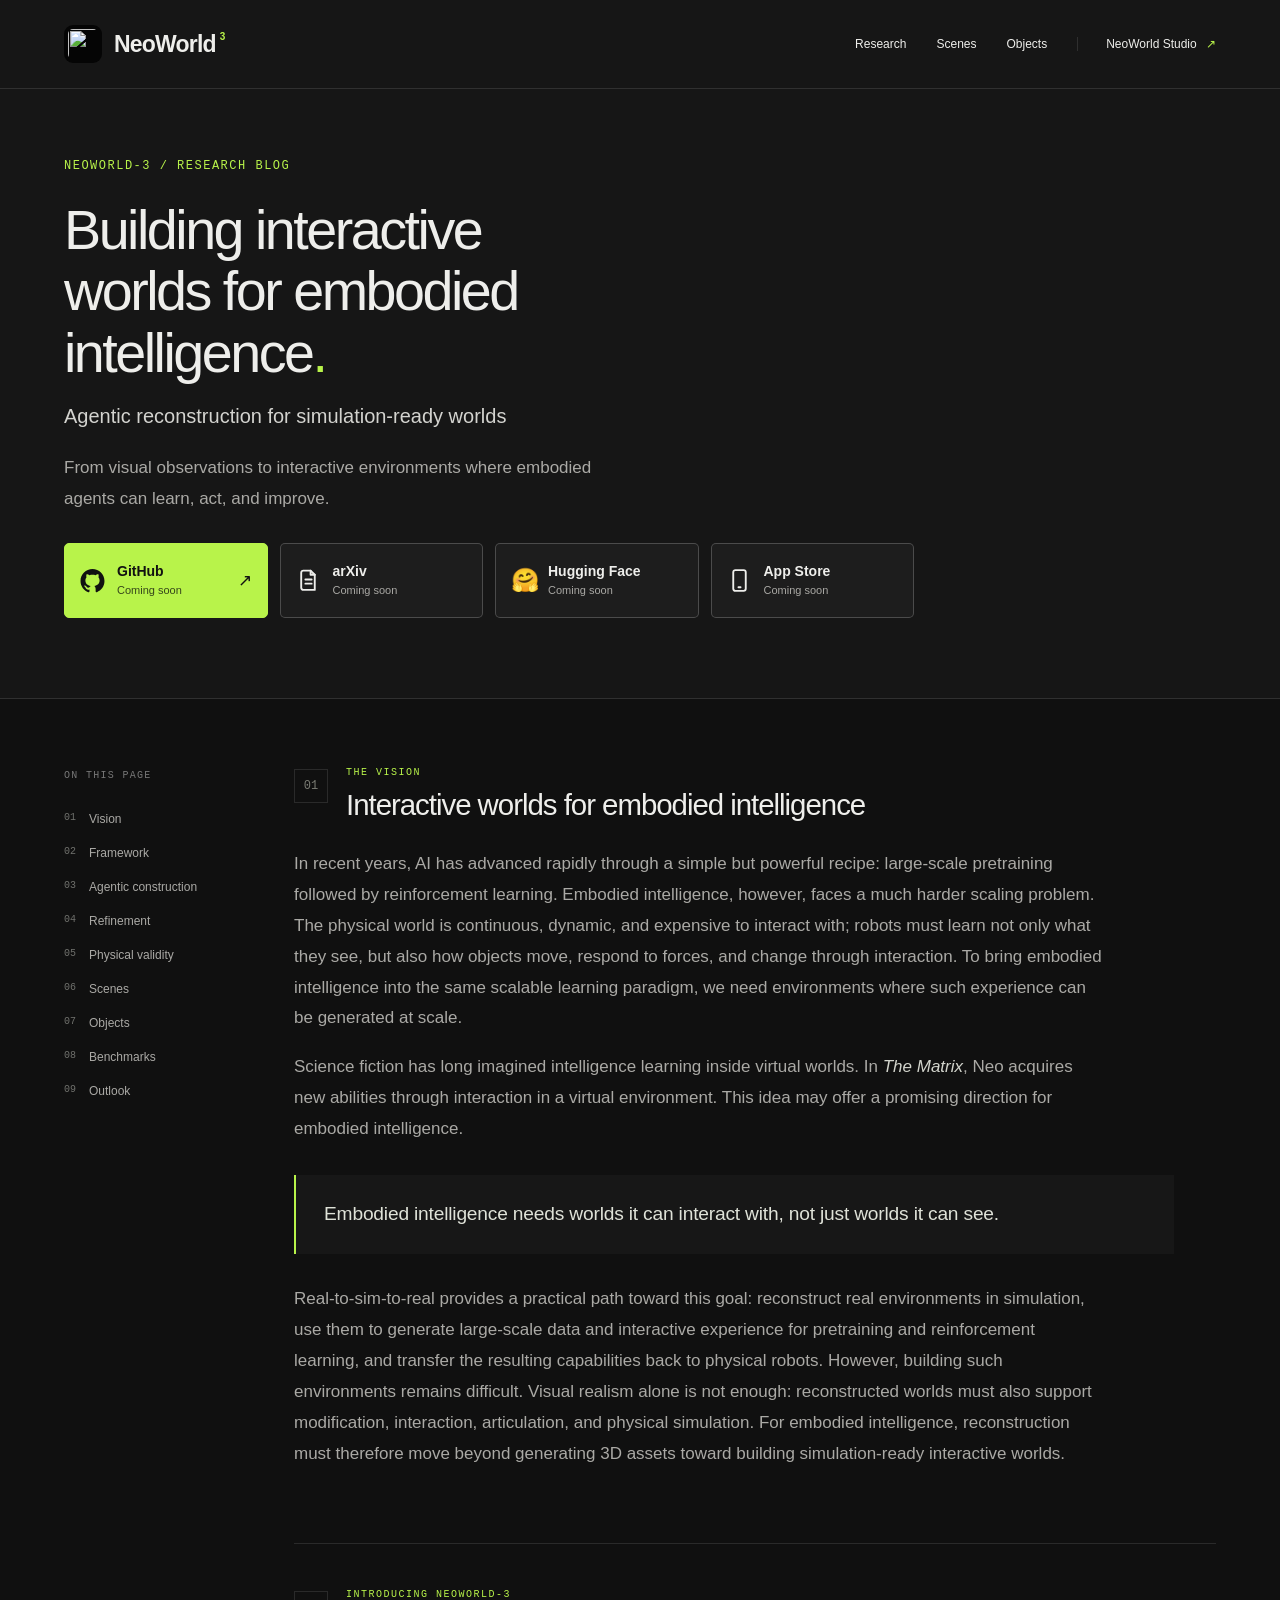
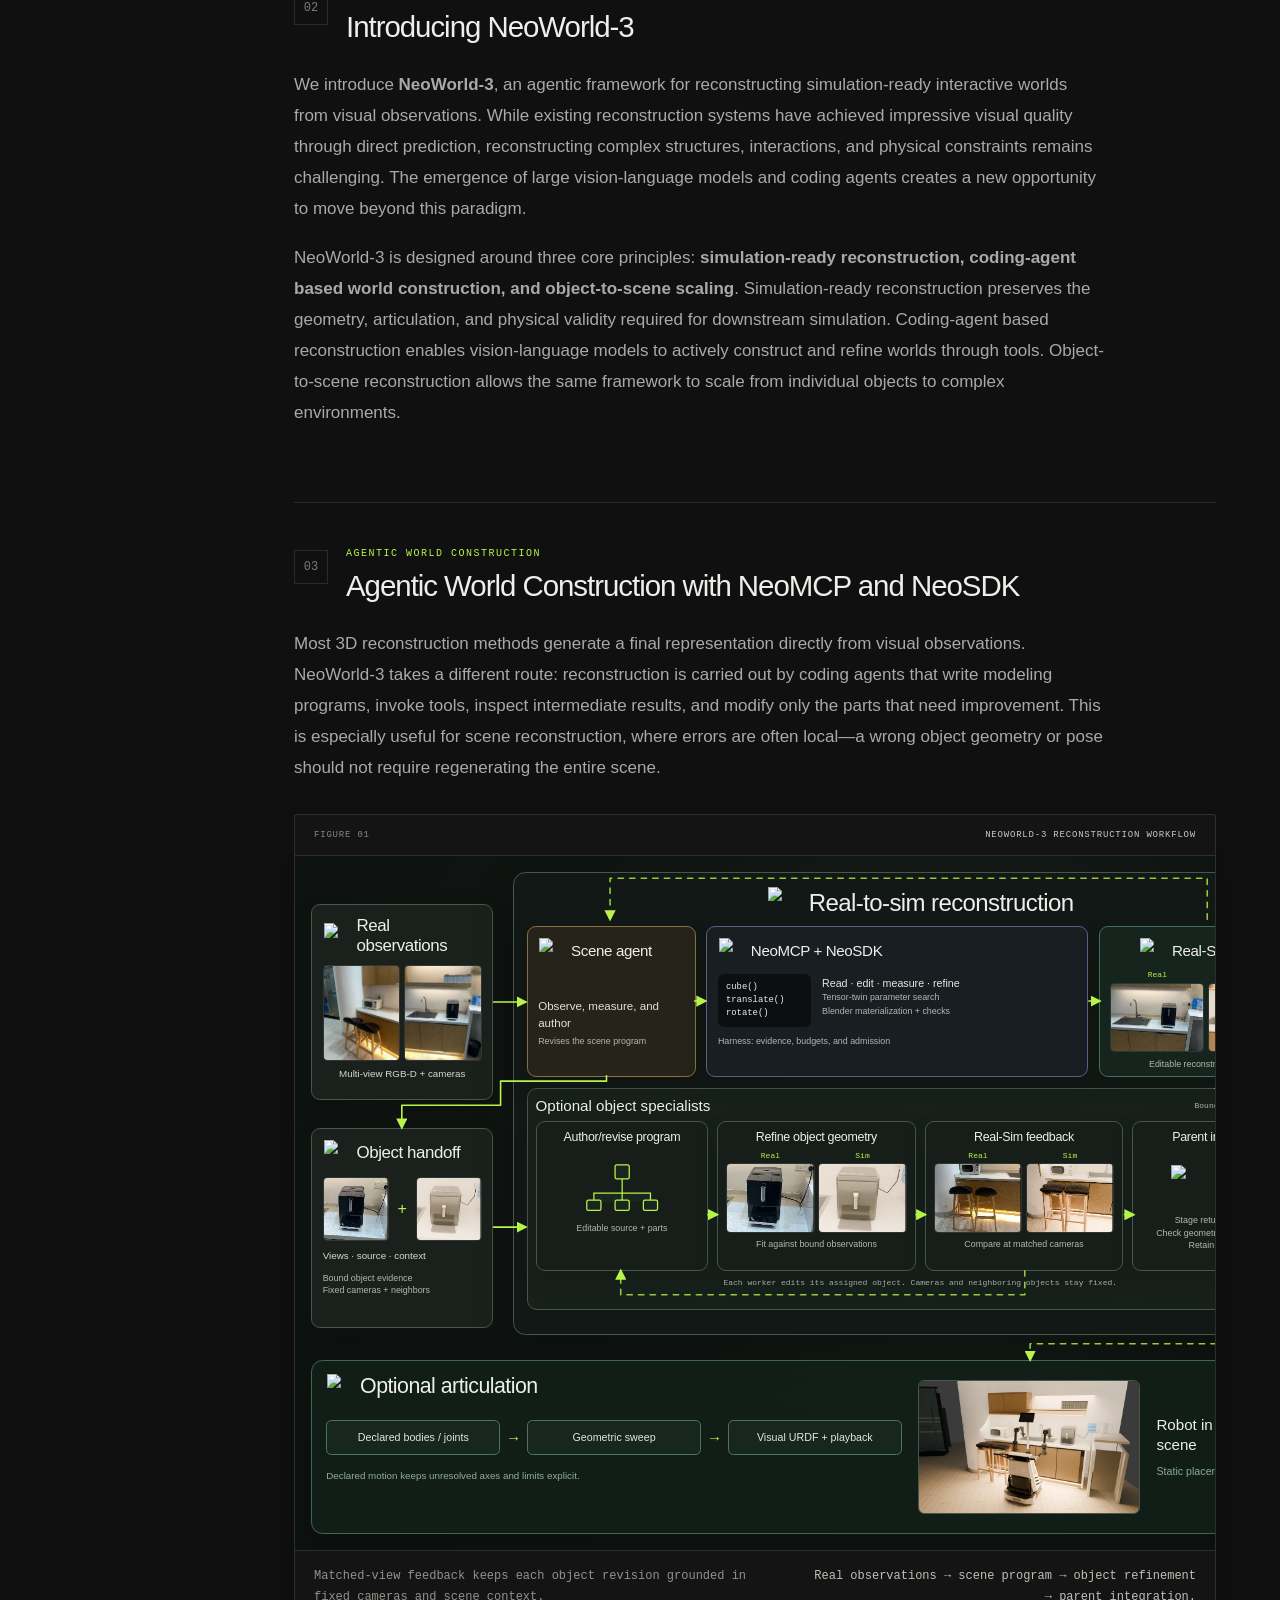
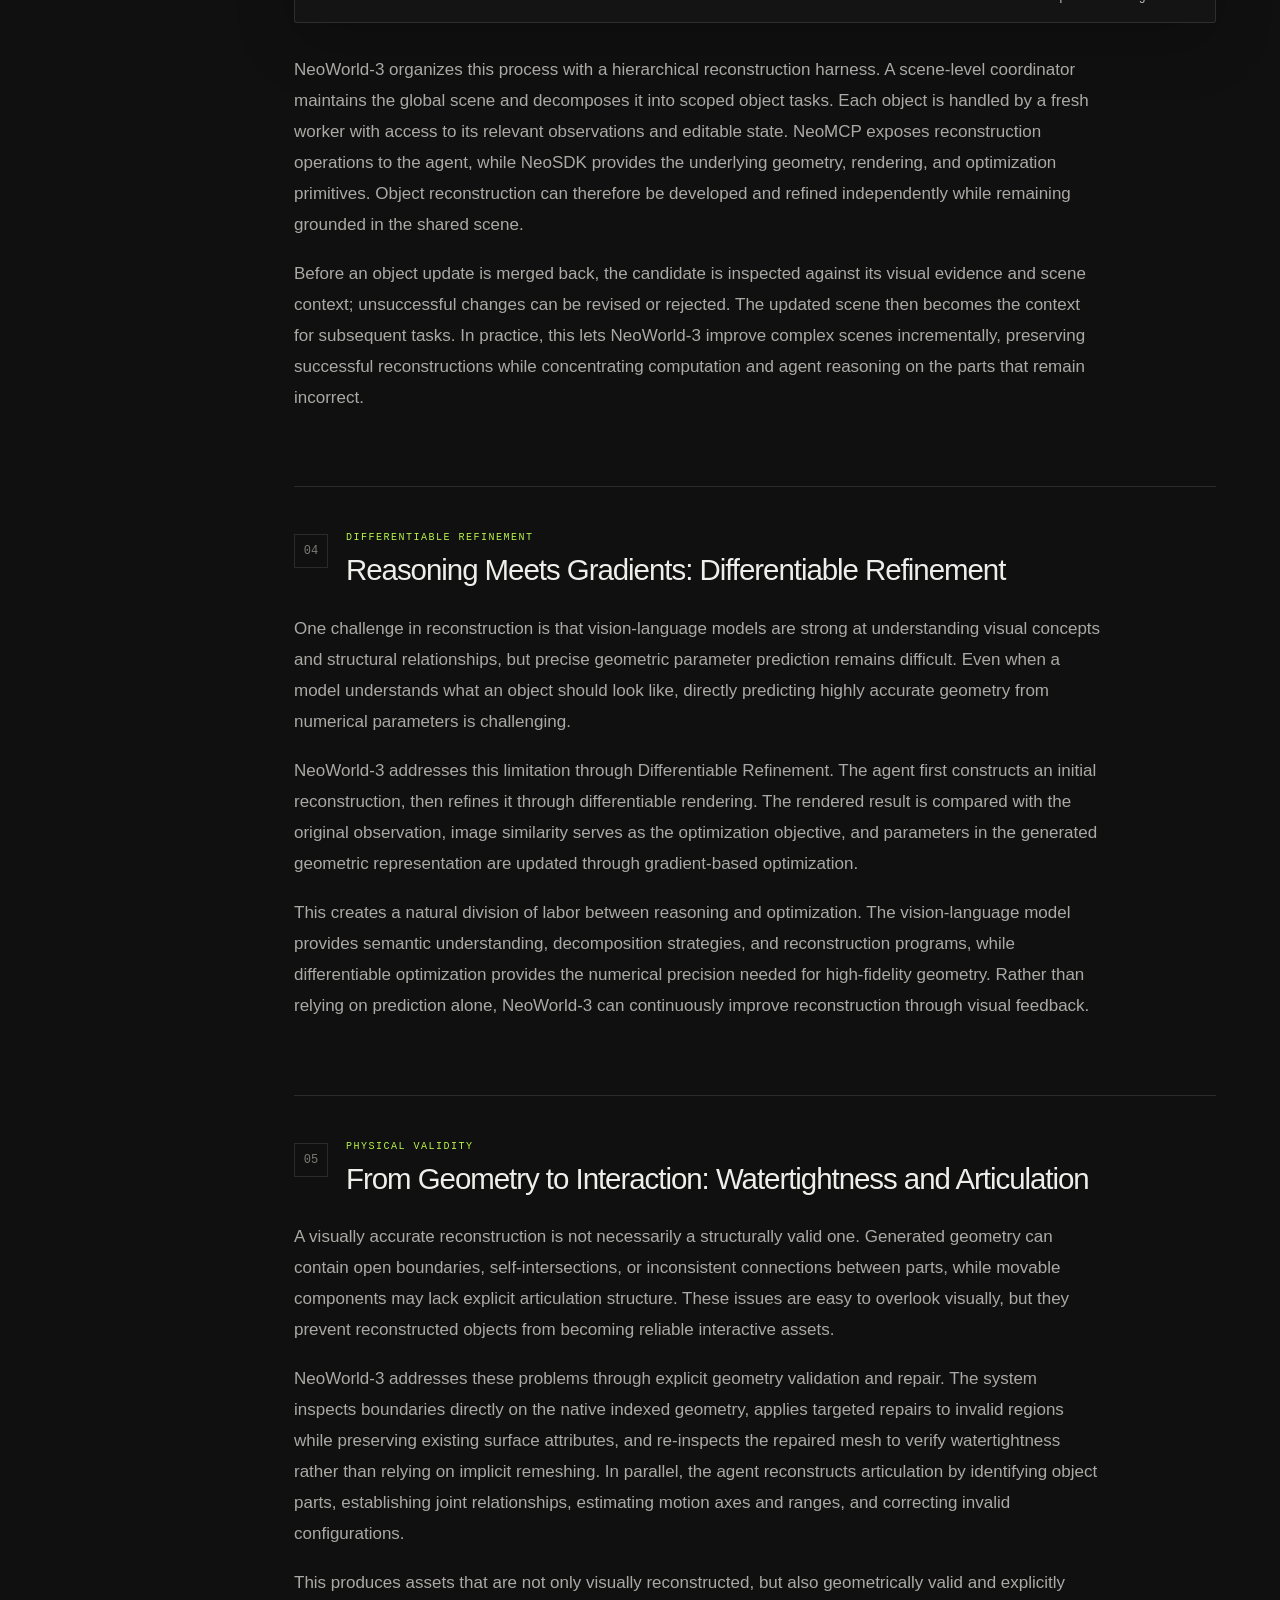
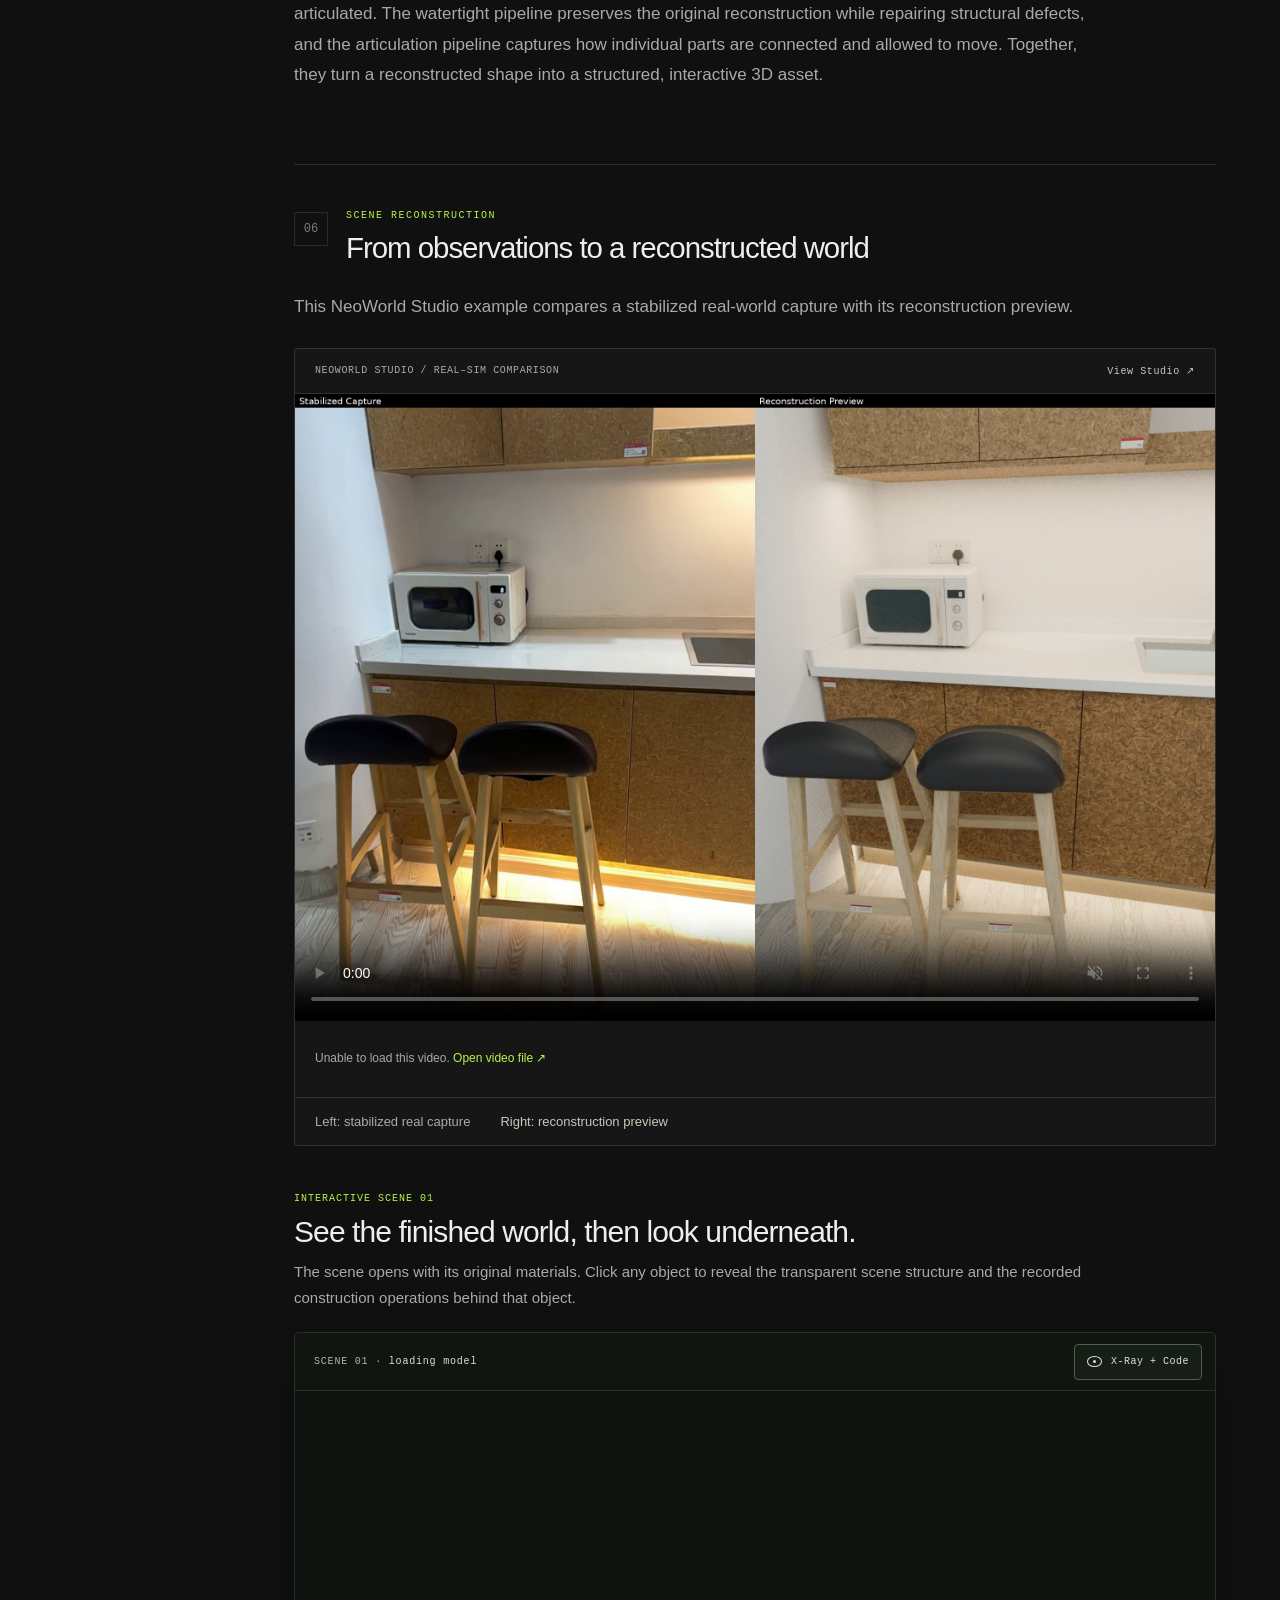
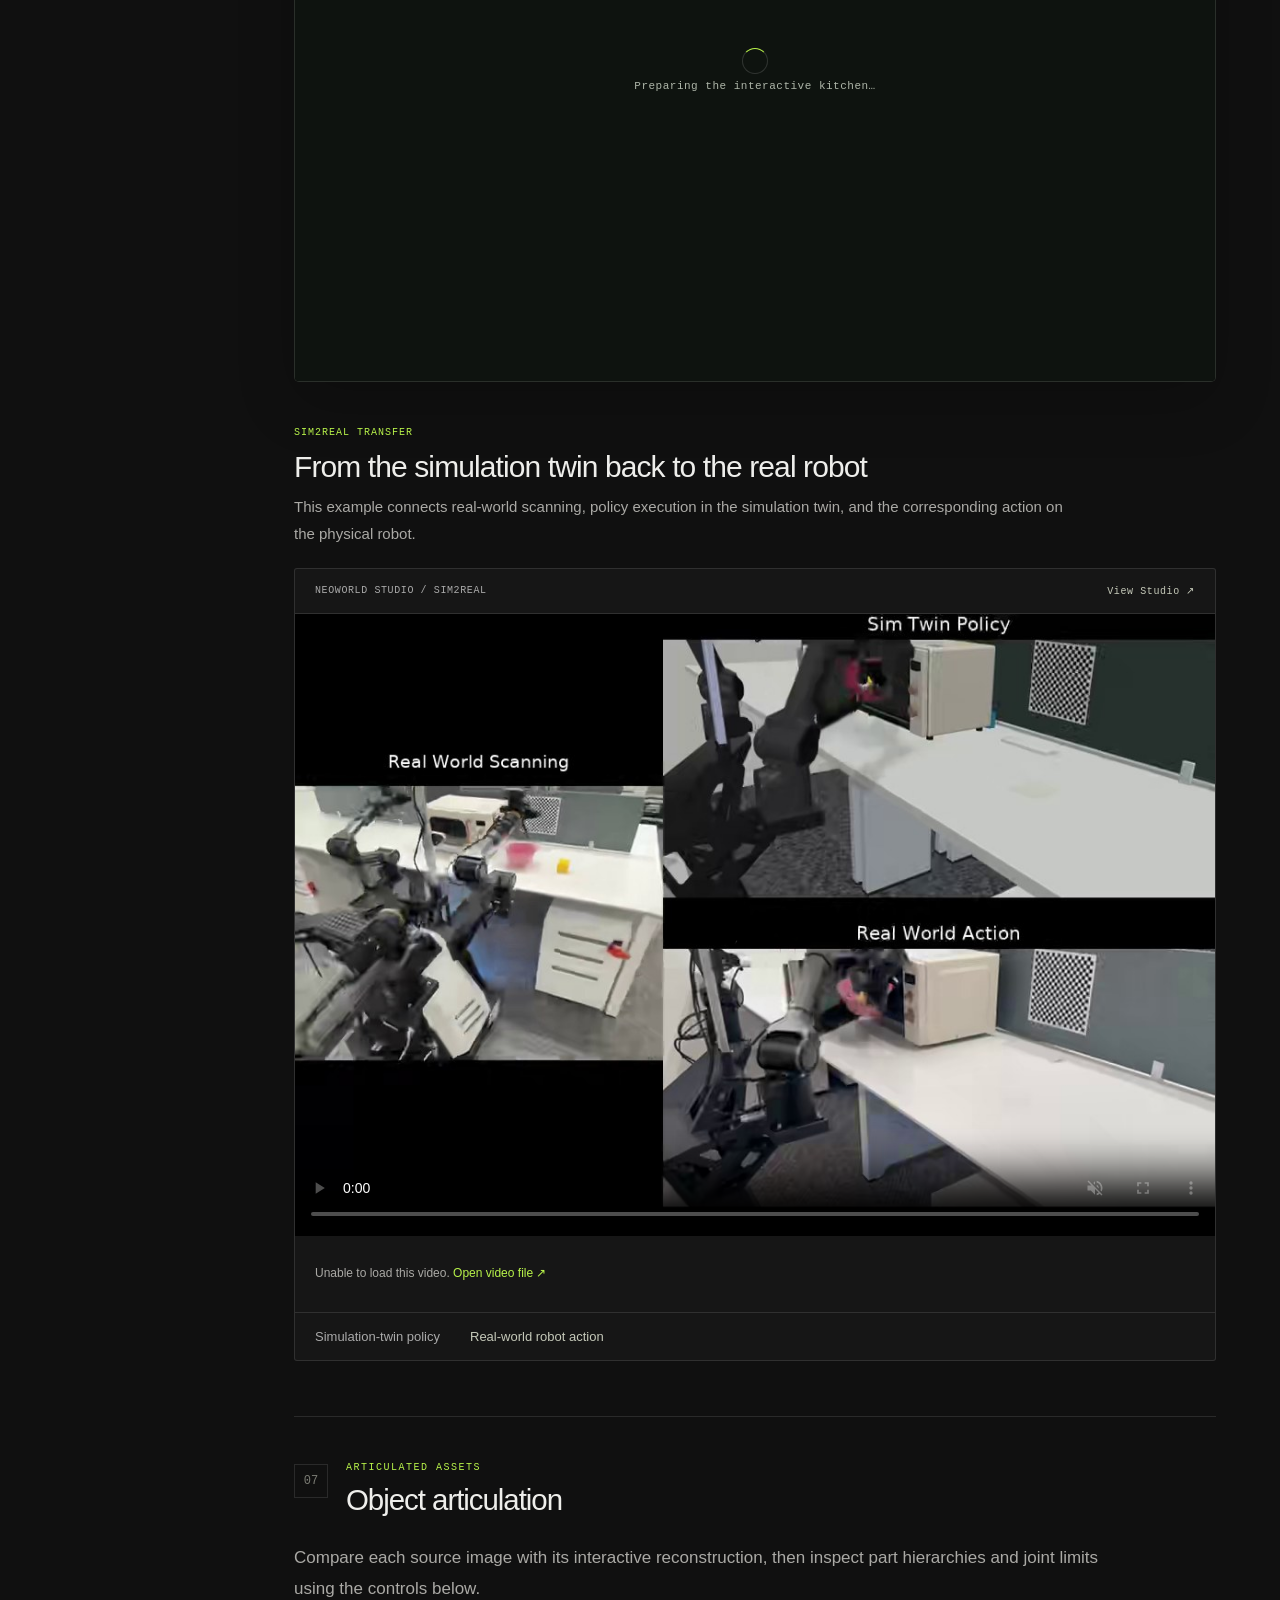
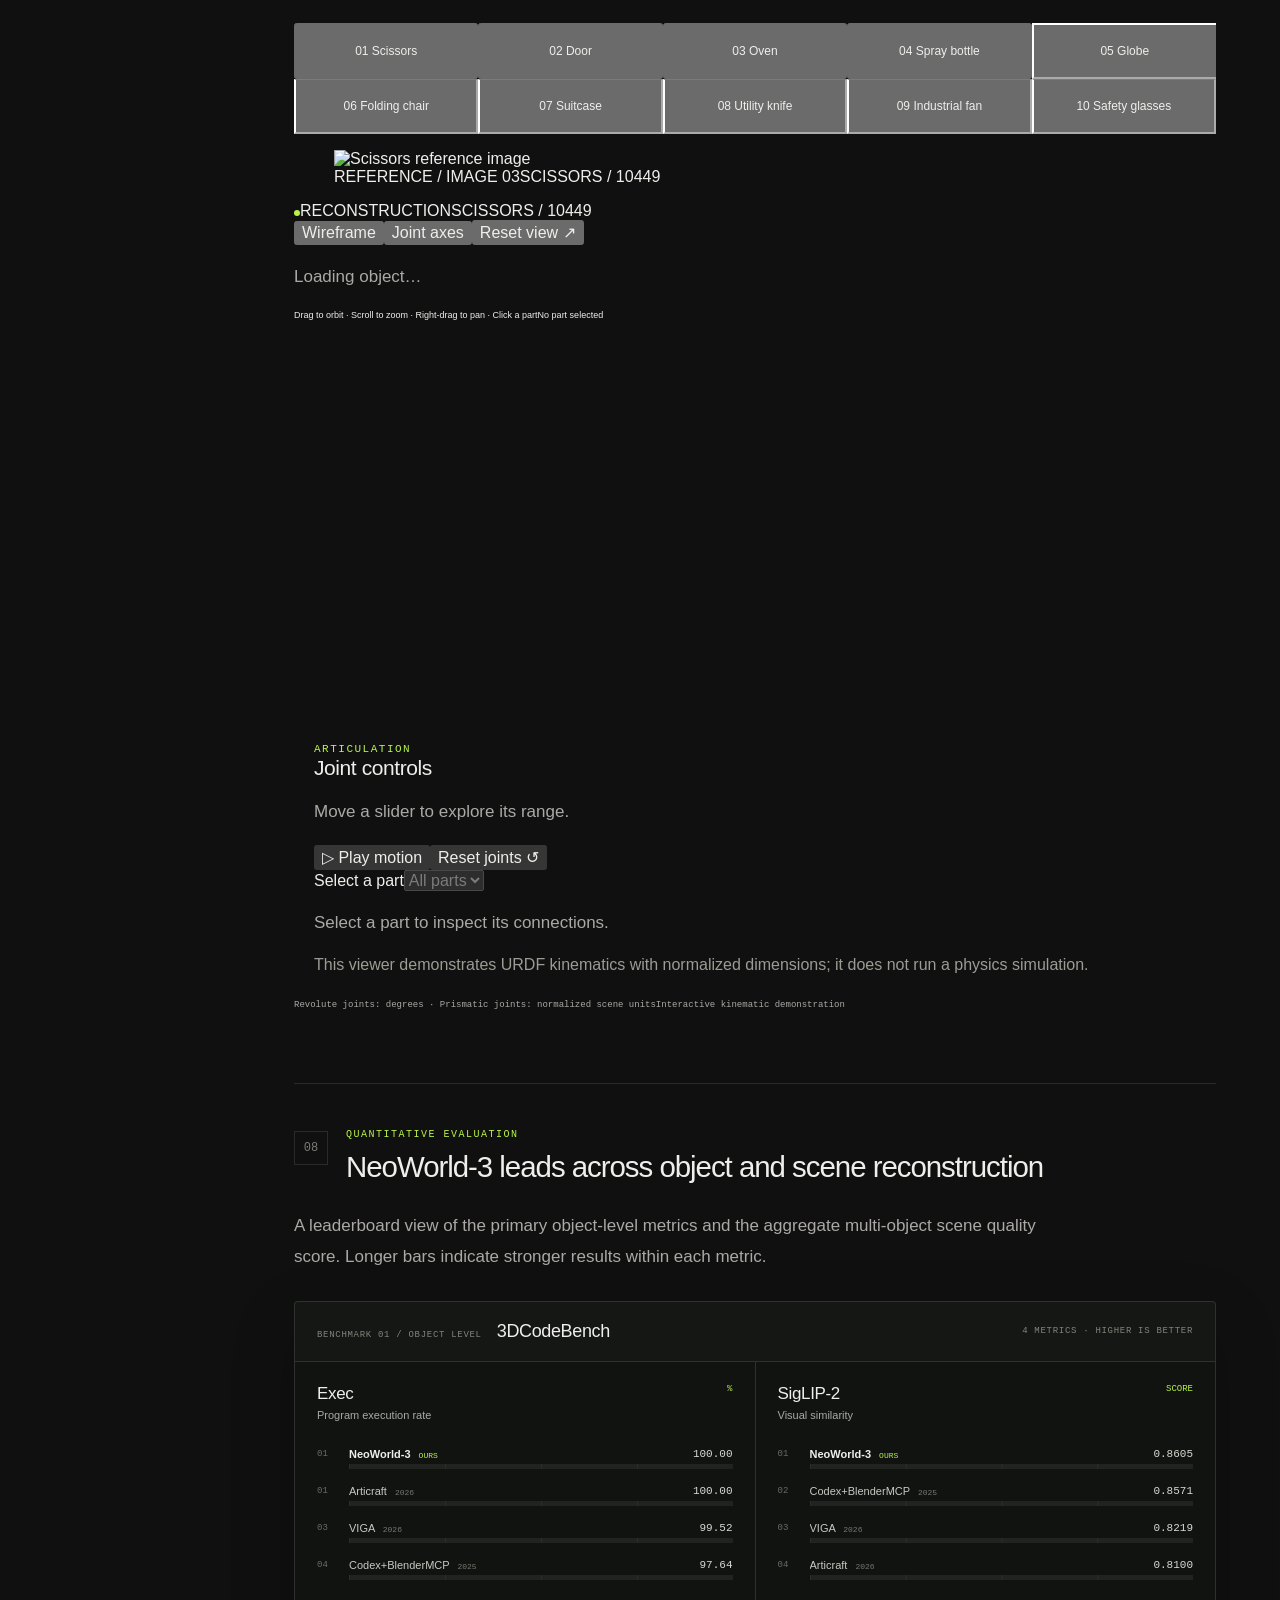
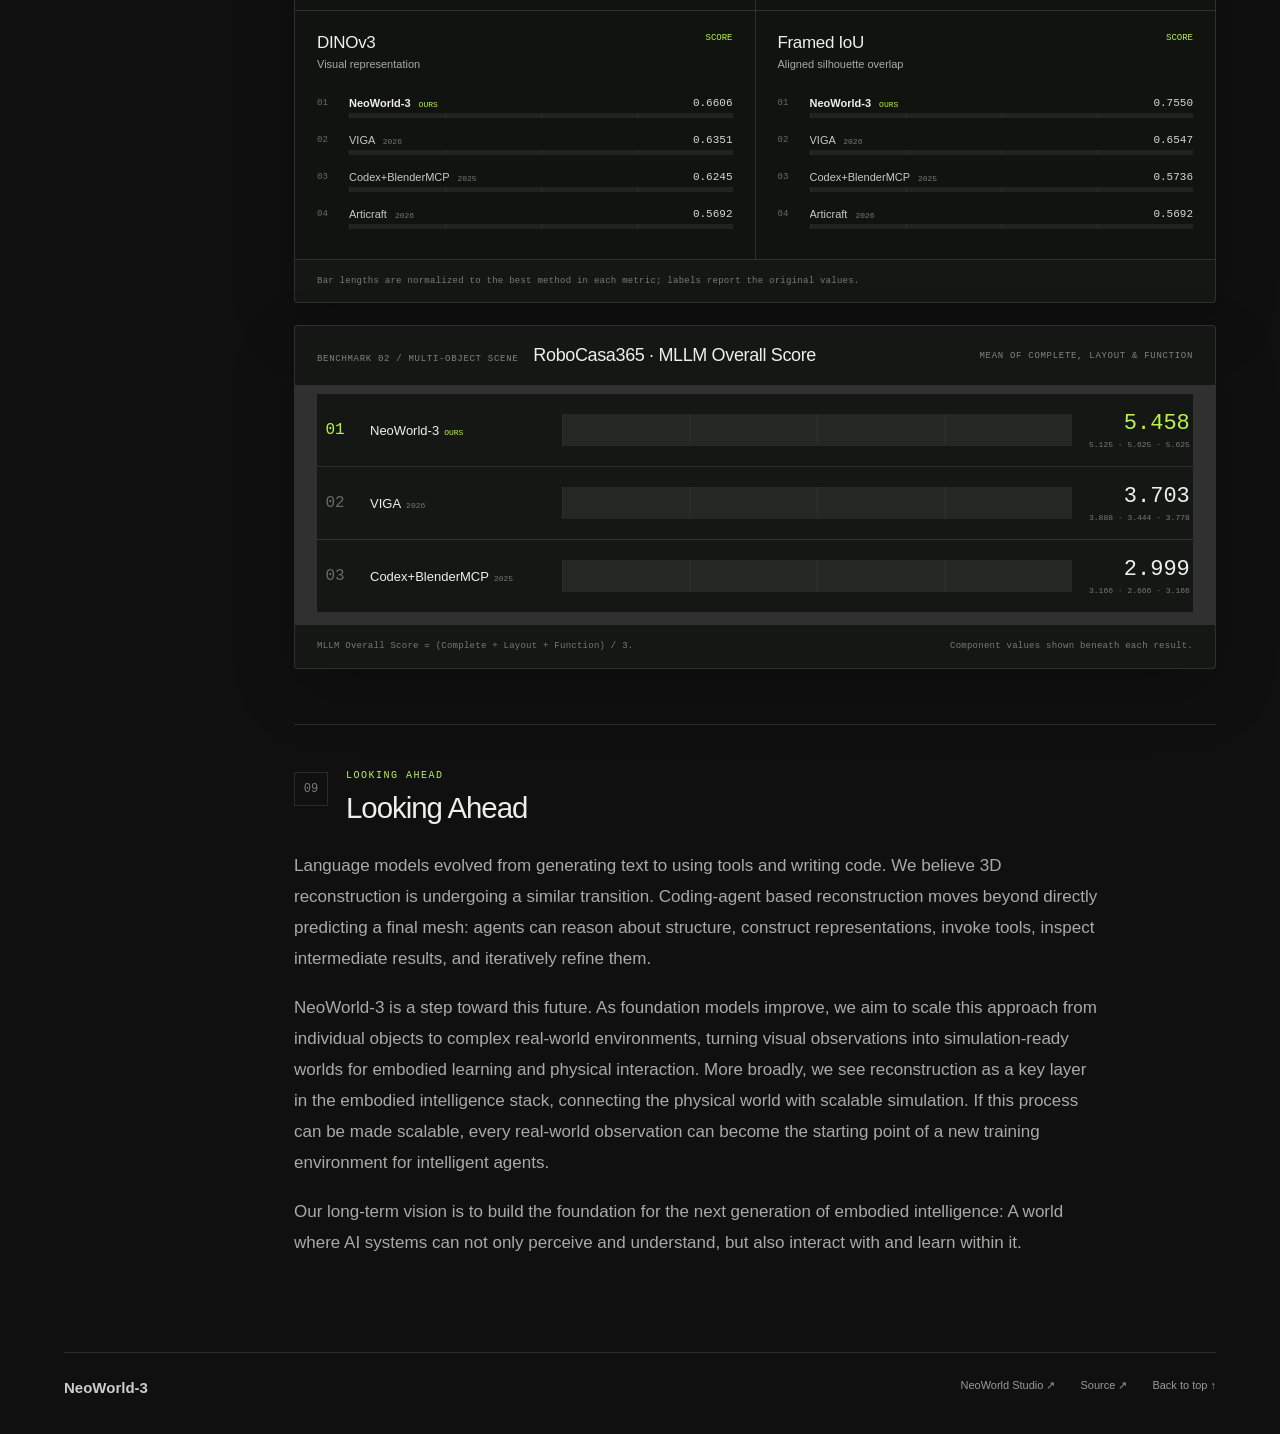
==== commit a68340fd: "Point website GitHub links to NeoWorldStudio" ====
--- a/preview/index.html
+++ b/preview/index.html
@@ -38,7 +38,7 @@
         <p class="cover-subtitle reveal">Agentic reconstruction for simulation-ready worlds</p>
         <p class="cover-summary reveal">From visual observations to interactive environments where embodied agents can learn, act, and improve.</p>
         <div class="project-links reveal" aria-label="Project resources">
-          <a class="resource-card resource-card-github" href="https://github.com/NeoWorldProject/Studio" target="_blank" rel="noopener noreferrer" aria-label="GitHub repository, release coming soon">
+          <a class="resource-card resource-card-github" href="https://github.com/NeoWorldProject/NeoWorldStudio" target="_blank" rel="noopener noreferrer" aria-label="GitHub repository, release coming soon">
             <svg class="resource-icon" viewBox="0 0 24 24" fill="currentColor" aria-hidden="true"><path d="M10.226 17.284c-2.965-.36-5.054-2.493-5.054-5.256 0-1.123.404-2.336 1.078-3.144-.292-.741-.247-2.314.09-2.965.898-.112 2.111.36 2.83 1.01.853-.269 1.752-.404 2.853-.404 1.1 0 1.999.135 2.807.382.696-.629 1.932-1.1 2.83-.988.315.606.36 2.179.067 2.942.72.854 1.101 2 1.101 3.167 0 2.763-2.089 4.852-5.098 5.234.763.494 1.28 1.572 1.28 2.807v2.336c0 .674.561 1.056 1.235.786 4.066-1.55 7.255-5.615 7.255-10.646C23.5 6.188 18.334 1 11.978 1 5.62 1 .5 6.188.5 12.545c0 4.986 3.167 9.12 7.435 10.669.606.225 1.19-.18 1.19-.786V20.63a2.9 2.9 0 0 1-1.078.224c-1.483 0-2.359-.808-2.987-2.313-.247-.607-.517-.966-1.034-1.033-.27-.023-.359-.135-.359-.27 0-.27.45-.471.898-.471.652 0 1.213.404 1.797 1.235.45.651.921.943 1.483.943.561 0 .92-.202 1.437-.719.382-.381.674-.718.944-.943"/></svg>
             <span class="resource-copy"><strong>GitHub</strong><small>Coming soon</small></span><span class="resource-arrow" aria-hidden="true">↗</span>
           </a>
@@ -423,7 +423,7 @@
       </article>
     </div>
   </main>
-  <footer class="site-footer"><a class="footer-brand" href="#top">NeoWorld-3</a><div><a href="https://neoworldproject.github.io/Studio/?lang=en" target="_blank" rel="noopener">NeoWorld Studio ↗</a><a href="https://github.com/mulan2022/NeoWorld" target="_blank" rel="noopener">Source ↗</a><a href="#top">Back to top ↑</a></div></footer>
+  <footer class="site-footer"><a class="footer-brand" href="#top">NeoWorld-3</a><div><a href="https://neoworldproject.github.io/Studio/?lang=en" target="_blank" rel="noopener">NeoWorld Studio ↗</a><a href="https://github.com/NeoWorldProject/NeoWorldStudio" target="_blank" rel="noopener">Source ↗</a><a href="#top">Back to top ↑</a></div></footer>
   <dialog class="method-lightbox" id="method-lightbox" aria-label="Enlarged workflow image">
     <figure>
       <button class="method-lightbox-close" type="button" aria-label="Close enlarged image">Close ×</button>
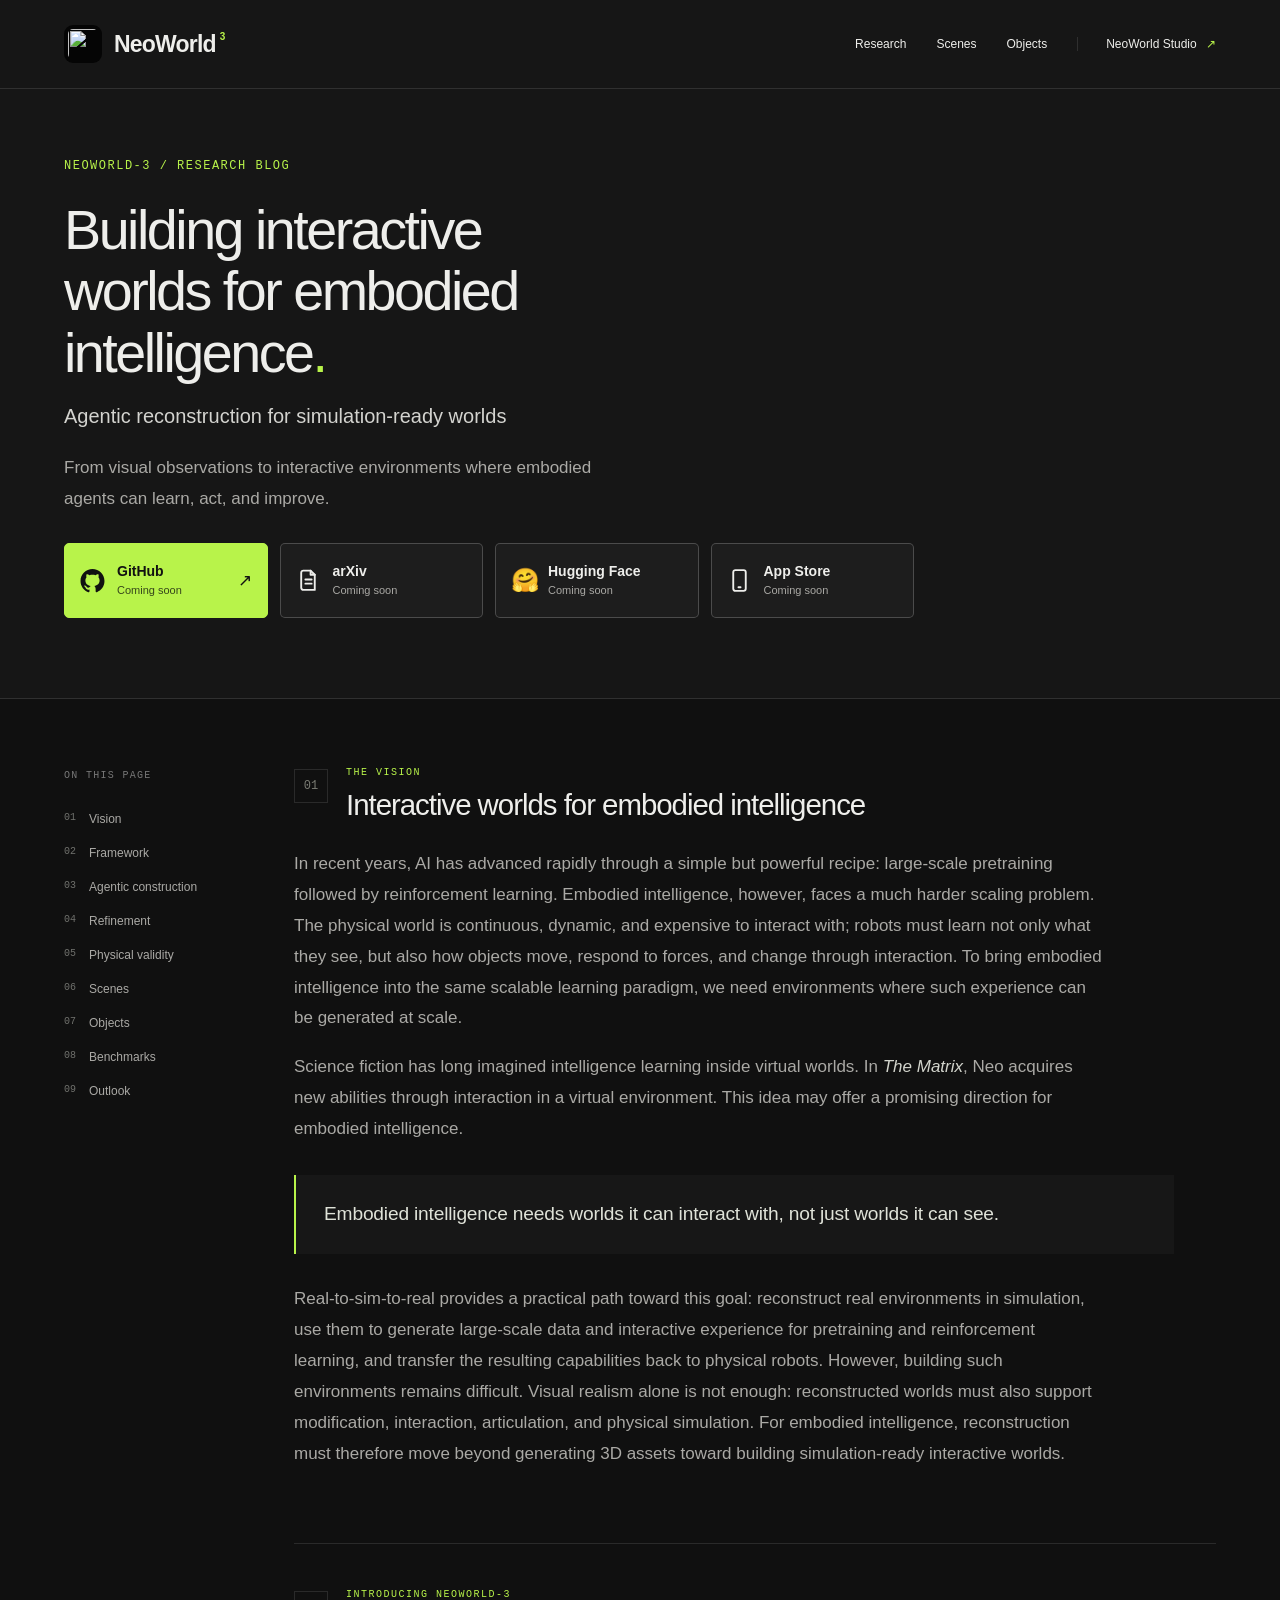
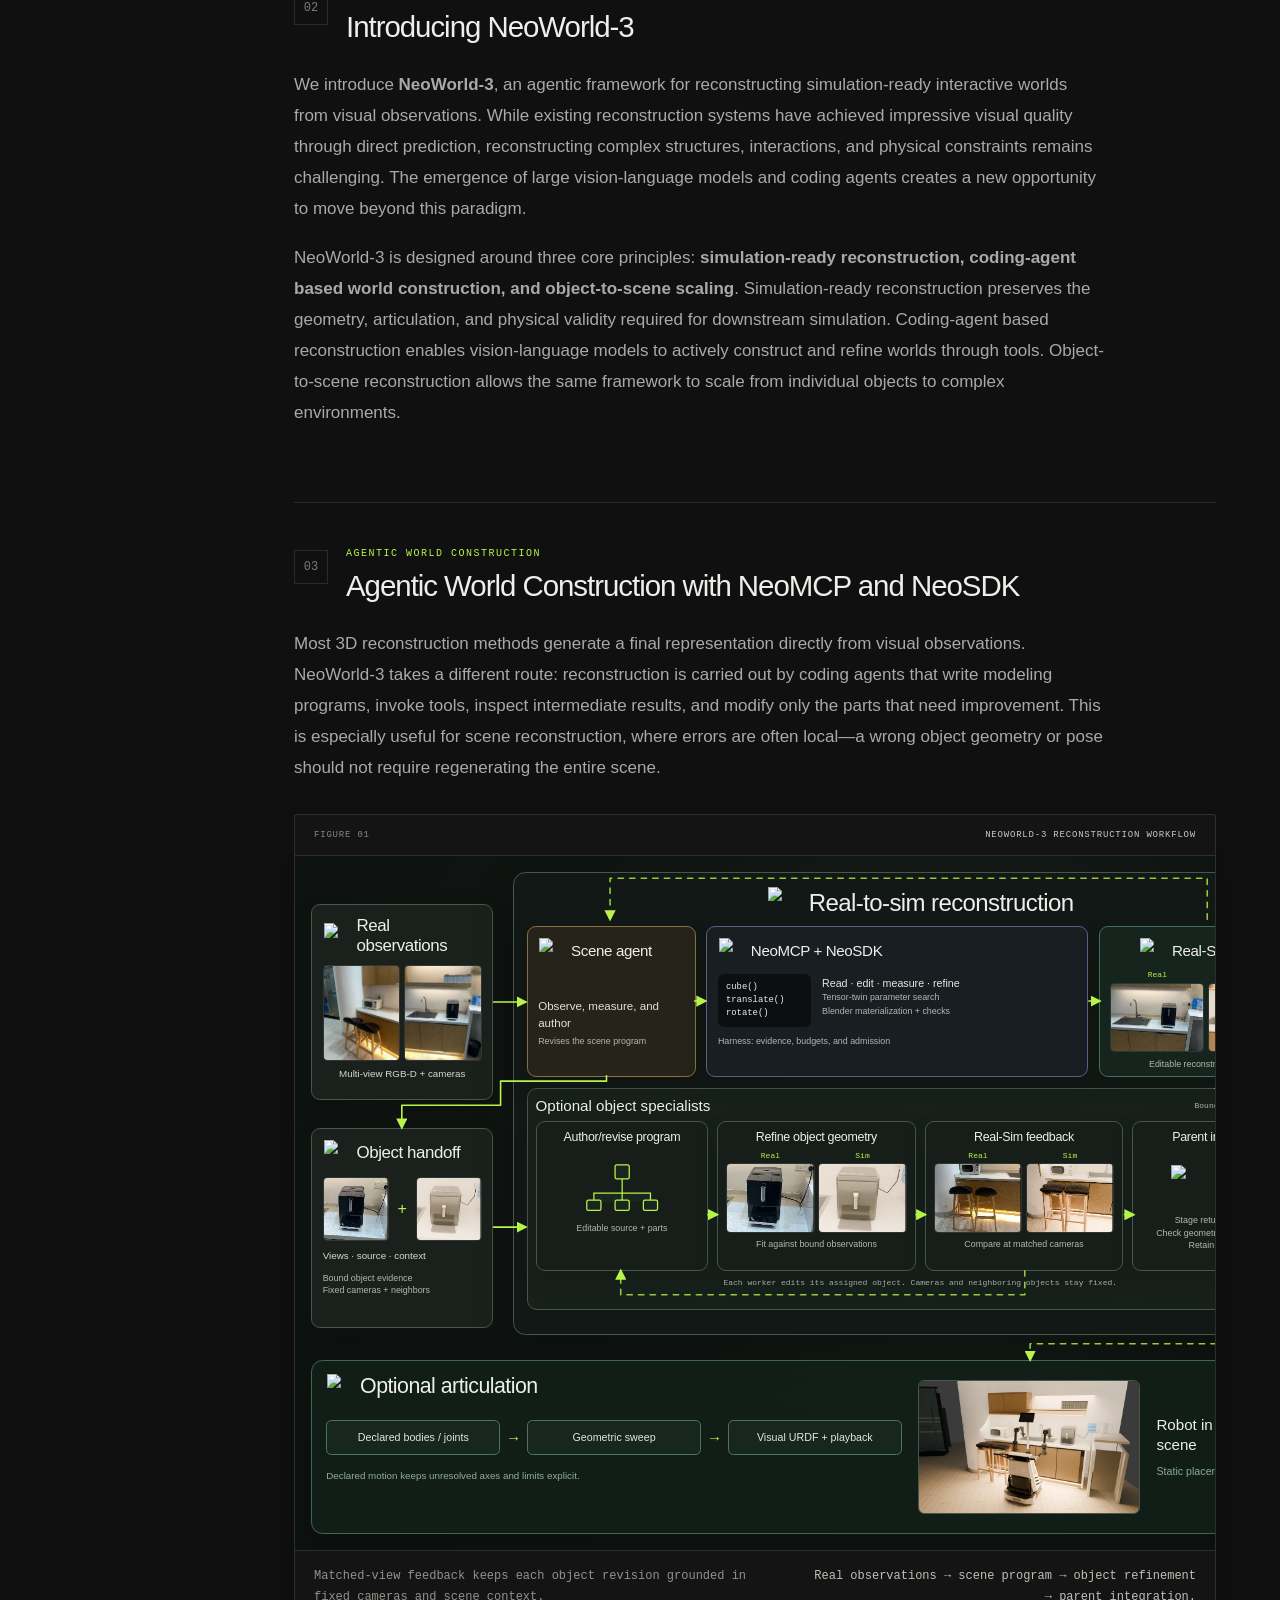
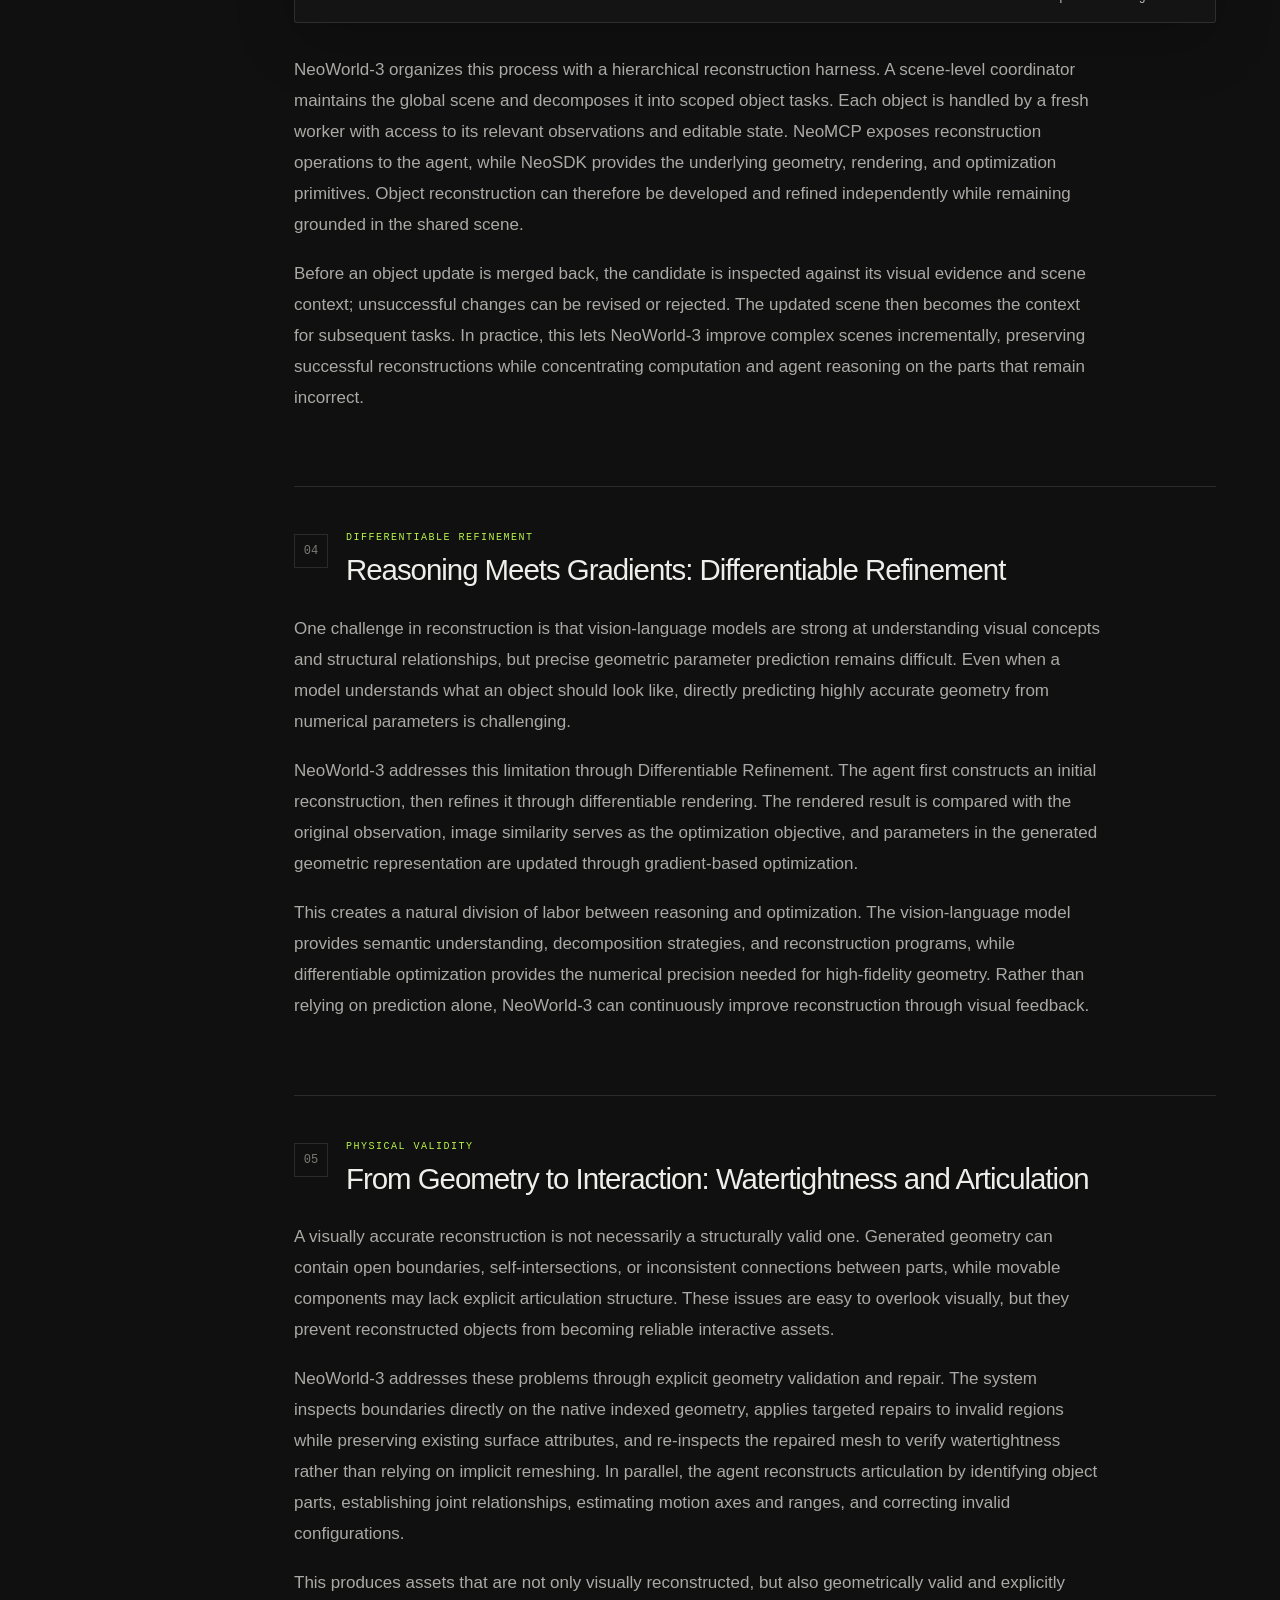
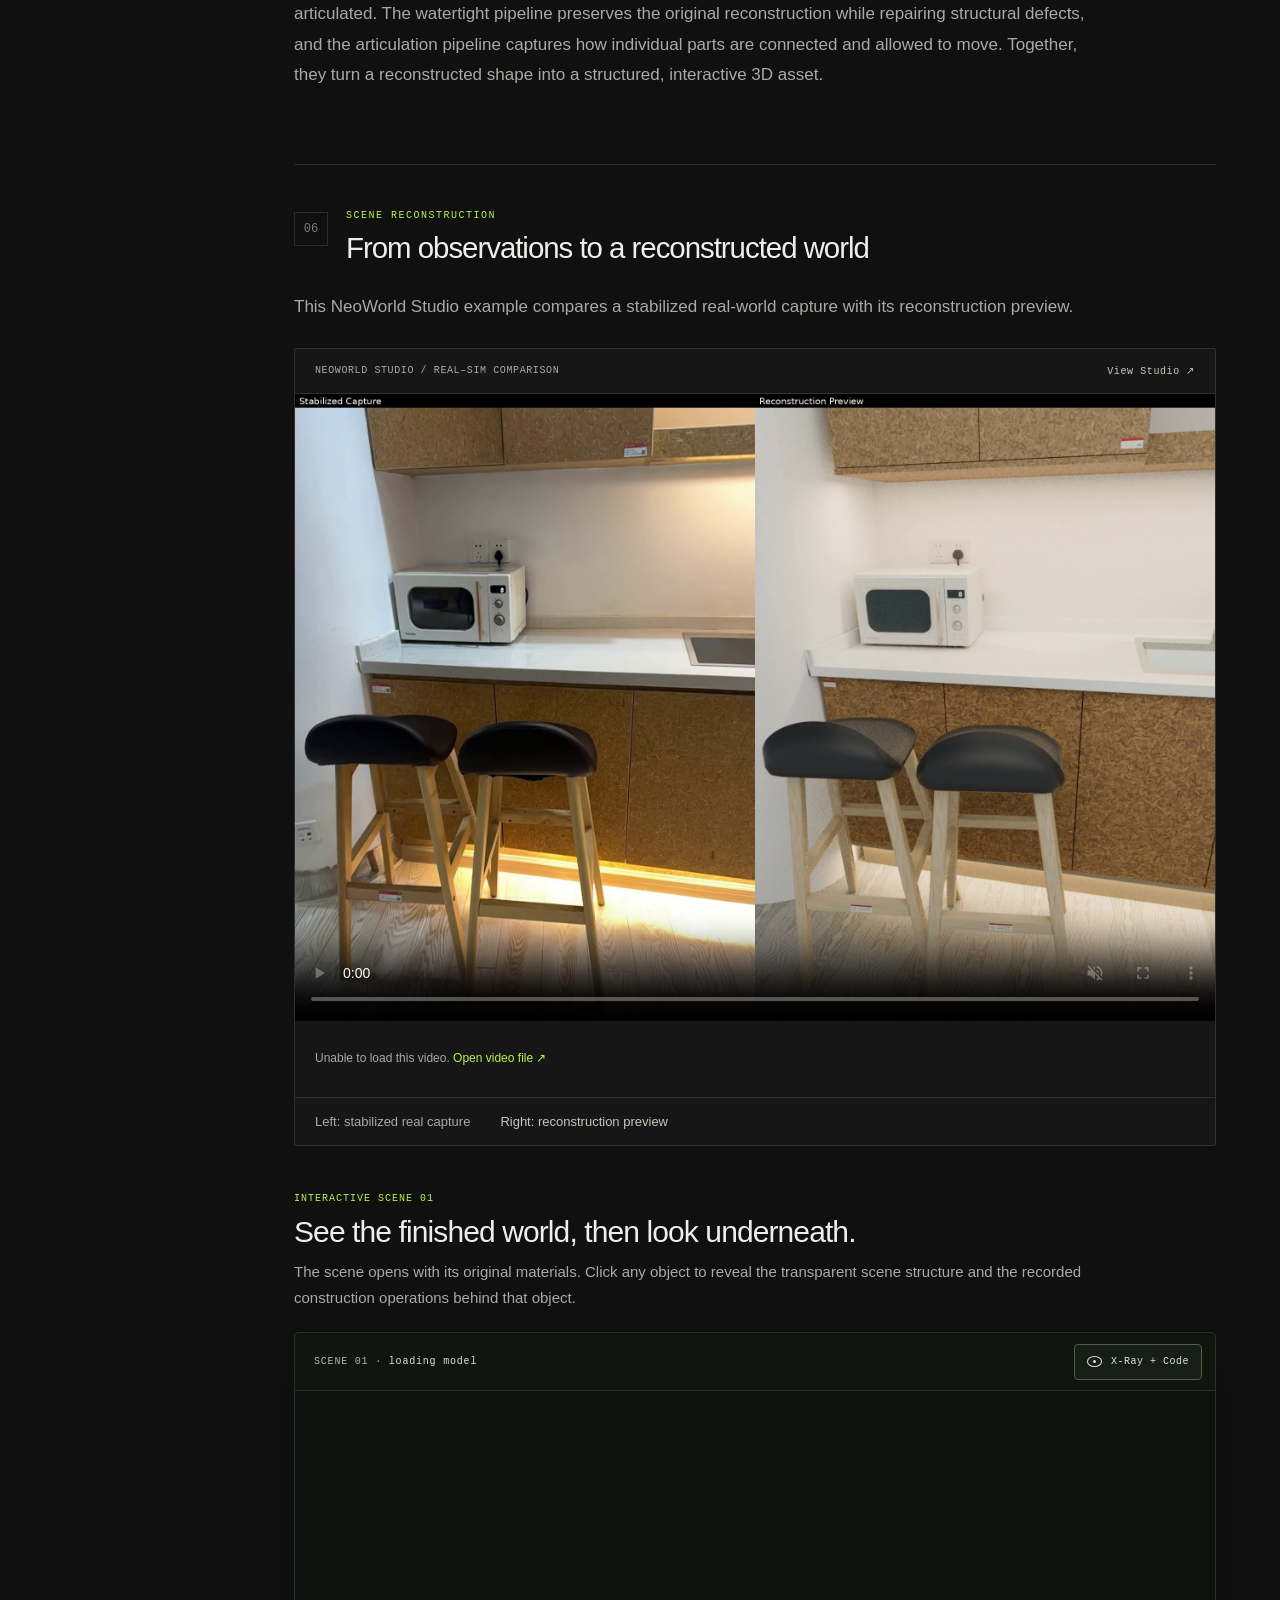
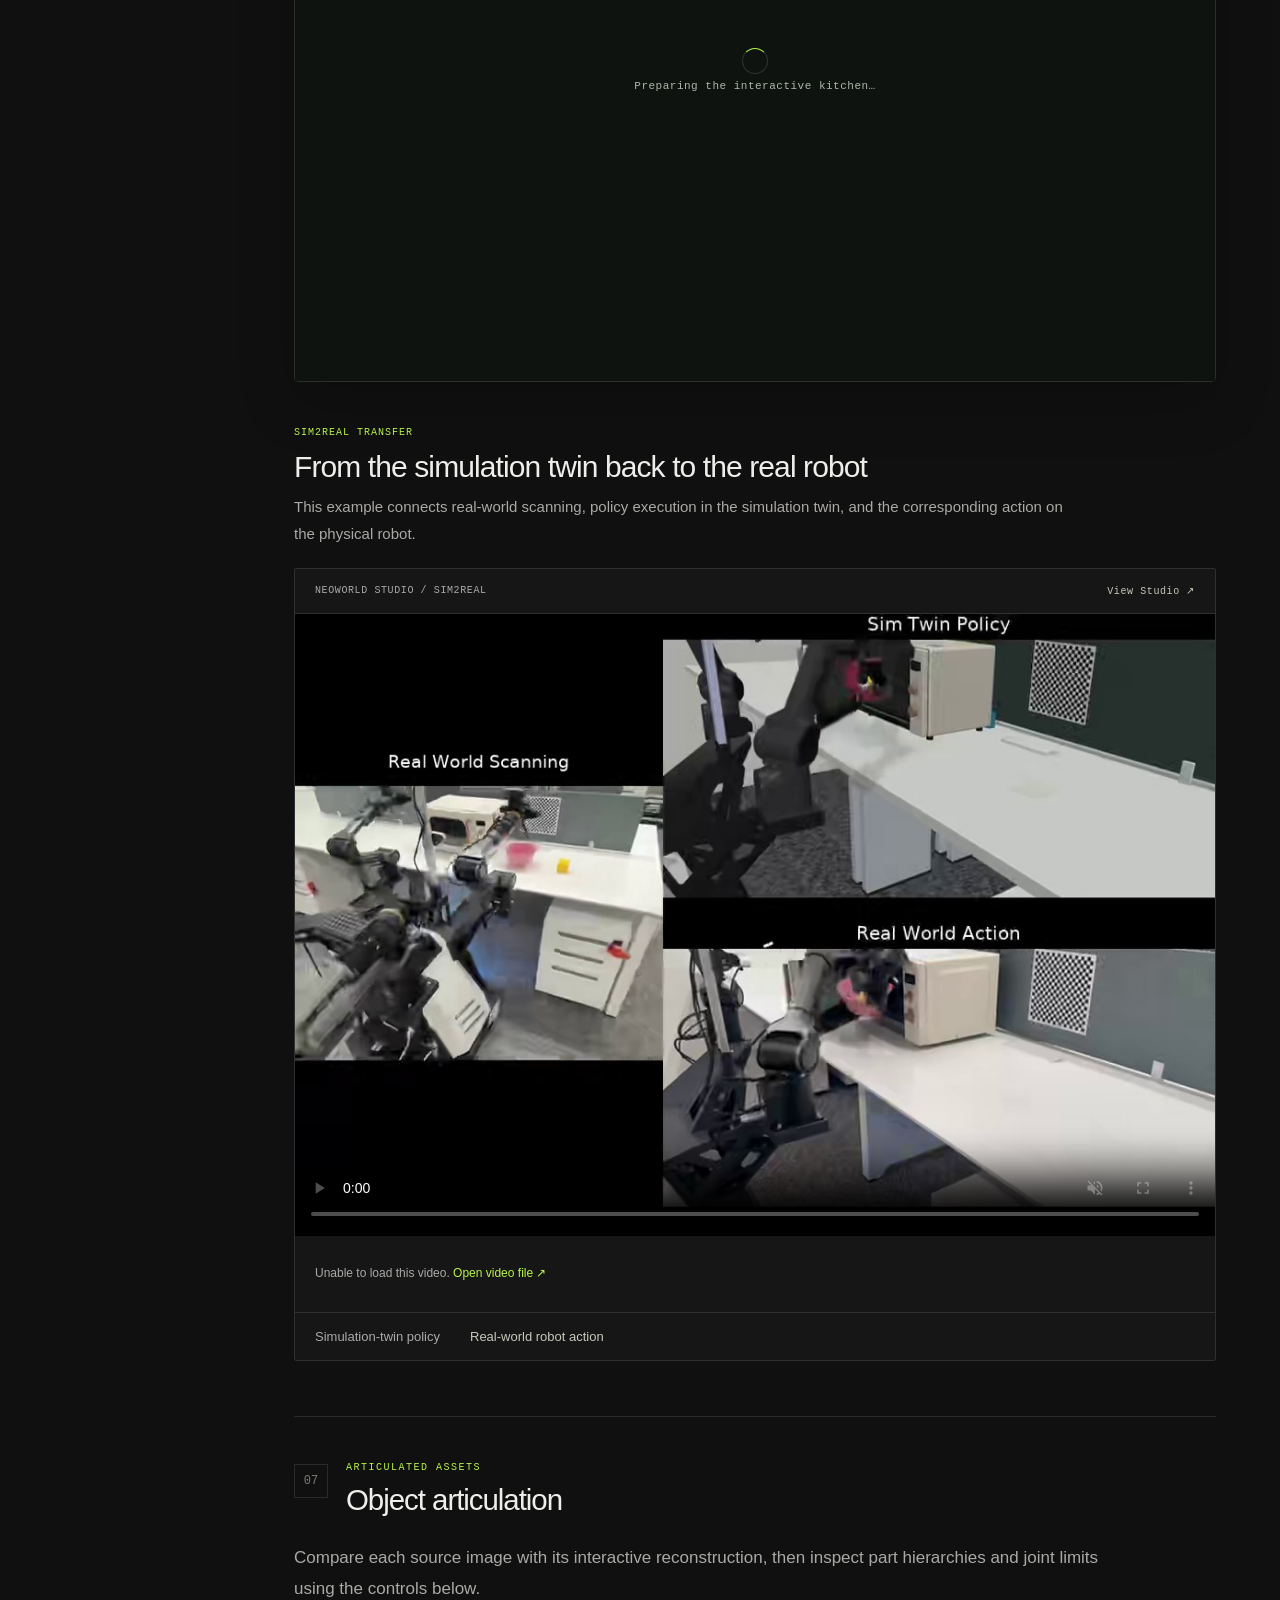
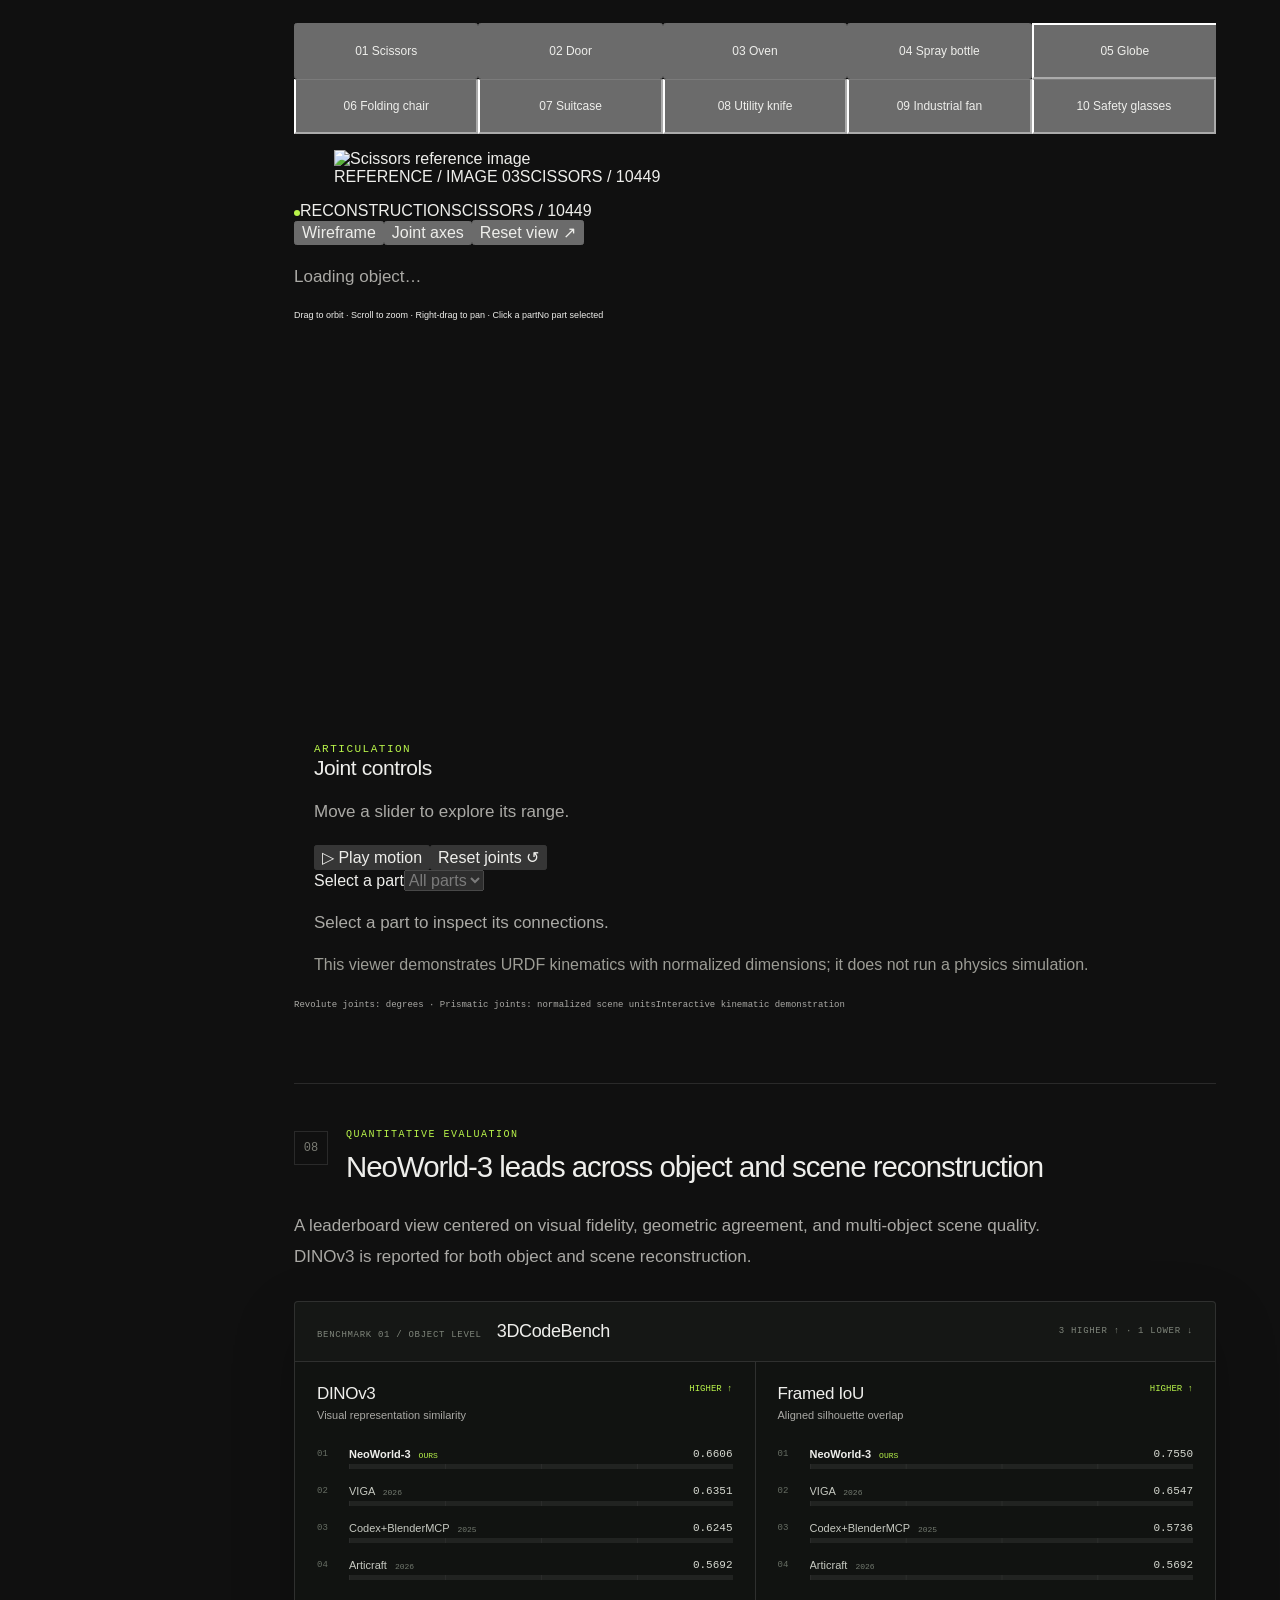
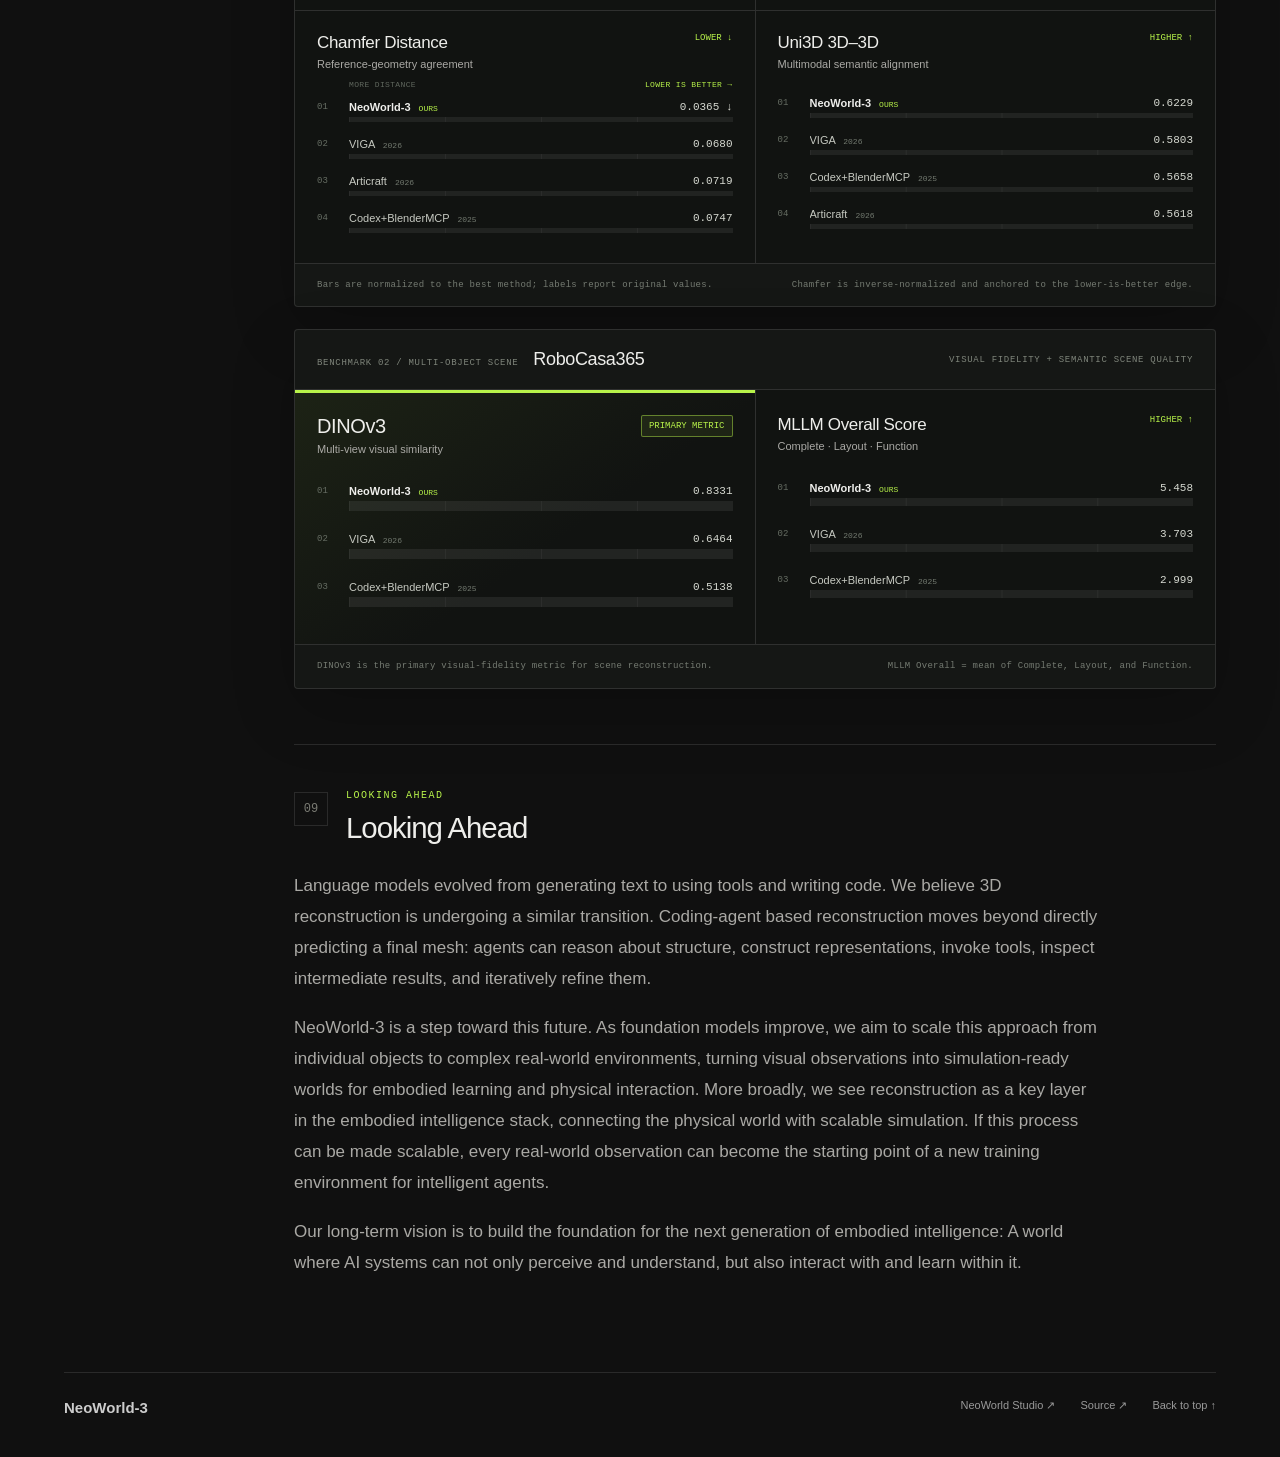
==== commit e9880b54: "Refine reconstruction benchmark metrics" ====
--- a/preview/index.html
+++ b/preview/index.html
@@ -11,7 +11,7 @@
   <link rel="icon" type="image/svg+xml" href="brand/neoworld-favicon.svg?v=black-7">
   <title>NeoWorld-3 — Building Interactive Worlds for Embodied Intelligence</title>
   <script>document.documentElement.classList.add('js');const theme=new URLSearchParams(location.search).get('theme');if(theme==='light'||theme==='ocean')document.documentElement.classList.add(`theme-${theme}`);if(theme==='ocean')document.querySelector('meta[name="theme-color"]').content='#0b1420'</script>
-  <link rel="stylesheet" href="style.css?v=benchmarks-36">
+  <link rel="stylesheet" href="style.css?v=benchmarks-37">
   <script defer src="vendor/three.min.js"></script>
   <script defer src="vendor/OrbitControls.js"></script>
   <script defer src="vendor/GLTFLoader.js"></script>
@@ -350,36 +350,16 @@
   </section>
         <section class="article-section benchmark-section" id="benchmarks" aria-labelledby="benchmarks-heading">
           <div class="section-heading"><span class="section-number">08</span><div><p class="eyebrow">QUANTITATIVE EVALUATION</p><h2 id="benchmarks-heading">NeoWorld-3 leads across object and scene reconstruction</h2></div></div>
-          <p class="section-intro">A leaderboard view of the primary object-level metrics and the aggregate multi-object scene quality score. Longer bars indicate stronger results within each metric.</p>
+          <p class="section-intro">A leaderboard view centered on visual fidelity, geometric agreement, and multi-object scene quality. DINOv3 is reported for both object and scene reconstruction.</p>
 
           <figure class="benchmark-card benchmark-object" aria-labelledby="object-benchmark-title">
             <figcaption class="benchmark-card-head">
               <span><small>BENCHMARK 01 / OBJECT LEVEL</small><strong id="object-benchmark-title">3DCodeBench</strong></span>
-              <span class="benchmark-card-note">4 metrics · higher is better</span>
+              <span class="benchmark-card-note">3 higher ↑ · 1 lower ↓</span>
             </figcaption>
             <div class="benchmark-metric-grid">
-              <section class="metric-board" aria-labelledby="metric-exec">
-                <header><span><b id="metric-exec">Exec</b><small>Program execution rate</small></span><em>%</em></header>
-                <ol class="score-list">
-                  <li style="--score:100%;--delay:0"><span class="score-rank">01</span><span class="score-method">NeoWorld-3 <small>OURS</small></span><span class="score-value">100.00</span><i class="score-track"><i class="score-fill score-fill-ours"></i></i></li>
-                  <li style="--score:100%;--delay:1"><span class="score-rank">01</span><span class="score-method">Articraft <small>2026</small></span><span class="score-value">100.00</span><i class="score-track"><i class="score-fill"></i></i></li>
-                  <li style="--score:99.52%;--delay:2"><span class="score-rank">03</span><span class="score-method">VIGA <small>2026</small></span><span class="score-value">99.52</span><i class="score-track"><i class="score-fill"></i></i></li>
-                  <li style="--score:97.64%;--delay:3"><span class="score-rank">04</span><span class="score-method">Codex+BlenderMCP <small>2025</small></span><span class="score-value">97.64</span><i class="score-track"><i class="score-fill"></i></i></li>
-                </ol>
-              </section>
-
-              <section class="metric-board" aria-labelledby="metric-siglip">
-                <header><span><b id="metric-siglip">SigLIP-2</b><small>Visual similarity</small></span><em>score</em></header>
-                <ol class="score-list">
-                  <li style="--score:100%;--delay:0"><span class="score-rank">01</span><span class="score-method">NeoWorld-3 <small>OURS</small></span><span class="score-value">0.8605</span><i class="score-track"><i class="score-fill score-fill-ours"></i></i></li>
-                  <li style="--score:99.60%;--delay:1"><span class="score-rank">02</span><span class="score-method">Codex+BlenderMCP <small>2025</small></span><span class="score-value">0.8571</span><i class="score-track"><i class="score-fill"></i></i></li>
-                  <li style="--score:95.51%;--delay:2"><span class="score-rank">03</span><span class="score-method">VIGA <small>2026</small></span><span class="score-value">0.8219</span><i class="score-track"><i class="score-fill"></i></i></li>
-                  <li style="--score:94.13%;--delay:3"><span class="score-rank">04</span><span class="score-method">Articraft <small>2026</small></span><span class="score-value">0.8100</span><i class="score-track"><i class="score-fill"></i></i></li>
-                </ol>
-              </section>
-
               <section class="metric-board" aria-labelledby="metric-dino">
-                <header><span><b id="metric-dino">DINOv3</b><small>Visual representation</small></span><em>score</em></header>
+                <header><span><b id="metric-dino">DINOv3</b><small>Visual representation similarity</small></span><em>higher ↑</em></header>
                 <ol class="score-list">
                   <li style="--score:100%;--delay:0"><span class="score-rank">01</span><span class="score-method">NeoWorld-3 <small>OURS</small></span><span class="score-value">0.6606</span><i class="score-track"><i class="score-fill score-fill-ours"></i></i></li>
                   <li style="--score:96.14%;--delay:1"><span class="score-rank">02</span><span class="score-method">VIGA <small>2026</small></span><span class="score-value">0.6351</span><i class="score-track"><i class="score-fill"></i></i></li>
@@ -389,7 +369,7 @@
               </section>
 
               <section class="metric-board" aria-labelledby="metric-iou">
-                <header><span><b id="metric-iou">Framed IoU</b><small>Aligned silhouette overlap</small></span><em>score</em></header>
+                <header><span><b id="metric-iou">Framed IoU</b><small>Aligned silhouette overlap</small></span><em>higher ↑</em></header>
                 <ol class="score-list">
                   <li style="--score:100%;--delay:0"><span class="score-rank">01</span><span class="score-method">NeoWorld-3 <small>OURS</small></span><span class="score-value">0.7550</span><i class="score-track"><i class="score-fill score-fill-ours"></i></i></li>
                   <li style="--score:86.72%;--delay:1"><span class="score-rank">02</span><span class="score-method">VIGA <small>2026</small></span><span class="score-value">0.6547</span><i class="score-track"><i class="score-fill"></i></i></li>
@@ -397,21 +377,55 @@
                   <li style="--score:75.39%;--delay:3"><span class="score-rank">04</span><span class="score-method">Articraft <small>2026</small></span><span class="score-value">0.5692</span><i class="score-track"><i class="score-fill"></i></i></li>
                 </ol>
               </section>
+
+              <section class="metric-board metric-board-lower" aria-labelledby="metric-chamfer">
+                <header><span><b id="metric-chamfer">Chamfer Distance</b><small>Reference-geometry agreement</small></span><em>lower ↓</em></header>
+                <div class="metric-lower-axis" aria-hidden="true"><span>more distance</span><strong>lower is better →</strong></div>
+                <ol class="score-list">
+                  <li style="--score:100%;--delay:0"><span class="score-rank">01</span><span class="score-method">NeoWorld-3 <small>OURS</small></span><span class="score-value">0.0365 ↓</span><i class="score-track"><i class="score-fill score-fill-ours"></i></i></li>
+                  <li style="--score:53.68%;--delay:1"><span class="score-rank">02</span><span class="score-method">VIGA <small>2026</small></span><span class="score-value">0.0680</span><i class="score-track"><i class="score-fill"></i></i></li>
+                  <li style="--score:50.76%;--delay:2"><span class="score-rank">03</span><span class="score-method">Articraft <small>2026</small></span><span class="score-value">0.0719</span><i class="score-track"><i class="score-fill"></i></i></li>
+                  <li style="--score:48.86%;--delay:3"><span class="score-rank">04</span><span class="score-method">Codex+BlenderMCP <small>2025</small></span><span class="score-value">0.0747</span><i class="score-track"><i class="score-fill"></i></i></li>
+                </ol>
+              </section>
+
+              <section class="metric-board" aria-labelledby="metric-uni3d">
+                <header><span><b id="metric-uni3d">Uni3D 3D–3D</b><small>Multimodal semantic alignment</small></span><em>higher ↑</em></header>
+                <ol class="score-list">
+                  <li style="--score:100%;--delay:0"><span class="score-rank">01</span><span class="score-method">NeoWorld-3 <small>OURS</small></span><span class="score-value">0.6229</span><i class="score-track"><i class="score-fill score-fill-ours"></i></i></li>
+                  <li style="--score:93.16%;--delay:1"><span class="score-rank">02</span><span class="score-method">VIGA <small>2026</small></span><span class="score-value">0.5803</span><i class="score-track"><i class="score-fill"></i></i></li>
+                  <li style="--score:90.83%;--delay:2"><span class="score-rank">03</span><span class="score-method">Codex+BlenderMCP <small>2025</small></span><span class="score-value">0.5658</span><i class="score-track"><i class="score-fill"></i></i></li>
+                  <li style="--score:90.19%;--delay:3"><span class="score-rank">04</span><span class="score-method">Articraft <small>2026</small></span><span class="score-value">0.5618</span><i class="score-track"><i class="score-fill"></i></i></li>
+                </ol>
+              </section>
             </div>
-            <p class="benchmark-footnote">Bar lengths are normalized to the best method in each metric; labels report the original values.</p>
+            <p class="benchmark-footnote"><span>Bars are normalized to the best method; labels report original values.</span><span>Chamfer is inverse-normalized and anchored to the lower-is-better edge.</span></p>
           </figure>
 
-          <figure class="benchmark-card benchmark-mllm" aria-labelledby="mllm-benchmark-title">
+          <figure class="benchmark-card benchmark-scene" aria-labelledby="scene-benchmark-title">
             <figcaption class="benchmark-card-head">
-              <span><small>BENCHMARK 02 / MULTI-OBJECT SCENE</small><strong id="mllm-benchmark-title">RoboCasa365 · MLLM Overall Score</strong></span>
-              <span class="benchmark-card-note">Mean of Complete, Layout &amp; Function</span>
+              <span><small>BENCHMARK 02 / MULTI-OBJECT SCENE</small><strong id="scene-benchmark-title">RoboCasa365</strong></span>
+              <span class="benchmark-card-note">Visual fidelity + semantic scene quality</span>
             </figcaption>
-            <ol class="mllm-list">
-              <li style="--score:100%;--delay:0"><span class="mllm-rank">01</span><span class="mllm-method"><strong>NeoWorld-3</strong><small>OURS</small></span><i class="mllm-track"><i class="score-fill score-fill-ours"></i></i><span class="mllm-value"><strong>5.458</strong><small>5.125 · 5.625 · 5.625</small></span></li>
-              <li style="--score:67.85%;--delay:1"><span class="mllm-rank">02</span><span class="mllm-method"><strong>VIGA</strong><small>2026</small></span><i class="mllm-track"><i class="score-fill"></i></i><span class="mllm-value"><strong>3.703</strong><small>3.888 · 3.444 · 3.778</small></span></li>
-              <li style="--score:54.95%;--delay:2"><span class="mllm-rank">03</span><span class="mllm-method"><strong>Codex+BlenderMCP</strong><small>2025</small></span><i class="mllm-track"><i class="score-fill"></i></i><span class="mllm-value"><strong>2.999</strong><small>3.166 · 2.666 · 3.166</small></span></li>
-            </ol>
-            <p class="benchmark-footnote"><span>MLLM Overall Score = (Complete + Layout + Function) / 3.</span><span>Component values shown beneath each result.</span></p>
+            <div class="benchmark-scene-grid">
+              <section class="metric-board scene-metric-primary" aria-labelledby="scene-dino">
+                <header><span><b id="scene-dino">DINOv3</b><small>Multi-view visual similarity</small></span><em>primary metric</em></header>
+                <ol class="score-list">
+                  <li style="--score:100%;--delay:0"><span class="score-rank">01</span><span class="score-method">NeoWorld-3 <small>OURS</small></span><span class="score-value">0.8331</span><i class="score-track"><i class="score-fill score-fill-ours"></i></i></li>
+                  <li style="--score:77.59%;--delay:1"><span class="score-rank">02</span><span class="score-method">VIGA <small>2026</small></span><span class="score-value">0.6464</span><i class="score-track"><i class="score-fill"></i></i></li>
+                  <li style="--score:61.67%;--delay:2"><span class="score-rank">03</span><span class="score-method">Codex+BlenderMCP <small>2025</small></span><span class="score-value">0.5138</span><i class="score-track"><i class="score-fill"></i></i></li>
+                </ol>
+              </section>
+              <section class="metric-board scene-metric-mllm" aria-labelledby="scene-mllm">
+                <header><span><b id="scene-mllm">MLLM Overall Score</b><small>Complete · Layout · Function</small></span><em>higher ↑</em></header>
+                <ol class="score-list">
+                  <li style="--score:100%;--delay:0"><span class="score-rank">01</span><span class="score-method">NeoWorld-3 <small>OURS</small></span><span class="score-value">5.458</span><i class="score-track"><i class="score-fill score-fill-ours"></i></i></li>
+                  <li style="--score:67.85%;--delay:1"><span class="score-rank">02</span><span class="score-method">VIGA <small>2026</small></span><span class="score-value">3.703</span><i class="score-track"><i class="score-fill"></i></i></li>
+                  <li style="--score:54.95%;--delay:2"><span class="score-rank">03</span><span class="score-method">Codex+BlenderMCP <small>2025</small></span><span class="score-value">2.999</span><i class="score-track"><i class="score-fill"></i></i></li>
+                </ol>
+              </section>
+            </div>
+            <p class="benchmark-footnote"><span>DINOv3 is the primary visual-fidelity metric for scene reconstruction.</span><span>MLLM Overall = mean of Complete, Layout, and Function.</span></p>
           </figure>
         </section>
         <section class="article-section" id="outlook" aria-labelledby="outlook-heading">
--- a/preview/style.css
+++ b/preview/style.css
@@ -11,7 +11,8 @@
 .live-dot{display:inline-block;width:6px;height:6px;border-radius:50%;background:var(--accent)}.object-picker button{padding:19px 12px;font-size:12px}.object-picker small{display:none}.object-workspace{grid-template-columns:minmax(0,1fr) 280px;min-height:510px}.object-stage{min-height:510px}.joint-sidebar{padding:26px 20px;max-height:510px}.joint-heading h3{font-size:21px}.object-stage-label{top:65px;left:20px}.object-view-tools{left:20px;right:auto;top:20px}.object-stage-footer{left:20px;right:20px;font-size:9px;bottom:20px;flex-direction:column;gap:4px}.object-stage-footer>span:last-child{max-width:100%;text-align:left}.joint-note{color:#9c9c95}.articulation-caption{font:9px Consolas,monospace;letter-spacing:0;gap:12px}.articulation-caption a{white-space:nowrap}.no-script{padding:15px 5vw}
 .benchmark-stats{display:grid;grid-template-columns:repeat(4,1fr);border-top:1px solid var(--line);border-bottom:1px solid var(--line);margin:28px 0 17px;padding:27px 0}.benchmark-stats>div{padding:0 20px;border-left:1px solid var(--line)}.benchmark-stats>div:first-child{padding-left:0;border-left:0}.benchmark-stats strong{display:block;font-size:clamp(30px,3vw,45px);letter-spacing:-1.6px;font-weight:400;line-height:1.3}.benchmark-stats>div:last-child strong{color:var(--accent)}.benchmark-stats small{font-size:22px}.benchmark-stats span{display:block;font-size:10px;color:var(--muted);margin-top:9px}.article-body .result-source{font-size:13px;color:#8b8d83;line-height:1.8}.result-source a{color:#bbc0ae}.bibtex{font:12px/1.85 Consolas,monospace;padding:23px;background:#171717;border:1px solid var(--line);border-radius:3px;color:#c4c9b8;overflow:auto;margin:23px 0 0}.site-footer{width:90%;max-width:1320px;margin:0 auto;padding:26px 0 32px;border-top:1px solid var(--line);display:flex;justify-content:space-between;gap:20px;font-size:11px;color:#999}.site-footer div{display:flex;gap:25px}.footer-brand{font-size:15px;font-weight:600;color:#ccc}
 .benchmark-section{--benchmark-card:#151715;--benchmark-panel:#111311;--benchmark-track:#ffffff12;--benchmark-bar:#747b70;--benchmark-grid:#ffffff0b}.benchmark-section>.section-intro{max-width:780px}.benchmark-card{margin:28px 0 0;border:1px solid var(--line);border-radius:4px;overflow:hidden;background:var(--benchmark-card);box-shadow:0 22px 65px #0003}.benchmark-card-head{display:flex;align-items:center;justify-content:space-between;gap:25px;padding:19px 22px;border-bottom:1px solid var(--line)}.benchmark-card-head>span:first-child{display:flex;align-items:baseline;gap:15px;min-width:0}.benchmark-card-head small,.benchmark-card-note{font:9px Consolas,monospace;letter-spacing:.7px;color:#7f857b;text-transform:uppercase}.benchmark-card-head strong{font-size:18px;font-weight:500;letter-spacing:-.02em;color:var(--text)}.benchmark-card-note{text-align:right}.benchmark-metric-grid{display:grid;grid-template-columns:repeat(2,minmax(0,1fr));gap:1px;background:var(--line)}.metric-board{padding:22px;background:var(--benchmark-panel);min-width:0}.metric-board>header{display:flex;align-items:flex-start;justify-content:space-between;gap:18px;margin-bottom:19px}.metric-board>header span{display:grid;gap:5px}.metric-board>header b{font-size:17px;font-weight:500;letter-spacing:-.02em}.metric-board>header small{font-size:11px;color:var(--muted)}.metric-board>header em{font:9px Consolas,monospace;color:var(--accent);font-style:normal;text-transform:uppercase}.score-list,.mllm-list{list-style:none;margin:0;padding:0}.score-list li{display:grid;grid-template-columns:23px minmax(0,1fr) auto;align-items:center;gap:4px 9px;padding:8px 0}.score-rank{font:9px Consolas,monospace;color:#666d63}.score-method{min-width:0;overflow:hidden;text-overflow:ellipsis;white-space:nowrap;font-size:11px;color:#c6c9c1}.score-method small,.mllm-method small{font:8px Consolas,monospace;color:#737a70;margin-left:5px}.score-list li:first-child .score-method{color:var(--text);font-weight:600}.score-list li:first-child .score-method small,.mllm-list li:first-child .mllm-method small{color:var(--accent)}.score-value{font:11px Consolas,monospace;color:#d6d9d1;font-variant-numeric:tabular-nums}.score-track,.mllm-track{position:relative;display:block;overflow:hidden;background-color:var(--benchmark-track);background-image:linear-gradient(90deg,var(--benchmark-grid) 1px,transparent 1px);background-size:25% 100%}.score-track{grid-column:2/4;height:5px}.score-fill{display:block;width:var(--score);height:100%;background:var(--benchmark-bar);transform-origin:left center}.score-fill-ours{background:var(--accent);box-shadow:0 0 18px color-mix(in srgb,var(--accent) 26%,transparent)}.js .benchmark-card .score-fill{transform:scaleX(0)}.js .benchmark-card.is-visible .score-fill{transform:scaleX(1);transition:transform 900ms cubic-bezier(.2,.8,.2,1) calc(var(--delay) * 85ms + 100ms)}.score-list li:hover .score-fill:not(.score-fill-ours),.mllm-list li:hover .score-fill:not(.score-fill-ours){background:#929b8e}.benchmark-footnote{display:flex;justify-content:space-between;gap:24px;margin:0!important;padding:14px 22px;border-top:1px solid var(--line);font:9px/1.6 Consolas,monospace!important;letter-spacing:.25px;color:#757b72!important}.benchmark-mllm{margin-top:22px}.mllm-list{display:grid;gap:1px;padding:8px 22px 12px;background:var(--line)}.mllm-list li{display:grid;grid-template-columns:36px minmax(145px,.62fr) minmax(180px,1.8fr) 104px;align-items:center;gap:17px;padding:17px 0;background:var(--benchmark-card)}.mllm-rank{font:16px Consolas,monospace;color:#666d63;text-align:center}.mllm-method{display:flex;align-items:baseline;min-width:0}.mllm-method strong{overflow:hidden;text-overflow:ellipsis;white-space:nowrap;font-size:13px;font-weight:500}.mllm-track{height:32px}.mllm-value{display:grid;gap:4px;text-align:right;padding-right:4px}.mllm-value strong{font:22px Consolas,monospace;font-weight:400;color:var(--text);font-variant-numeric:tabular-nums}.mllm-value small{font:8px Consolas,monospace;color:#767c73;white-space:nowrap}.mllm-list li:first-child .mllm-rank,.mllm-list li:first-child .mllm-value strong{color:var(--accent)}
-@media(max-width:800px){.benchmark-card{margin-top:23px}.benchmark-card-head{align-items:flex-start;padding:16px}.benchmark-card-head>span:first-child{display:grid;gap:6px}.benchmark-card-head strong{font-size:16px}.benchmark-card-note{font-size:8px;max-width:125px}.benchmark-metric-grid{grid-template-columns:1fr}.metric-board{padding:18px 16px}.benchmark-footnote{display:block;padding:12px 16px}.benchmark-footnote span{display:block}.benchmark-footnote span+span{margin-top:4px}.mllm-list{padding:6px 16px 10px}.mllm-list li{grid-template-columns:28px minmax(0,1fr) 76px;gap:10px;padding:14px 0}.mllm-track{grid-column:2/4;grid-row:2;height:18px}.mllm-value{grid-column:3;grid-row:1}.mllm-value strong{font-size:18px}.mllm-value small{display:none}.mllm-method strong{font-size:12px}}
+.metric-lower-axis{display:flex;justify-content:space-between;gap:12px;margin:-9px 0 4px 32px;font:8px Consolas,monospace;letter-spacing:.35px;text-transform:uppercase;color:#60675e}.metric-lower-axis strong{font-weight:400;color:var(--accent)}.metric-board-lower .score-fill{margin-left:auto;transform-origin:right center}.benchmark-scene{margin-top:22px}.benchmark-scene-grid{display:grid;grid-template-columns:repeat(2,minmax(0,1fr));gap:1px;background:var(--line)}.benchmark-scene .metric-board{padding-top:25px;padding-bottom:26px}.benchmark-scene .score-list li{padding:11px 0}.benchmark-scene .score-track{height:8px}.scene-metric-primary{position:relative;background:linear-gradient(145deg,color-mix(in srgb,var(--accent) 7%,var(--benchmark-panel)),var(--benchmark-panel) 58%);box-shadow:inset 0 3px var(--accent)}.scene-metric-primary>header em{padding:5px 7px;border:1px solid color-mix(in srgb,var(--accent) 45%,transparent);background:color-mix(in srgb,var(--accent) 8%,transparent);border-radius:2px;white-space:nowrap}.scene-metric-primary>header b{font-size:20px}.scene-metric-primary .score-track{height:10px}
+@media(max-width:800px){.benchmark-card{margin-top:23px}.benchmark-card-head{align-items:flex-start;padding:16px}.benchmark-card-head>span:first-child{display:grid;gap:6px}.benchmark-card-head strong{font-size:16px}.benchmark-card-note{font-size:8px;max-width:125px}.benchmark-metric-grid,.benchmark-scene-grid{grid-template-columns:1fr}.metric-board{padding:18px 16px}.benchmark-footnote{display:block;padding:12px 16px}.benchmark-footnote span{display:block}.benchmark-footnote span+span{margin-top:4px}.metric-lower-axis{margin-left:32px}.benchmark-scene .metric-board{padding:21px 16px 23px}.mllm-list{padding:6px 16px 10px}.mllm-list li{grid-template-columns:28px minmax(0,1fr) 76px;gap:10px;padding:14px 0}.mllm-track{grid-column:2/4;grid-row:2;height:18px}.mllm-value{grid-column:3;grid-row:1}.mllm-value strong{font-size:18px}.mllm-value small{display:none}.mllm-method strong{font-size:12px}}
 @media(prefers-reduced-motion:reduce){.js .benchmark-card .score-fill{transform:none}.js .benchmark-card.is-visible .score-fill{transition:none}}
 @media(min-width:1600px){.cover{padding-top:85px;padding-bottom:85px}.hero{min-height:660px}}
 @media(max-width:1100px){.article-grid{grid-template-columns:130px minmax(0,1fr);gap:30px}.object-workspace{grid-template-columns:minmax(0,1fr) 255px}.object-picker button{padding:17px 10px;gap:7px;font-size:11px}h1{font-size:5vw}.cover-summary{max-width:450px}.articulation-caption{display:block}.articulation-caption a{display:inline-block;margin-top:8px}}
